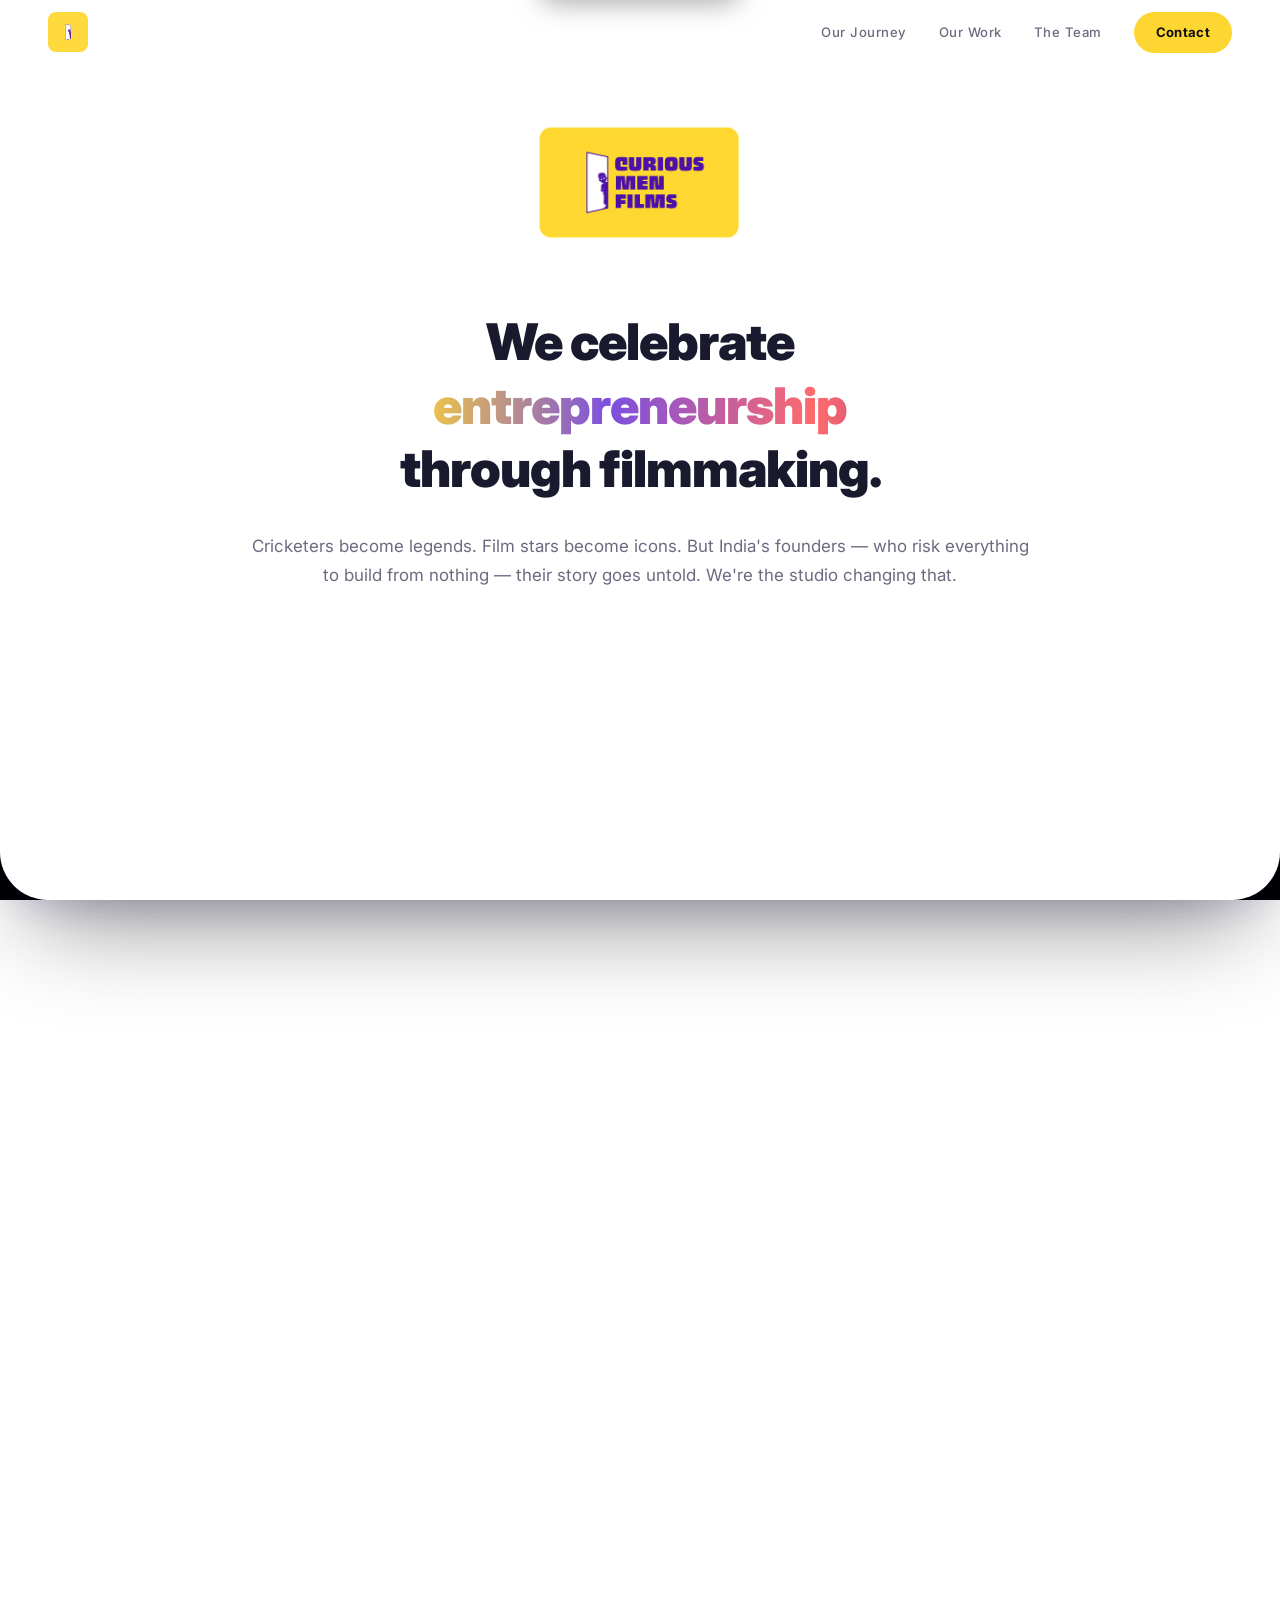
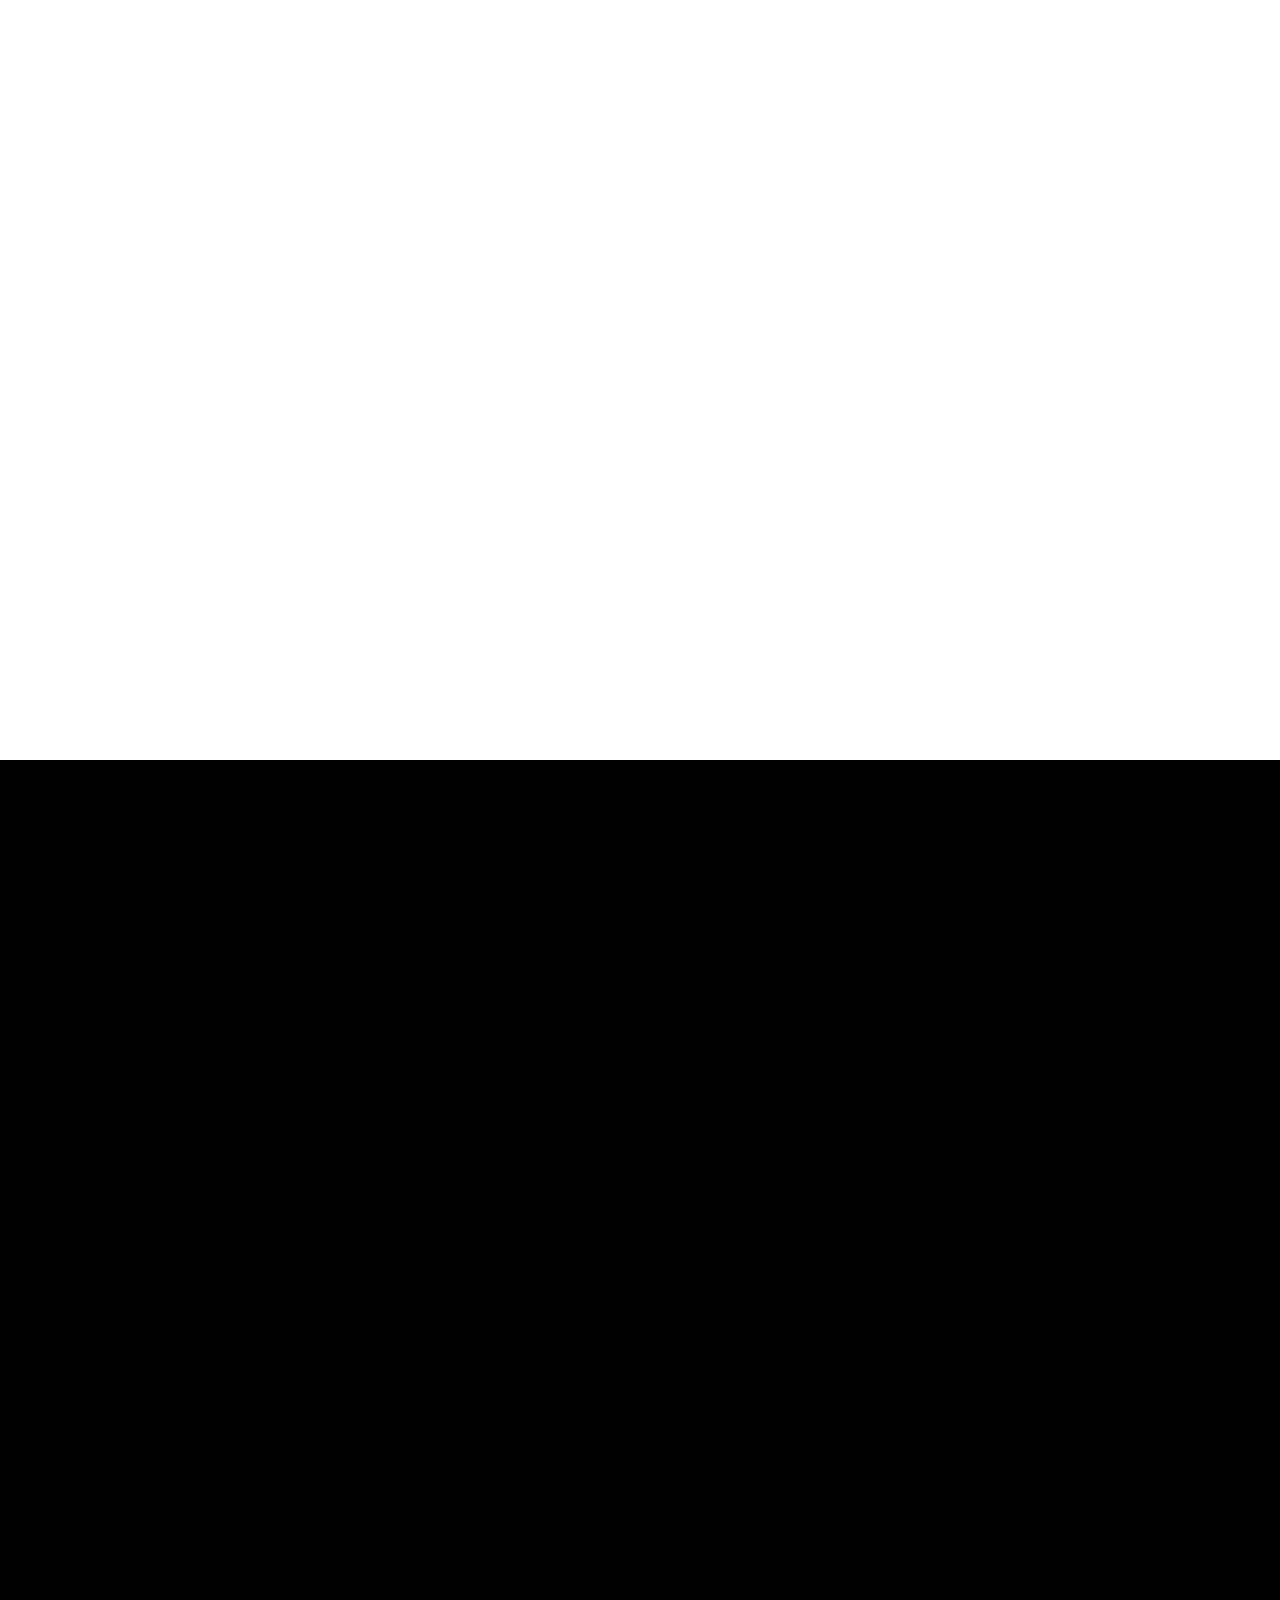
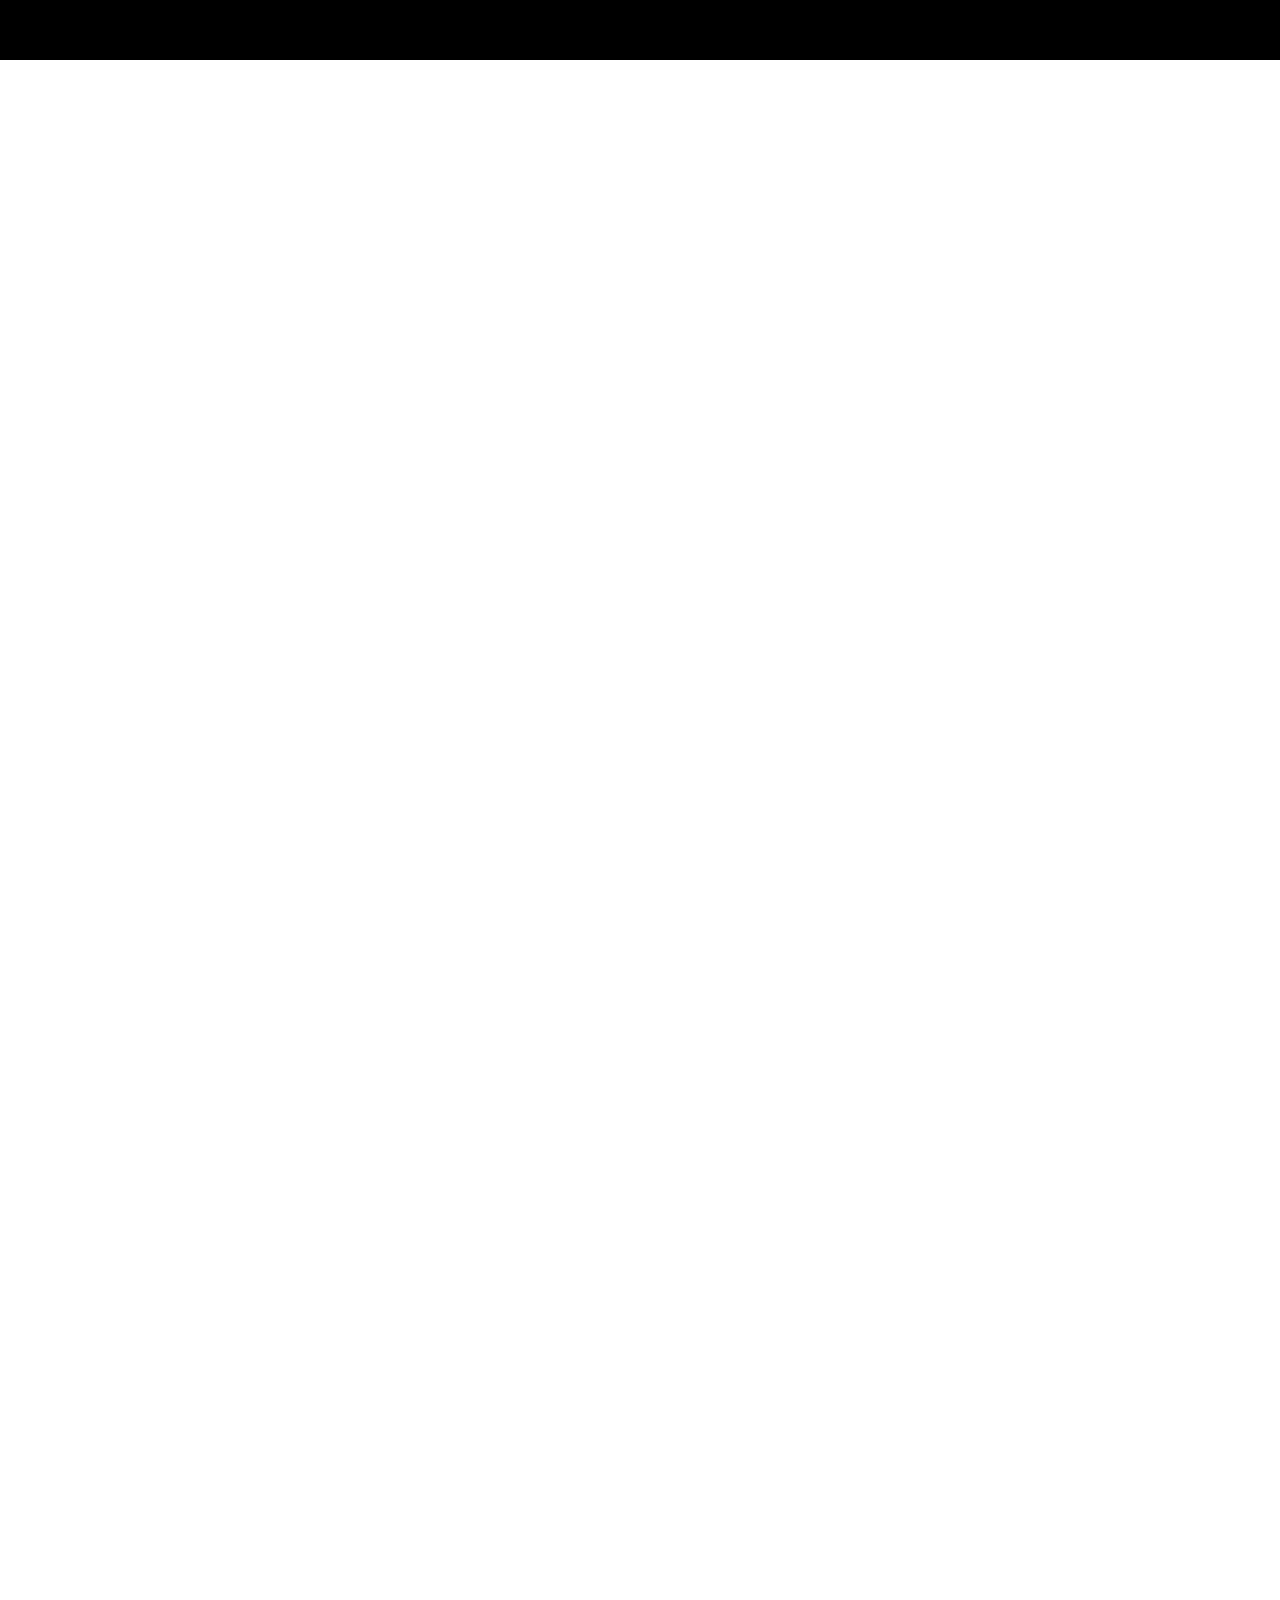
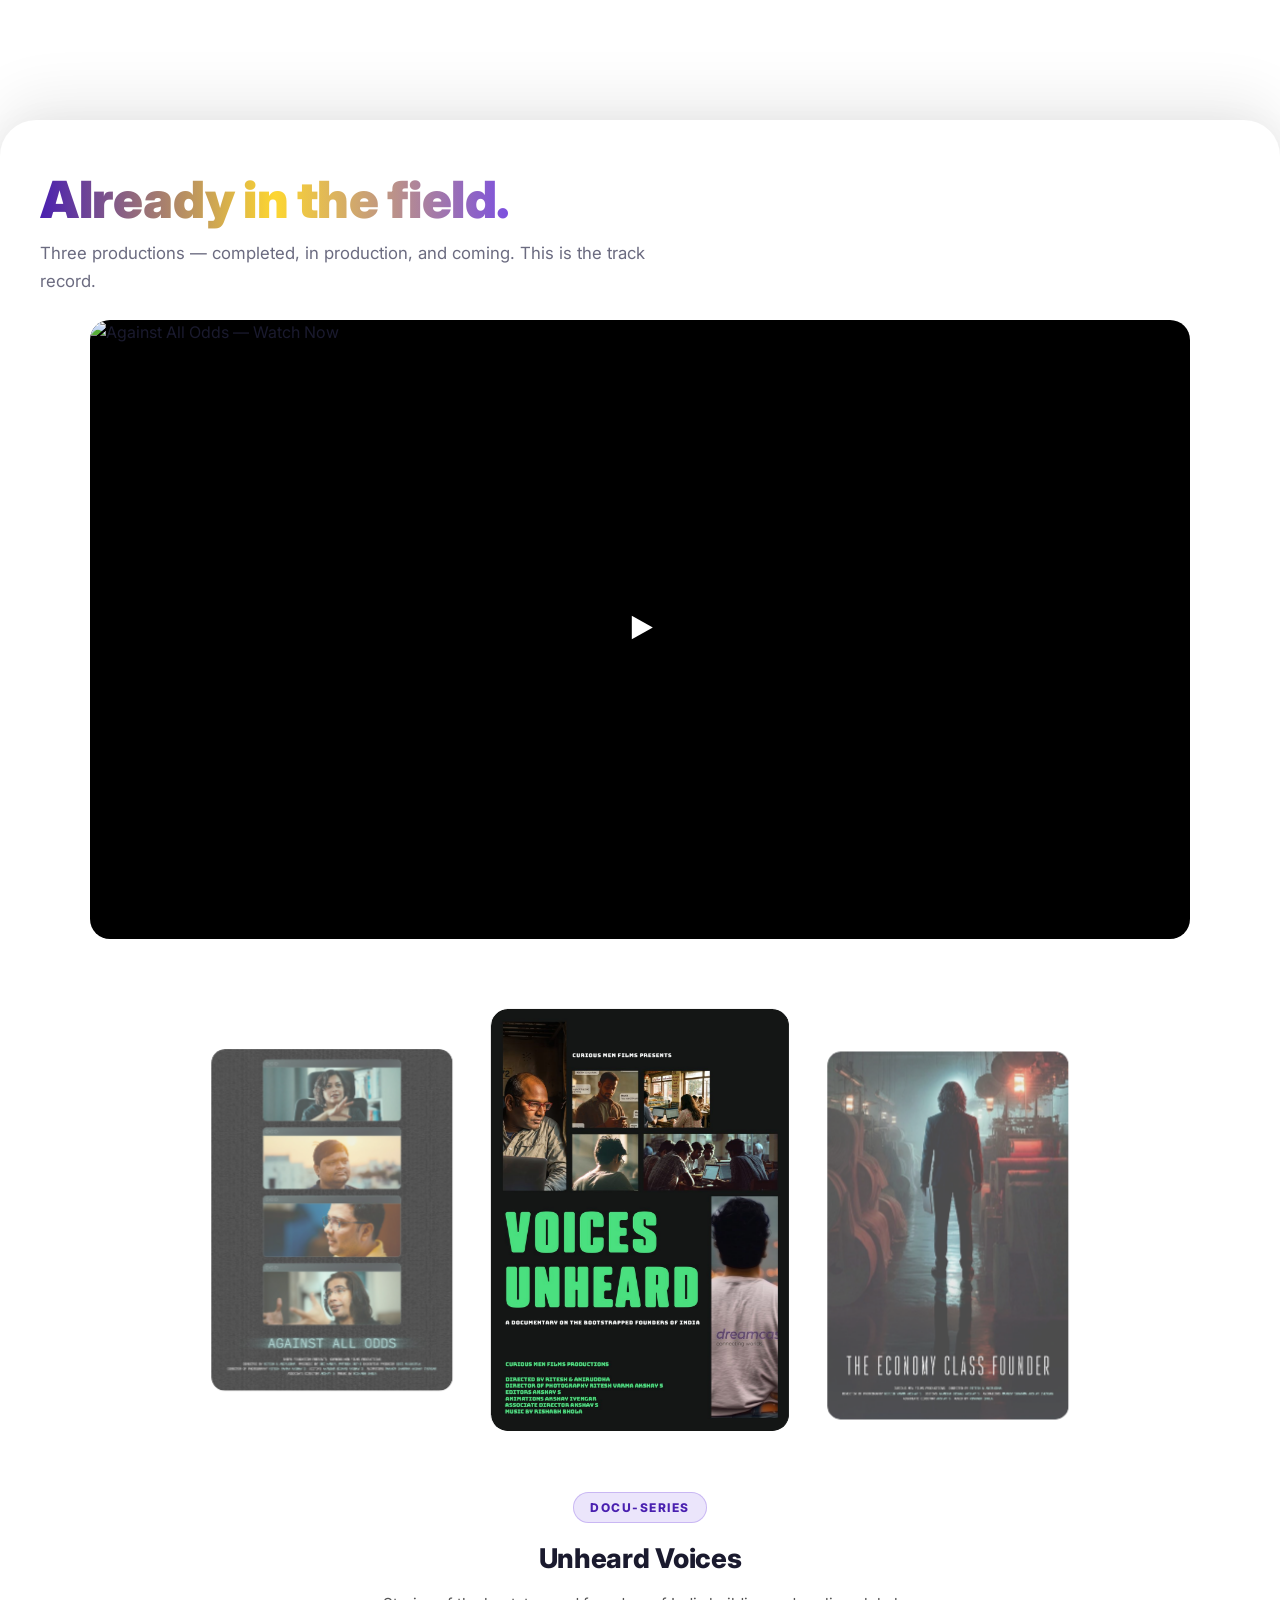
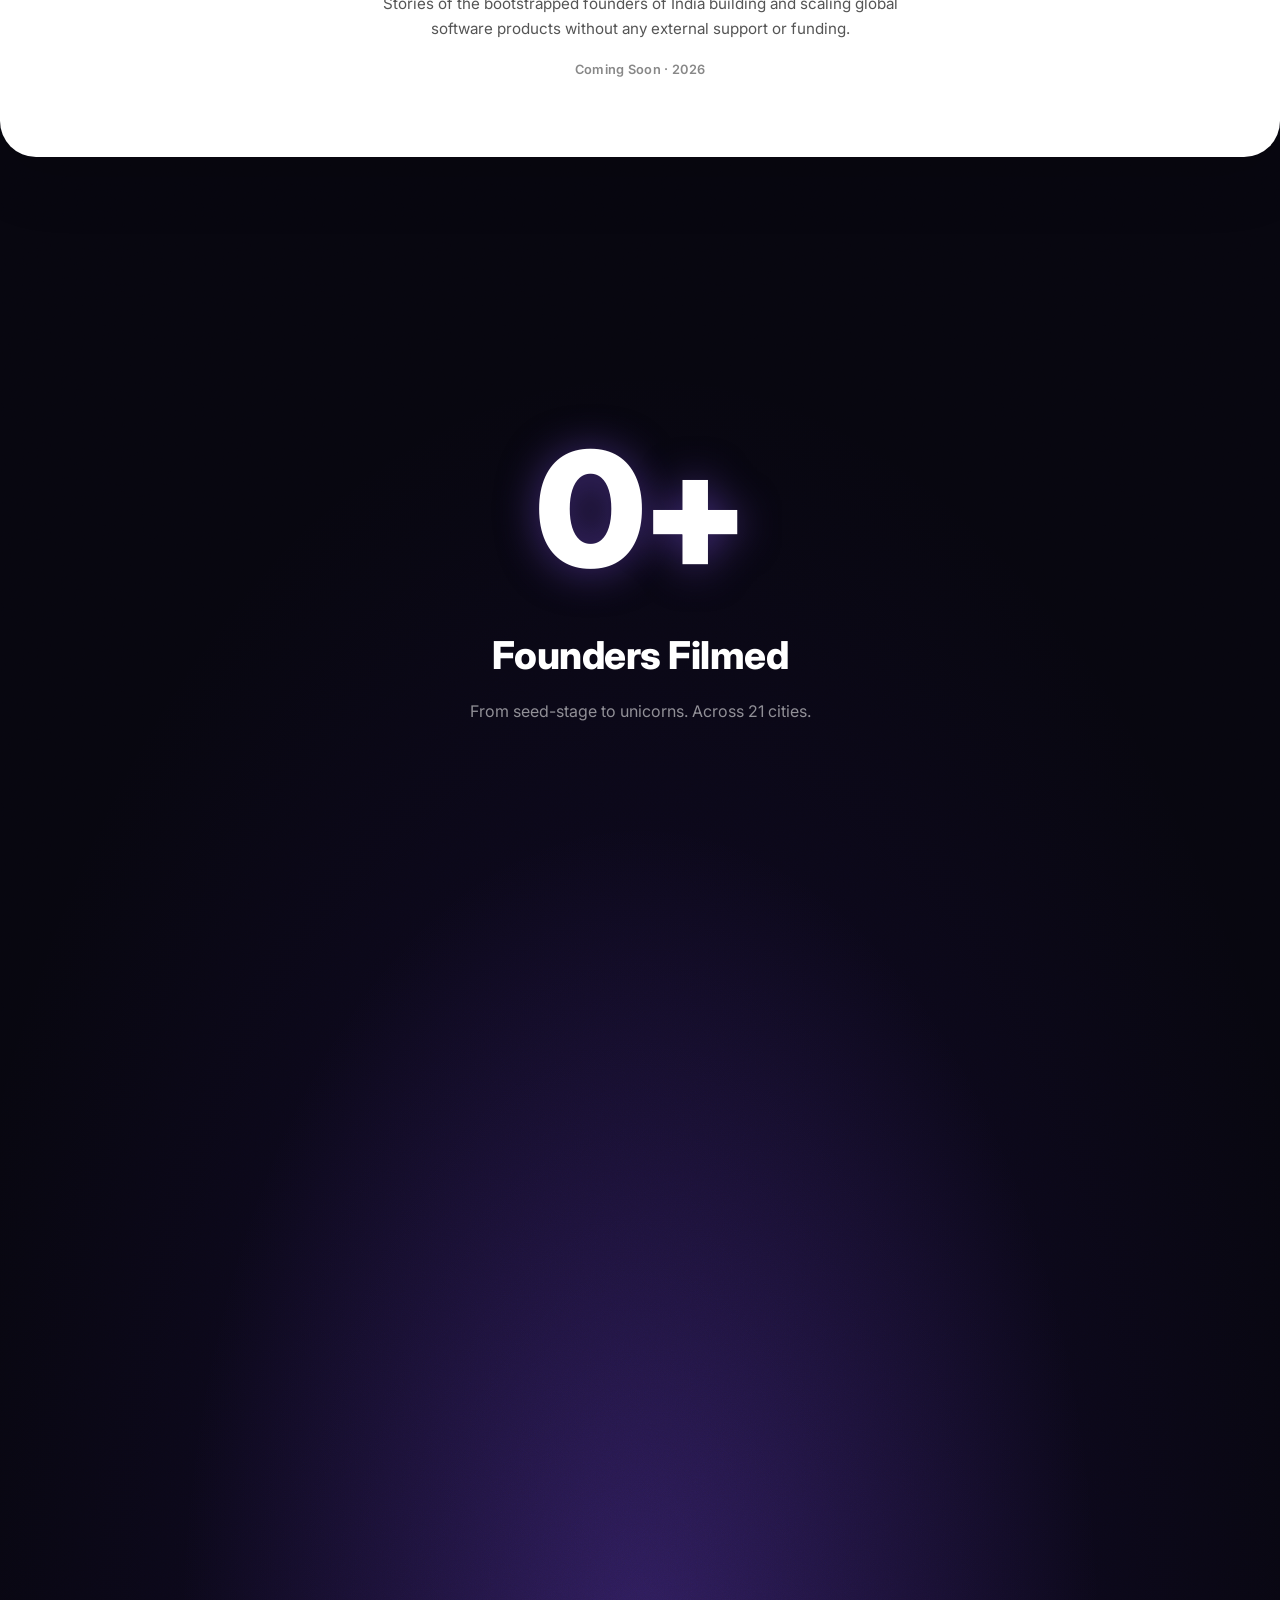
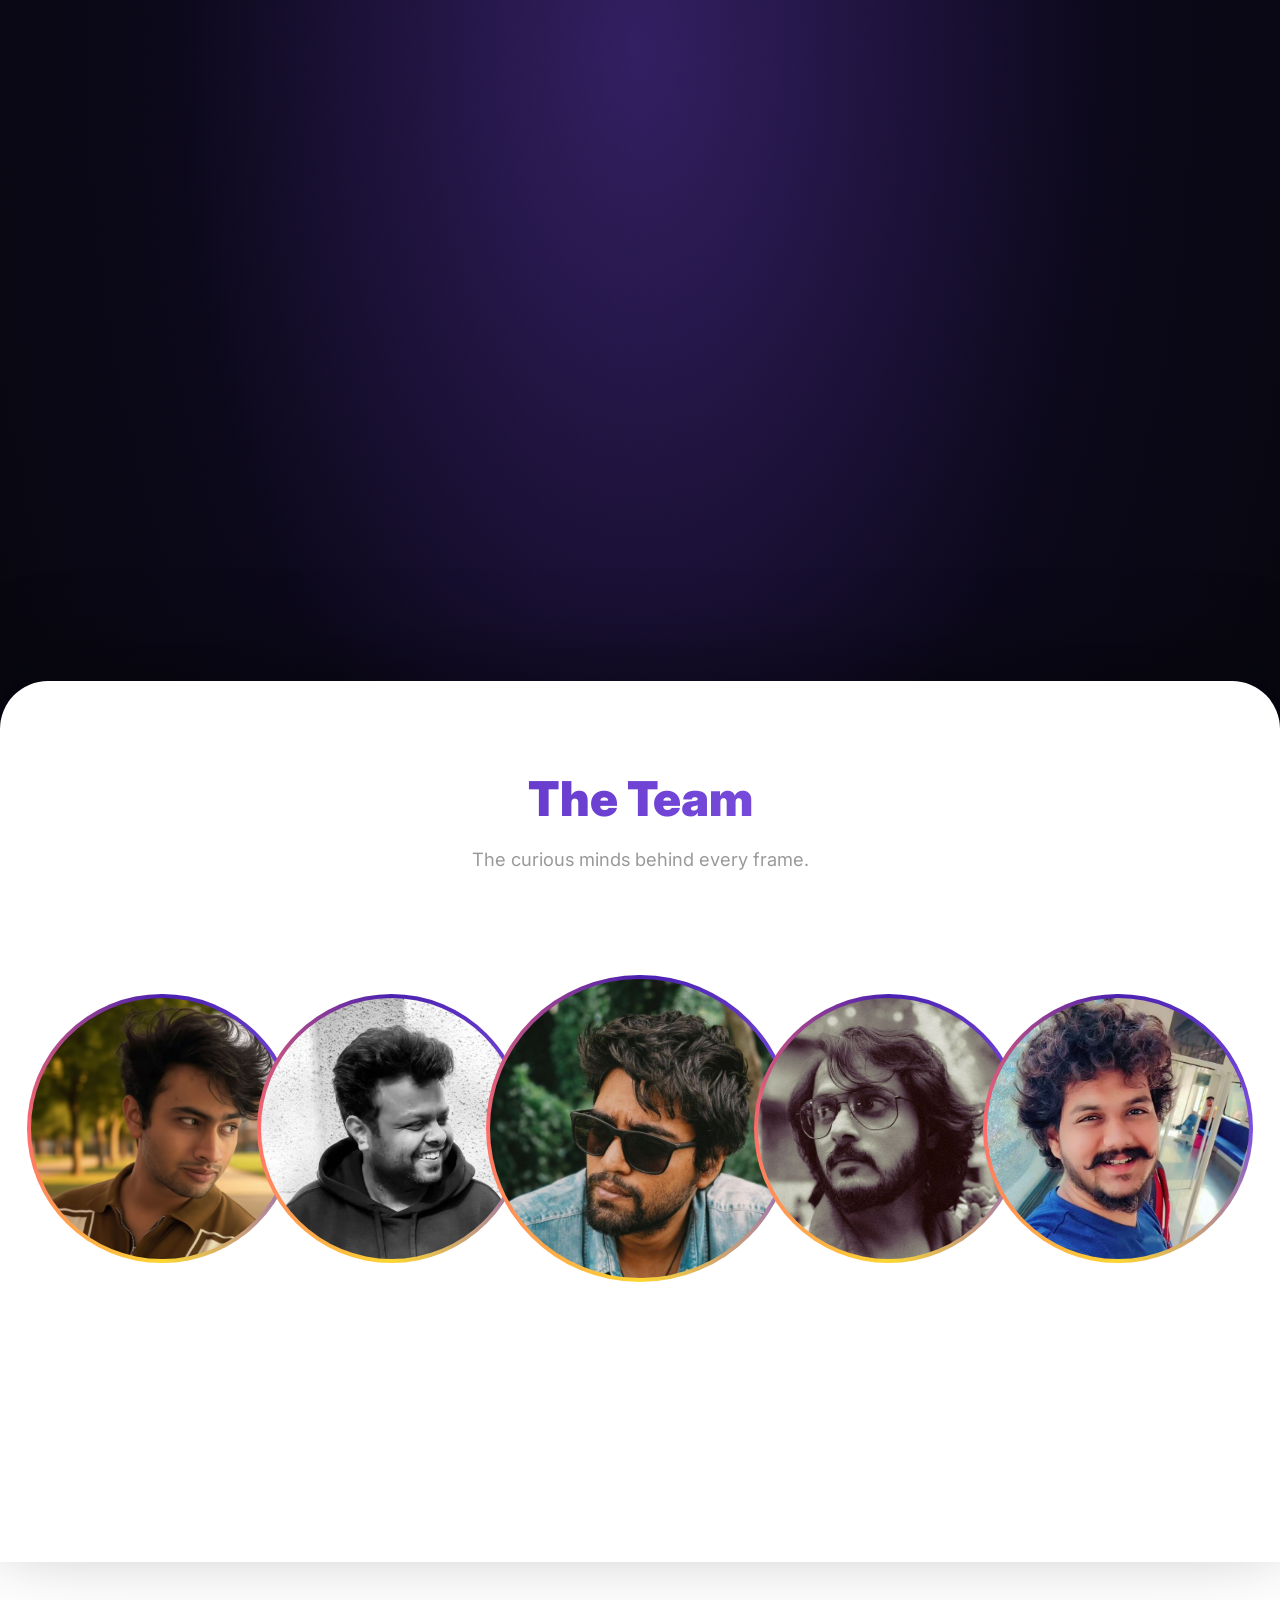
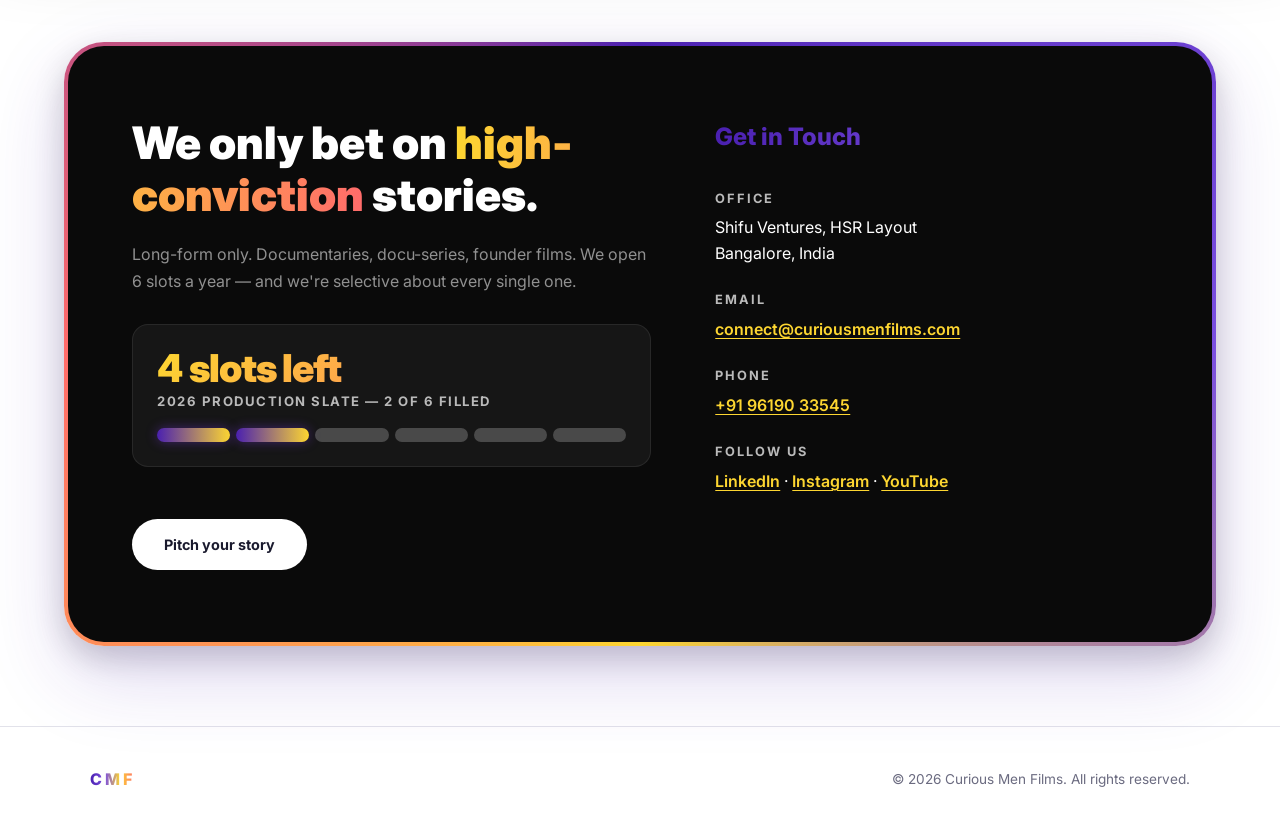
==== index.html @ f9042427 "Initial commit: production-ready CMF marketing site Static site for Curious Men Films — hero, journe" ====
<!DOCTYPE html>
<!--
  spellcheck="false" on <html> cascades to every descendant — without
  this, browsers (and extensions like Grammarly / LanguageTool) mark
  proper nouns and non-English words as misspellings. The site features
  Indian founder names, company brands, Hindi words, etc., which would
  all get red squiggly underlines otherwise.
  translate="no" keeps Google Translate from mangling the brand copy.
-->
<html lang="en" spellcheck="false" translate="no">
<head>
  <meta charset="UTF-8" />
  <meta name="viewport" content="width=device-width, initial-scale=1.0" />
  <meta name="theme-color" content="#0a0a0a" />
  <title>Curious Men Films — Stories of India's Builders</title>
  <meta name="description" content="Curious Men Films is an independent studio telling the untold stories of Indian founders building global software — documentaries, docu-series, and feature films." />
  <meta name="author" content="Curious Men Films" />
  <meta name="robots" content="index, follow" />
  <link rel="canonical" href="https://curiousmenfilms.com/" />

  <!-- Favicons -->
  <link rel="icon" type="image/x-icon" href="/favicon.ico" />
  <link rel="icon" type="image/png" sizes="32x32" href="/favicon-32.png" />
  <link rel="icon" type="image/png" sizes="192x192" href="/favicon-192.png" />
  <link rel="icon" type="image/png" sizes="512x512" href="/favicon-512.png" />
  <link rel="apple-touch-icon" sizes="180x180" href="/apple-touch-icon.png" />

  <!-- Open Graph (LinkedIn, Slack, iMessage, WhatsApp previews) -->
  <meta property="og:type" content="website" />
  <meta property="og:site_name" content="Curious Men Films" />
  <meta property="og:url" content="https://curiousmenfilms.com/" />
  <meta property="og:title" content="Curious Men Films — Stories of India's Builders" />
  <meta property="og:description" content="An independent studio telling the untold stories of Indian founders building global software." />
  <meta property="og:image" content="https://curiousmenfilms.com/assets/og-image.jpg" />
  <meta property="og:image:width" content="1200" />
  <meta property="og:image:height" content="630" />
  <meta property="og:image:alt" content="Curious Men Films — Stories of the builders shaping India's future." />

  <!-- Twitter Card -->
  <meta name="twitter:card" content="summary_large_image" />
  <meta name="twitter:title" content="Curious Men Films — Stories of India's Builders" />
  <meta name="twitter:description" content="An independent studio telling the untold stories of Indian founders building global software." />
  <meta name="twitter:image" content="https://curiousmenfilms.com/assets/og-image.jpg" />

  <!-- Swiper — carousel for Our Work section -->
  <link rel="stylesheet" href="https://cdn.jsdelivr.net/npm/swiper@11/swiper-bundle.min.css" />
  <link rel="stylesheet" href="style.css?v=282" />
  <link rel="preconnect" href="https://fonts.googleapis.com" />
  <link rel="preconnect" href="https://fonts.gstatic.com" crossorigin />
  <link href="https://fonts.googleapis.com/css2?family=Inter:wght@300;400;500;600;700;800;900&display=swap" rel="stylesheet" />

  <!-- JSON-LD structured data for rich search results -->
  <script type="application/ld+json">
  {
    "@context": "https://schema.org",
    "@type": "Organization",
    "name": "Curious Men Films",
    "url": "https://curiousmenfilms.com/",
    "logo": "https://curiousmenfilms.com/favicon-512.png",
    "description": "An independent studio telling the untold stories of Indian founders building global software.",
    "email": "connect@curiousmenfilms.com",
    "sameAs": []
  }
  </script>
</head>
<body>

  <!-- ===== SKIP-TO-CONTENT LINK (WCAG 2.4.1) =====
       Visually hidden until focused; lets keyboard users jump past the
       intro loader + navbar straight to the main content. -->
  <a href="#main" class="skip-to-content">Skip to main content</a>

  <!-- ===== ANIMATED BORDER ===== -->
  <div class="sw-border-top"><div class="sw-border-fill"></div></div>
  <div class="sw-border-right"><div class="sw-border-fill"></div></div>
  <div class="sw-border-bottom"><div class="sw-border-fill"></div></div>
  <div class="sw-border-left"><div class="sw-border-fill"></div></div>

  <!-- ===== INTRO LOADER ===== -->
  <div class="sw-loader" id="swLoader">
    <div class="sw-loader-content">
      <div class="sw-text-block" id="swTextBlock">
        <div class="sw-line-mask"><span class="sw-line">Hello, we are</span></div>
        <div class="sw-line-mask"><span class="sw-line sw-line-gradient" id="swGradientLine">Curious Men Films.</span></div>
      </div>
    </div>
  </div>

  <!-- ===== NAVBAR ===== -->
  <nav class="navbar" id="navbar">
    <div class="nav-inner">
      <a href="#hero" class="nav-logo">
        <img src="assets/cmflogo2.png" alt="CMF" class="nav-logo-img" />
      </a>
      <!-- Hamburger button (mobile only) -->
      <button class="nav-hamburger" id="navHamburger" aria-label="Open menu" aria-expanded="false">
        <span></span><span></span><span></span>
      </button>
      <div class="nav-links" id="navLinks">
        <a href="#about" class="nav-link">Our Journey</a>
        <a href="#our-work" class="nav-link">Our Work</a>
        <a href="#team" class="nav-link">The Team</a>
        <a href="#contact" class="nav-btn">Contact</a>
      </div>
    </div>
  </nav>

  <!-- ===== MAIN CONTENT (WCAG 1.3.1 landmark) ===== -->
  <main id="main">

  <!-- ===== HERO ===== -->
  <section class="hero" id="hero">
    <div class="hero-text-content">
      <div class="hero-logo">
        <img src="assets/cmflogo1.png" alt="Curious Men Films" class="hero-logo-img" />
      </div>
      <h1 class="hero-heading">
        <div class="hero-line-mask"><span class="hero-line">We celebrate</span></div>
        <div class="hero-line-mask"><span class="hero-line"><span class="hero-gradient-word" id="heroGradientWord">entrepreneurship</span></span></div>
        <div class="hero-line-mask"><span class="hero-line">through filmmaking.</span></div>
      </h1>
      <p class="hero-sub" id="heroSub">Cricketers become legends. Film stars become icons. But India's founders — who risk everything to build from nothing — their story goes untold. We're the studio changing that.</p>
    </div>
    <!-- Expanding video preview — merges into journey section -->
    <div class="hero-video-wrap" id="heroVideoWrap">
      <video src="assets/cmf_studio2.mp4" class="hero-video" muted loop autoplay playsinline aria-hidden="true"></video>
      <div class="hero-journey-overlay" id="heroJourneyOverlay">
        <img src="assets/ourjourney.png" alt="Our Journey" class="hero-journey-logo" />
      </div>
    </div>
    <div class="scroll-indicator" aria-hidden="true">
      <div class="scroll-dot"></div>
    </div>
  </section>

  <!-- ===== WE MAKE IT / WE TAKE IT =====
       Architecture:
       - .wmi-pin-wrap: 300vh tall, pulled up -100vh so it sits behind hero
       - .wmi-section: position:sticky inside wrap — pins for 200vh of scroll
       - The whole section (video + caption) stays ROCK-STILL while hero
         card lifts off, then the rounded-corner page scrolls up naturally. -->
  <div class="wmi-pin-wrap">
    <section class="wmi-section" id="what-we-do">
      <div class="wmi-video-card">
        <video
          class="wmi-video"
          src="assets/cmf_bts/bts_movie.mp4"
          autoplay
          muted
          loop
          playsinline
          preload="metadata"
          aria-hidden="true"
        ></video>
      </div>
      <div class="wmi-text-block">
        <h2 class="wmi-heading">
          <div class="wmi-line-mask"><span class="wmi-line wmi-line-1">We Make It</span></div>
          <div class="wmi-line-mask"><span class="wmi-line wmi-line-2 wmi-amp">&amp;</span></div>
          <div class="wmi-line-mask"><span class="wmi-line wmi-line-3">We Take It To The World.</span></div>
        </h2>
        <p class="wmi-sub">Two pillars. One mission. Nothing in between.</p>
      </div>

      <!-- Production + Distribution cards: hidden, stacked at center behind
           the video. Scroll-driven JS fades them in and splits them L/R once
           the video has lifted off and the text has shrunk up.
           NOTE: these contain real <h3> content ("Production", "Distribution")
           so they must NOT be aria-hidden — screen readers need the info. -->
      <div class="wmi-cards">
        <div class="wmi-card wmi-card-prod">
          <div class="wmi-card-header">
            <div class="wmi-card-icon">🎬</div>
            <h3 class="wmi-card-title">Production</h3>
          </div>
          <div class="wmi-card-body">
            <p>From concept to screen — we film documentaries, docu-series, and branded content that captures the entrepreneurial spirit of India.</p>
            <p>We've traveled across 21 cities, sat with 100+ founders, and built a production pipeline that turns raw stories into cinematic experiences.</p>
          </div>
        </div>
        <div class="wmi-card wmi-card-dist">
          <div class="wmi-card-header">
            <div class="wmi-card-icon">📡</div>
            <h3 class="wmi-card-title">Distribution</h3>
          </div>
          <div class="wmi-card-body">
            <p>We take these stories to the world — through streaming platforms, film festivals, and digital channels that reach the audiences who need to hear them.</p>
            <p>Our distribution network spans OTT platforms, YouTube, social media, and on-ground screenings to maximize impact and reach.</p>
          </div>
        </div>
      </div>
    </section>
  </div>

  <!-- ===== WHAT WE DO (legacy — hidden) ===== -->
  <section class="what-we-do-section" id="what-we-do-legacy" style="display:none">
    <div class="wwd-sticky" id="wwdSticky">
      <div class="wwd-top">
        <span class="wwd-label">WHAT WE DO</span>
        <h2 class="wwd-heading">We produce and distribute<br><span class="wwd-accent">stories that matter.</span></h2>
      </div>
      <div class="wwd-pill">
        <div class="wwd-col" id="wwdCardProd" data-side="left">
          <div class="wwd-col-header">
            <div class="wwd-col-icon">🎬</div>
            <h3 class="wwd-col-title">Production</h3>
          </div>
          <div class="wwd-col-body">
            <p>From concept to screen — we film documentaries, docu-series, and branded content that captures the entrepreneurial spirit of India.</p>
            <p>We've traveled across 21 cities, sat with 100+ founders, and built a production pipeline that turns raw stories into cinematic experiences.</p>
          </div>
        </div>
        <div class="wwd-col" id="wwdCardDist" data-side="right">
          <div class="wwd-col-header">
            <div class="wwd-col-icon">📡</div>
            <h3 class="wwd-col-title">Distribution</h3>
          </div>
          <div class="wwd-col-body">
            <p>We take these stories to the world — through streaming platforms, film festivals, and digital channels that reach the audiences who need to hear them.</p>
            <p>Our distribution network spans OTT platforms, YouTube, social media, and on-ground screenings to maximize impact and reach.</p>
          </div>
        </div>
      </div>
    </div>
  </section>

  <!-- ===== ABOUT / HISTORY — single sticky viewport ===== -->
  <div class="history-master" id="about-v1-hidden" style="display:none">
    <div class="history-master-sticky">

      <!-- Layer 1: transparent overlay — hero video shows through, then zooms to timeline -->
      <div class="history-intro-layer" id="historyIntroLayerV1Hidden"></div>

      <!-- Layer 2: Horizontal scroll (fades in, then scrolls) -->
      <div class="history-hscroll-layer" id="historyHscrollLayerV1Hidden">
          <div class="journey-bg-layers">
            <div class="journey-bg-glow"></div>
            <div class="journey-bg-grid"></div>
          </div>
          <!-- Title stays fixed while track scrolls -->
        <h2 class="tl-title heading-hover">Our Journey.</h2>
        <div class="history-hscroll-track" id="historyTrackV1Hidden">

          <!-- Timeline curved thread (generated by JS) -->
          <svg class="tl-thread-svg" id="tlThreadSvgV1Hidden" preserveAspectRatio="none" aria-hidden="true">
            <defs>
              <linearGradient id="tlGradientV1Hidden" x1="0%" y1="0%" x2="100%" y2="0%">
                <stop offset="0%" stop-color="#4A20B0" />
                <stop offset="50%" stop-color="#7B4FE0" />
                <stop offset="100%" stop-color="#F7C948" />
              </linearGradient>
            </defs>
            <path id="tlThreadBgV1Hidden" class="tl-thread-path-bg" fill="none" />
            <path id="tlThreadFillV1Hidden" class="tl-thread-path-fill" fill="none" />
            <circle id="tlThreadDotV1Hidden" r="5" fill="#4A20B0" opacity="0">
              <animate attributeName="opacity" values="0.6;1;0.6" dur="1.5s" repeatCount="indefinite" />
            </circle>
          </svg>

          <!-- Intro text column -->
          <div class="tl-col">
            <div class="tl-intro-block">
              <p class="tl-intro-text">When Curious Men Films set out to tell the stories of India's founders, they didn't know the journey would take them across 21 cities and into the lives of over 100 entrepreneurs.</p>
            </div>
          </div>

          <div class="tl-col">
            <div class="tl-piece" style="padding-top: 100px; --r: -4deg;">
              <div class="tl-img tl-float" style="animation-delay: 0s;"><img src="assets/journey1.jpg" alt="" /></div>
              <span class="tl-year">2016</span>
              <p>Ritesh and Aniruddha crossed paths in Mumbai during their internship at Sikhya Entertainment. A shared love for storytelling brought them together.</p>
            </div>
          </div>

          <div class="tl-col">
            <div class="tl-piece" style="padding-top: 30px; --r: -2deg;">
              <div class="tl-img tl-float" style="animation-delay: 1s;"><img src="assets/journey2.jpg" alt="" /></div>
              <span class="tl-year">2017</span>
              <p>They decided to stop waiting and start making. Curious Men Films was founded with one goal — tell stories that matter.</p>
            </div>
          </div>

          <div class="tl-col">
            <div class="tl-piece" style="padding-top: 70px; --r: 0deg;">
              <div class="tl-img tl-float" style="animation-delay: 2s;"><img src="assets/journey2018.jpg" alt="" /></div>
              <span class="tl-year">2018</span>
              <p>From music videos and short films to ads and corporate films — they worked with brands like Air India, Amul, Kingfisher, Practo & Aditya Birla.</p>
            </div>
          </div>

          <div class="tl-col">
            <div class="tl-piece" style="padding-top: 150px; --r: 4deg;">
              <div class="tl-img tl-float" style="animation-delay: 0.5s;"><img src="assets/journey4.JPG" alt="" /></div>
              <span class="tl-year">2022</span>
              <p>While shooting TechSparks in Bangalore, they met Prateek Sethi — and discovered Shifu Ventures and Shifu Foundation.</p>
            </div>
          </div>

          <div class="tl-col">
            <div class="tl-piece" style="padding-top: 30px; --r: -2deg;">
              <div class="tl-img tl-float" style="animation-delay: 1.5s;"><img src="assets/journey2024.JPG" alt="" /></div>
              <span class="tl-year">2024</span>
              <p>They hit the road and traveled across 21 cities, filming founders from the most unexpected corners of India.</p>
            </div>
          </div>

          <div class="tl-col">
            <div class="tl-piece" style="padding-top: 70px; --r: 4deg;">
              <div class="tl-img tl-float" style="animation-delay: 2.5s;"><img src="assets/journey2026.jpg" alt="" /></div>
              <span class="tl-year">2026</span>
              <p>The journey became a film. Against All Odds was completed in 2026 — and with it, a new niche was born.</p>
            </div>
          </div>

          <div style="flex: 0 0 100px;"></div>

        </div>
      </div>

    </div>
  </div>

  <!-- ===== ABOUT / HISTORY V2 — Experimental with map (hidden by default) ===== -->
  <!-- To enable: change style="display:none" to style="display:block" on the wrapper below, and add display:none to #about above -->
  <div class="history-master history-master-v2" id="about">
    <div class="history-master-sticky">

      <!-- Layer 1: CMF Studio video background — zooms toward the monitor screen. -->
      <div class="history-intro-layer" id="historyIntroLayer">
        <video class="history-intro-video" src="assets/cmf_studio2.mp4" muted loop autoplay playsinline preload="metadata" aria-hidden="true"></video>
        <div class="intro-screen-text" id="introScreenText">
          <img src="assets/our_joruney_image.png" alt="Our Journey" class="intro-screen-img" />
        </div>
      </div>

      <!-- Layer 2: Horizontal scroll (fades in, then scrolls) -->
      <div class="history-hscroll-layer" id="historyHscrollLayer">
          <div class="journey-bg-layers">
            <div class="journey-bg-glow"></div>
            <div class="journey-bg-grid"></div>
          </div>

          <!-- Title stays fixed while track scrolls -->
        <h2 class="tl-title heading-hover">Our Journey.</h2>
        <div class="history-hscroll-track" id="historyTrack">

          <!-- Timeline curved thread (generated by JS) -->
          <svg class="tl-thread-svg" id="tlThreadSvg" preserveAspectRatio="none" aria-hidden="true">
            <defs>
              <linearGradient id="tlGradient" x1="0%" y1="0%" x2="100%" y2="0%">
                <stop offset="0%" stop-color="#4A20B0" />
                <stop offset="50%" stop-color="#7B4FE0" />
                <stop offset="100%" stop-color="#F7C948" />
              </linearGradient>
            </defs>
            <path id="tlThreadBg" class="tl-thread-path-bg" fill="none" />
            <path id="tlThreadFill" class="tl-thread-path-fill" fill="none" />
            <circle id="tlThreadDot" r="5" fill="#4A20B0" opacity="0">
              <animate attributeName="opacity" values="0.6;1;0.6" dur="1.5s" repeatCount="indefinite" />
            </circle>
          </svg>

          <!-- Intro text column -->
          <div class="tl-col">
            <div class="tl-intro-block">
              <p class="tl-intro-text">When Curious Men Films set out to tell the stories of India's founders, they didn't know the journey would take them across 21 cities and into the lives of over 100 entrepreneurs.</p>
            </div>
          </div>

          <div class="tl-col">
            <div class="tl-piece" data-city="mumbai" style="margin-top: 100px; --r: -4deg;">
              <div class="tl-img tl-float" style="animation-delay: 0s;"><img src="assets/journey1.jpg" alt="" /></div>
              <span class="tl-year">2016</span>
              <p>Ritesh and Aniruddha crossed paths in Mumbai during their internship at Sikhya Entertainment. A shared love for storytelling brought them together.</p>
            </div>
          </div>

          <div class="tl-col">
            <div class="tl-piece" data-city="mumbai" style="margin-top: 30px; --r: -2deg;">
              <div class="tl-img tl-float" style="animation-delay: 1s;"><img src="assets/journey2.jpg" alt="" /></div>
              <span class="tl-year">2017</span>
              <p>They decided to stop waiting and start making. Curious Men Films was founded with one goal — tell stories that matter.</p>
            </div>
          </div>

          <div class="tl-col">
            <div class="tl-piece" data-city="mumbai" style="margin-top: 70px; --r: 0deg;">
              <div class="tl-img tl-float" style="animation-delay: 2s;"><img src="assets/journey2018.jpg" alt="" /></div>
              <span class="tl-year">2018</span>
              <p>From music videos and short films to ads and corporate films — they worked with brands like Air India, Amul, Kingfisher, Practo & Aditya Birla.</p>
            </div>
          </div>

          <div class="tl-col">
            <div class="tl-piece" data-city="bangalore" style="margin-top: 150px; --r: 4deg;">
              <div class="tl-img tl-float" style="animation-delay: 0.5s;"><img src="assets/journey4.JPG" alt="" /></div>
              <span class="tl-year">2022</span>
              <p>While shooting TechSparks in Bangalore, they met Prateek Sethi — and discovered Shifu Ventures and Shifu Foundation.</p>
            </div>
          </div>

          <div class="tl-col">
            <div class="tl-piece" data-city="india" style="margin-top: 30px; --r: -2deg;">
              <div class="tl-img tl-float" style="animation-delay: 1.5s;"><img src="assets/journey2024.JPG" alt="" /></div>
              <span class="tl-year">2024</span>
              <p>They hit the road and traveled across 21 cities, filming founders from the most unexpected corners of India.</p>
            </div>
          </div>

          <div class="tl-col">
            <div class="tl-piece" data-city="india" style="margin-top: 70px; --r: 4deg;">
              <div class="tl-img tl-float" style="animation-delay: 2.5s;"><img src="assets/journey2026.jpg" alt="" /></div>
              <span class="tl-year">2026</span>
              <p>The journey became a film. Against All Odds was completed in 2026 — and with it, a new niche was born.</p>
            </div>
          </div>

          <div style="flex: 0 0 calc(50vw - 320px);"></div>

        </div>

        <!-- Skip button (mobile only, floating) -->
        <button class="tl-skip-btn" onclick="document.querySelector('#our-work').scrollIntoView({behavior:'smooth'})" aria-label="Skip to Our Work">&darr;</button>
      </div>

    </div>
  </div>

  <!-- ===== OUR WORK ===== -->
  <section class="section our-work" id="our-work">
    <div class="ow-inner">
      <h2 class="ow-heading fade-in"><span class="ow-heading-accent">Already in the field.</span></h2>
      <p class="ow-sub fade-in">Three productions — completed, in production, and coming. This is the track record.</p>

      <!-- Featured video — Against All Odds -->
      <div class="ow-featured-video fade-in" id="owFeaturedVideo">
        <img src="https://img.youtube.com/vi/IUJFyV2JA6M/maxresdefault.jpg" alt="Against All Odds — Watch Now" class="ow-video-thumb" />
        <button class="ow-video-play" id="owVideoPlay" aria-label="Play Against All Odds">
          <svg viewBox="0 0 68 48" width="68" height="48"><path d="M66.5 7.7c-.8-2.9-3-5.1-5.9-5.9C55.3.1 34 0 34 0S12.7.1 7.4 1.8c-2.9.8-5.1 3-5.9 5.9C0 13 0 24 0 24s0 11 1.5 16.3c.8 2.9 3 5.1 5.9 5.9C12.7 48 34 48 34 48s21.3 0 26.6-1.8c2.9-.8 5.1-3 5.9-5.9C68 35 68 24 68 24s0-11-1.5-16.3z" fill="rgba(0,0,0,0.7)"/><path d="M45 24L27 14v20" fill="#fff"/></svg>
        </button>
      </div>

      <!-- Carousel — three poster cards -->
      <div class="ow-carousel-wrap fade-in">
        <div class="swiper ow-swiper">
          <div class="swiper-wrapper">

            <!-- Slide 1: Against All Odds -->
            <div class="swiper-slide ow-slide"
                 data-tag="Documentary"
                 data-title="Against All Odds"
                 data-desc="A film on people building software from the most unexpected parts of the country."
                 data-status="Releasing &middot; 2026"
                 data-cta-text="Watch on YouTube"
                 data-cta-href="https://www.youtube.com/watch?v=IUJFyV2JA6M">
              <img src="assets/posters/AgainstAllOdds.jpg" alt="Against All Odds" />
            </div>

            <!-- Slide 2: Unheard Voices -->
            <div class="swiper-slide ow-slide"
                 data-tag="Docu-Series"
                 data-title="Unheard Voices"
                 data-desc="Stories of the bootstrapped founders of India building and scaling global software products without any external support or funding."
                 data-status="Coming Soon &middot; 2026"
                 data-cta-text=""
                 data-cta-href="">
              <img src="assets/posters/Bootstrapped.jpg" alt="Unheard Voices" />
            </div>

            <!-- Slide 3: The Economy Class Founder -->
            <div class="swiper-slide ow-slide"
                 data-tag="Feature Film"
                 data-title="The Economy Class Founder"
                 data-desc="The story of Manasij Ganguly, the founder of Zapscale — adapted into a cinematic screenplay for a full length feature film."
                 data-status="In Production &middot; 2026"
                 data-cta-text=""
                 data-cta-href="">
              <img src="assets/posters/tecf.jpg" alt="The Economy Class Founder" />
            </div>

            <!-- Duplicates for seamless loop (Swiper needs 2×slidesPerView) -->
            <div class="swiper-slide ow-slide" data-tag="Documentary" data-title="Against All Odds" data-desc="A film on people building software from the most unexpected parts of the country." data-status="Releasing &middot; 2026" data-cta-text="Watch on YouTube" data-cta-href="https://www.youtube.com/watch?v=IUJFyV2JA6M">
              <img src="assets/posters/AgainstAllOdds.jpg" alt="Against All Odds" />
            </div>
            <div class="swiper-slide ow-slide" data-tag="Docu-Series" data-title="Unheard Voices" data-desc="Stories of the bootstrapped founders of India building and scaling global software products without any external support or funding." data-status="Coming Soon &middot; 2026" data-cta-text="" data-cta-href="">
              <img src="assets/posters/Bootstrapped.jpg" alt="Unheard Voices" />
            </div>
            <div class="swiper-slide ow-slide" data-tag="Feature Film" data-title="The Economy Class Founder" data-desc="The story of Manasij Ganguly, the founder of Zapscale — adapted into a cinematic screenplay for a full length feature film." data-status="In Production &middot; 2026" data-cta-text="" data-cta-href="">
              <img src="assets/posters/tecf.jpg" alt="The Economy Class Founder" />
            </div>

          </div>
          <!-- Pagination dots -->
          <div class="swiper-pagination ow-pagination"></div>
        </div>

        <!-- Info panel — updates to show the active (center) slide's details -->
        <div class="ow-slide-info" id="owSlideInfo">
          <span class="ow-slide-tag" id="owSlideTag">Documentary</span>
          <h3 class="ow-slide-title" id="owSlideTitle">Against All Odds</h3>
          <p class="ow-slide-desc" id="owSlideDesc">A film on people building software from the most unexpected parts of the country.</p>
          <div class="ow-slide-bottom">
            <span class="ow-slide-status" id="owSlideStatus">Releasing &middot; 2026</span>
          </div>
        </div>
      </div>
    </div>
  </section>

  <!-- ===== FOUNDERS — Scroll scatter (dark) ===== -->
  <section class="founders-scatter" id="founders">

    <div class="fs-bg-glow"></div>
    <div class="fs-bg-noise"></div>

    <div class="founders-scatter-sticky">

      <!-- Hero text stays centered -->
      <div class="fs-hero-text">
        <span class="fs-hero-number" id="fsCounter">0+</span>
        <span class="fs-hero-title">Founders Filmed</span>
        <p class="fs-hero-sub">From seed-stage to unicorns. Across 21 cities.</p>
      </div>

      <!-- 21 real founder cards — radial scatter on scroll.
           Indexes must match `scatterData` in script.js exactly:
             0..3   → INNER ring (4 cards: NW, NE, SW, SE — closest to heading)
             4..11  → MIDDLE ring (8 compass points around heading)
             12..20 → OUTER ring (9 cards on the far perimeter)

           High-recognition founders (Dheeraj/Khadim/Yamini/Karan) live in
           the inner ring for visual emphasis.

           Each card is an <a> so the whole card is clickable → opens the
           founder's LinkedIn search in a new tab. The default state shows
           a compact pill (avatar + name + company). On hover the card
           expands vertically to reveal the role and a "View profile →"
           cue, and an animated gradient border spins around the edge. -->

      <div class="fs-cards-scroll-wrap">
      <!-- ---- Inner ring (4) ---- -->
      <a class="fs-card" href="https://www.linkedin.com/search/results/people/?keywords=Dheeraj%20Pandey%20DevRev" target="_blank" rel="noopener" aria-label="Dheeraj Pandey, Co-Founder & CEO of DevRev"><div class="fs-avatar"><img src="assets/Founder Photos/dheeraj-pandey-devrev.jpeg" alt=""/></div><div class="fs-card-text"><span class="fs-card-name">Dheeraj Pandey</span><small class="fs-card-co">DevRev</small><em class="fs-card-role">Co-Founder &amp; CEO</em><span class="fs-card-arrow">View profile →</span></div></a>
      <a class="fs-card" href="https://www.linkedin.com/search/results/people/?keywords=Khadim%20Batti%20Whatfix" target="_blank" rel="noopener" aria-label="Khadim Batti, Co-Founder & CEO of Whatfix"><div class="fs-avatar"><img src="assets/Founder Photos/khadim-batti-whatfix.jpeg" alt=""/></div><div class="fs-card-text"><span class="fs-card-name">Khadim Batti</span><small class="fs-card-co">Whatfix</small><em class="fs-card-role">Co-Founder &amp; CEO</em><span class="fs-card-arrow">View profile →</span></div></a>
      <a class="fs-card" href="https://www.linkedin.com/search/results/people/?keywords=Yamini%20Bhat%20Vymo" target="_blank" rel="noopener" aria-label="Yamini Bhat, Co-Founder & CEO of Vymo"><div class="fs-avatar"><img src="assets/Founder Photos/yamini-bhat-vymo.jpeg" alt=""/></div><div class="fs-card-text"><span class="fs-card-name">Yamini Bhat</span><small class="fs-card-co">Vymo</small><em class="fs-card-role">Co-Founder &amp; CEO</em><span class="fs-card-arrow">View profile →</span></div></a>
      <a class="fs-card" href="https://www.linkedin.com/search/results/people/?keywords=Karan%20Virwani%20WeWork%20India" target="_blank" rel="noopener" aria-label="Karan Virwani, CEO of WeWork India"><div class="fs-avatar"><img src="assets/Founder Photos/karan-virwani-wework.jpeg" alt=""/></div><div class="fs-card-text"><span class="fs-card-name">Karan Virwani</span><small class="fs-card-co">WeWork India</small><em class="fs-card-role">CEO</em><span class="fs-card-arrow">View profile →</span></div></a>

      <!-- ---- Middle ring (8) ---- -->
      <a class="fs-card" href="https://www.linkedin.com/search/results/people/?keywords=Shradha%20Sharma%20YourStory" target="_blank" rel="noopener" aria-label="Shradha Sharma, Founder & CEO of YourStory"><div class="fs-avatar"><img src="assets/Founder Photos/shradha-sharma-yourstory.jpeg" alt=""/></div><div class="fs-card-text"><span class="fs-card-name">Shradha Sharma</span><small class="fs-card-co">YourStory</small><em class="fs-card-role">Founder &amp; CEO</em><span class="fs-card-arrow">View profile →</span></div></a>
      <a class="fs-card" href="https://www.linkedin.com/search/results/people/?keywords=Saravana%20Kumar%20Kovai" target="_blank" rel="noopener" aria-label="Saravana Kumar, Founder & CEO of Kovai.co"><div class="fs-avatar"><img src="assets/Founder Photos/sarvana-kumar-kovai.jpeg" alt=""/></div><div class="fs-card-text"><span class="fs-card-name">Saravana Kumar</span><small class="fs-card-co">Kovai.co</small><em class="fs-card-role">Founder &amp; CEO</em><span class="fs-card-arrow">View profile →</span></div></a>
      <a class="fs-card" href="https://www.linkedin.com/search/results/people/?keywords=Sunil%20Patro%20SignEasy" target="_blank" rel="noopener" aria-label="Sunil Patro, Founder & CEO of SignEasy"><div class="fs-avatar"><img src="assets/Founder Photos/sunil-patro-signeasy.jpeg" alt=""/></div><div class="fs-card-text"><span class="fs-card-name">Sunil Patro</span><small class="fs-card-co">SignEasy</small><em class="fs-card-role">Founder &amp; CEO</em><span class="fs-card-arrow">View profile →</span></div></a>
      <a class="fs-card" href="https://www.linkedin.com/search/results/people/?keywords=Manoj%20Agarwal%20DevRev" target="_blank" rel="noopener" aria-label="Manoj Agarwal, Co-Founder of DevRev"><div class="fs-avatar"><img src="assets/Founder Photos/manoj-agarwal-devrev.jpeg" alt=""/></div><div class="fs-card-text"><span class="fs-card-name">Manoj Agarwal</span><small class="fs-card-co">DevRev</small><em class="fs-card-role">Co-Founder</em><span class="fs-card-arrow">View profile →</span></div></a>
      <a class="fs-card" href="https://www.linkedin.com/search/results/people/?keywords=Manasij%20Ganguli%20ZapScale" target="_blank" rel="noopener" aria-label="Manasij Ganguli, Co-Founder & CEO of ZapScale"><div class="fs-avatar"><img src="assets/Founder Photos/manasij-ganguli-zapscale.jpeg" alt=""/></div><div class="fs-card-text"><span class="fs-card-name">Manasij Ganguli</span><small class="fs-card-co">ZapScale</small><em class="fs-card-role">Co-Founder &amp; CEO</em><span class="fs-card-arrow">View profile →</span></div></a>
      <a class="fs-card" href="https://www.linkedin.com/search/results/people/?keywords=Louis%20Pereira%20AudioPen" target="_blank" rel="noopener" aria-label="Louis Pereira, Founder of AudioPen"><div class="fs-avatar"><img src="assets/Founder Photos/louis-peirera-audio-pen.jpeg" alt=""/></div><div class="fs-card-text"><span class="fs-card-name">Louis Pereira</span><small class="fs-card-co">AudioPen</small><em class="fs-card-role">Founder</em><span class="fs-card-arrow">View profile →</span></div></a>
      <a class="fs-card" href="https://www.linkedin.com/search/results/people/?keywords=Bhanu%20Teja%20SiteGPT" target="_blank" rel="noopener" aria-label="Bhanu Teja, Founder of SiteGPT"><div class="fs-avatar"><img src="assets/Founder Photos/bhanu-teja-sitegpt.jpeg" alt=""/></div><div class="fs-card-text"><span class="fs-card-name">Bhanu Teja</span><small class="fs-card-co">SiteGPT</small><em class="fs-card-role">Founder</em><span class="fs-card-arrow">View profile →</span></div></a>
      <a class="fs-card" href="https://www.linkedin.com/search/results/people/?keywords=Gaurav%20Sharma%20SaaS%20Labs" target="_blank" rel="noopener" aria-label="Gaurav Sharma, Founder & CEO of SaaS Labs"><div class="fs-avatar"><img src="assets/Founder Photos/gaurav-sharma-saaslabs.avif" alt=""/></div><div class="fs-card-text"><span class="fs-card-name">Gaurav Sharma</span><small class="fs-card-co">SaaS Labs</small><em class="fs-card-role">Founder &amp; CEO</em><span class="fs-card-arrow">View profile →</span></div></a>

      <!-- ---- Outer ring (9) ---- -->
      <a class="fs-card" href="https://www.linkedin.com/search/results/people/?keywords=Siddharth%20Shah%20Dreamcast" target="_blank" rel="noopener" aria-label="Siddharth Shah, Founder & CEO of Dreamcast"><div class="fs-avatar"><img src="assets/Founder Photos/siddharth-shah-dreamcast.jpeg" alt=""/></div><div class="fs-card-text"><span class="fs-card-name">Siddharth Shah</span><small class="fs-card-co">Dreamcast</small><em class="fs-card-role">Founder &amp; CEO</em><span class="fs-card-arrow">View profile →</span></div></a>
      <a class="fs-card" href="https://www.linkedin.com/search/results/people/?keywords=Paramdeep%20Singh%20FieldAssist" target="_blank" rel="noopener" aria-label="Paramdeep Singh, Co-Founder & CEO of FieldAssist"><div class="fs-avatar"><img src="assets/Founder Photos/paramdeep-singh-field-assist.jpeg" alt=""/></div><div class="fs-card-text"><span class="fs-card-name">Paramdeep Singh</span><small class="fs-card-co">FieldAssist</small><em class="fs-card-role">Co-Founder &amp; CEO</em><span class="fs-card-arrow">View profile →</span></div></a>
      <a class="fs-card" href="https://www.linkedin.com/search/results/people/?keywords=Atoba%20Longkumer%20Tabernacle" target="_blank" rel="noopener" aria-label="Atoba Longkumer, Founder of Tabernacle"><div class="fs-avatar"><img src="assets/Founder Photos/atoba-longkumer-tabernacle.jpeg" alt=""/></div><div class="fs-card-text"><span class="fs-card-name">Atoba Longkumer</span><small class="fs-card-co">Tabernacle</small><em class="fs-card-role">Founder</em><span class="fs-card-arrow">View profile →</span></div></a>
      <a class="fs-card" href="https://www.linkedin.com/search/results/people/?keywords=Neeraj%20Singal%20TagBox" target="_blank" rel="noopener" aria-label="Neeraj Singal, Co-Founder of TagBox"><div class="fs-avatar"><img src="assets/Founder Photos/neeraj-singal-tagbox.jpeg" alt=""/></div><div class="fs-card-text"><span class="fs-card-name">Neeraj Singal</span><small class="fs-card-co">TagBox</small><em class="fs-card-role">Co-Founder</em><span class="fs-card-arrow">View profile →</span></div></a>
      <a class="fs-card" href="https://www.linkedin.com/search/results/people/?keywords=Nimish%20Singh%20Appointy" target="_blank" rel="noopener" aria-label="Nimish Singh, Founder & CEO of Appointy"><div class="fs-avatar"><img src="assets/Founder Photos/nimish-singh-appointy.jpeg" alt=""/></div><div class="fs-card-text"><span class="fs-card-name">Nimish Singh</span><small class="fs-card-co">Appointy</small><em class="fs-card-role">Founder &amp; CEO</em><span class="fs-card-arrow">View profile →</span></div></a>
      <a class="fs-card" href="https://www.linkedin.com/search/results/people/?keywords=Kalyan%20Varma%20Amantrae" target="_blank" rel="noopener" aria-label="Kalyan Varma, Founder of Amantrae"><div class="fs-avatar"><img src="assets/Founder Photos/kalyan-varma-amantrae.jpeg" alt=""/></div><div class="fs-card-text"><span class="fs-card-name">Kalyan Varma</span><small class="fs-card-co">Amantrae</small><em class="fs-card-role">Founder</em><span class="fs-card-arrow">View profile →</span></div></a>
      <a class="fs-card" href="https://www.linkedin.com/search/results/people/?keywords=Ayush%20Soni%20Recheck" target="_blank" rel="noopener" aria-label="Ayush Soni, Founder of Recheck"><div class="fs-avatar"><img src="assets/Founder Photos/ayush-soni-recheck.jpeg" alt=""/></div><div class="fs-card-text"><span class="fs-card-name">Ayush Soni</span><small class="fs-card-co">Recheck</small><em class="fs-card-role">Founder &amp; CEO</em><span class="fs-card-arrow">View profile →</span></div></a>
      <a class="fs-card" href="https://www.linkedin.com/search/results/people/?keywords=Pravat%20Panda%20Retrod" target="_blank" rel="noopener" aria-label="Pravat Panda, Founder of Retrod"><div class="fs-avatar"><img src="assets/Founder Photos/pravat-panda-retrod.png" alt=""/></div><div class="fs-card-text"><span class="fs-card-name">Pravat Panda</span><small class="fs-card-co">Retrod</small><em class="fs-card-role">Founder</em><span class="fs-card-arrow">View profile →</span></div></a>
      <a class="fs-card" href="https://www.linkedin.com/search/results/people/?keywords=Vikash%20Kumar%20Prajapati%20BulkMockup" target="_blank" rel="noopener" aria-label="Vikash Kumar Prajapati, Founder of BulkMockup"><div class="fs-avatar"><img src="assets/Founder Photos/vikash-kumar-prajapati-bulkmockup.jpeg" alt=""/></div><div class="fs-card-text"><span class="fs-card-name">Vikash Prajapati</span><small class="fs-card-co">BulkMockup</small><em class="fs-card-role">Founder</em><span class="fs-card-arrow">View profile →</span></div></a>
      </div><!-- /.fs-cards-scroll-wrap -->

    </div>
  </section>

  <!-- ===== TEAM ===== -->
  <section class="section team-section" id="team">
    <h2 class="team-heading fade-in">The Team</h2>
    <p class="team-sub fade-in">The curious minds behind every frame.</p>

    <div class="team-avatars" role="list">
      <div class="ta-item" tabindex="0" role="listitem" aria-label="Akshay Iyengar, Creative Generalist. Social media-first strategy and trend fluency. Sharp, current, and relevant storytelling for today's audiences.">
        <div class="ta-ring"><div class="ta-photo"><img src="assets/teamPhoto/Akki.jpg" alt="" /></div></div>
        <div class="ta-info"><span class="ta-name">Akshay Iyengar</span><span class="ta-role">Creative Generalist</span><span class="ta-bio">Social media-first strategy and trend fluency. Sharp, current, and relevant storytelling for today's audiences.</span></div>
      </div>
      <div class="ta-item" tabindex="0" role="listitem" aria-label="Ritesh Varma, Co-Founder and COO. 17 years of animation, an Empire Award, and a constant obsession with new tools. We stay technically razor-sharp without losing heart.">
        <div class="ta-ring"><div class="ta-photo"><img src="assets/teamPhoto/Ritesh.jpeg" alt="" /></div></div>
        <div class="ta-info"><span class="ta-name">Ritesh Varma</span><span class="ta-role">Co-Founder | COO</span><span class="ta-bio">17 years of animation, an Empire Award, and a constant obsession with new tools. We stay technically razor-sharp without losing heart.</span></div>
      </div>
      <div class="ta-item ta-center" tabindex="0" role="listitem" aria-label="Aniruddha Khanwilkar, Co-Founder and CEO. 10 years of screenwriting, 2 Bollywood films, and a sharp network. Every CMF film starts with a strong story spine, not just a brief.">
        <div class="ta-ring"><div class="ta-photo"><img src="assets/teamPhoto/Ani.jpeg" alt="" /></div></div>
        <div class="ta-info"><span class="ta-name">Aniruddha Khanwilkar</span><span class="ta-role">Co-Founder | CEO</span><span class="ta-bio">10 years of screenwriting, 2 Bollywood films, and a sharp network. Every CMF film starts with a strong story spine, not just a brief.</span></div>
      </div>
      <div class="ta-item" tabindex="0" role="listitem" aria-label="Akshay S, Creative Director. On-set production and direction experience plus OTT exposure (Amazon Prime). Fast, clean, production-ready execution under real deadlines.">
        <div class="ta-ring"><div class="ta-photo"><img src="assets/teamPhoto/Akshay.JPG" alt="" /></div></div>
        <div class="ta-info"><span class="ta-name">Akshay S</span><span class="ta-role">Creative Director</span><span class="ta-bio">On-set production and direction experience plus OTT exposure (Amazon Prime). Fast, clean, production-ready execution under real deadlines.</span></div>
      </div>
      <div class="ta-item" tabindex="0" role="listitem" aria-label="Neel Wannere, Lead Video Editor. Years of editing instinct and motion craft. Raw footage and rough ideas become cuts that feel inevitable, not assembled.">
        <div class="ta-ring"><div class="ta-photo"><img src="assets/teamPhoto/Neel.jpg" alt="" /></div></div>
        <div class="ta-info"><span class="ta-name">Neel Wannere</span><span class="ta-role">Lead Video Editor</span><span class="ta-bio">Years of editing instinct and motion craft. Raw footage and rough ideas become cuts that feel inevitable, not assembled.</span></div>
      </div>
    </div>
  </section>

  <!-- ===== CTA + CONTACT ===== -->
  <section class="cta-contact-section" id="contact">
    <div class="cta-contact-card">
      <div class="cta-contact-inner">
        <div class="cta-contact-grid">
          <div class="cta-left">
            <h2 class="cta-heading">We only bet on <span class="cta-accent">high-conviction</span> stories.</h2>
            <p class="cta-desc">Long-form only. Documentaries, docu-series, founder films. We open 6 slots a year — and we're selective about every single one.</p>
            <div class="wtu-slots" role="group" aria-labelledby="wtuSlotsLabel">
              <div class="wtu-slots-number">4 slots left</div>
              <span class="wtu-slots-label" id="wtuSlotsLabel">2026 Production Slate — 2 of 6 filled</span>
              <div class="wtu-slots-row" role="img" aria-label="Slate progress: 2 filled, 4 remaining">
                <span class="wtu-slot filled" aria-hidden="true"></span>
                <span class="wtu-slot filled" aria-hidden="true"></span>
                <span class="wtu-slot" aria-hidden="true"></span>
                <span class="wtu-slot" aria-hidden="true"></span>
                <span class="wtu-slot" aria-hidden="true"></span>
                <span class="wtu-slot" aria-hidden="true"></span>
              </div>
            </div>
            <a href="https://mail.google.com/mail/?view=cm&amp;fs=1&amp;to=connect@curiousmenfilms.com&amp;su=Story%20Pitch%20%E2%80%94%20Curious%20Men%20Films&amp;body=Hi%20CMF%20team%2C%0A%0AI%27d%20like%20to%20pitch%20a%20story.%0A%0AName%3A%20%0ACompany%2FRole%3A%20%0AThe%20story%20in%20one%20line%3A%20%0AWhy%20this%20story%2C%20why%20now%3A%20%0ATimeline%3A%20%0A%0AThanks%2C%0A" target="_blank" rel="noopener noreferrer" class="cta-btn" id="pitchBtn">Pitch your story</a>
          </div>
          <div class="cta-right">
            <h3 class="cta-right-heading">Get in Touch</h3>
            <div class="cta-contact-details">
              <div class="contact-block">
                <h4>Office</h4>
                <p>Shifu Ventures, HSR Layout<br/>Bangalore, India</p>
              </div>
              <div class="contact-block">
                <h4>Email</h4>
                <p><a href="mailto:connect@curiousmenfilms.com">connect@curiousmenfilms.com</a></p>
              </div>
              <div class="contact-block">
                <h4>Phone</h4>
                <p><a href="tel:+919619033545">+91 96190 33545</a></p>
              </div>
              <div class="contact-block">
                <h4>Follow Us</h4>
                <p><a href="https://www.linkedin.com/company/curious-men-films-private-limited/?originalSubdomain=in" target="_blank" rel="noopener">LinkedIn</a> &middot; <a href="https://www.instagram.com/curiousmenfilms/" target="_blank" rel="noopener">Instagram</a> &middot; <a href="https://www.youtube.com/@CuriousMenFilms" target="_blank" rel="noopener">YouTube</a></p>
              </div>
            </div>
          </div>
        </div>
      </div>
    </div>
  </section>

  </main>

  <!-- ===== FOOTER ===== -->
  <footer class="footer">
    <div class="footer-inner">
      <div class="footer-logo">CMF</div>
      <p>&copy; 2026 Curious Men Films. All rights reserved.</p>
    </div>
  </footer>

  <script src="https://cdn.jsdelivr.net/npm/swiper@11/swiper-bundle.min.js"></script>
  <script src="script.js?v=281"></script>
</body>
</html>
---- style.css ----
/* ===== CARD-STYLE SECTIONS ===== */
.stack-card {
  border-radius: 36px;
  position: relative;
  margin: 0 10px;
}

/* "What we do" — dark theme */
.what-we-do.stack-card {
  background: #111111;
}

/* "Founders" — slightly different shade */
.founders-section.stack-card {
  background: #f5f5f5;
}

/* ===== RESET & BASE ===== */
*, *::before, *::after {
  margin: 0;
  padding: 0;
  box-sizing: border-box;
}

:root {
  --bg: #ffffff;
  --bg-light: #f8f8fa;
  --bg-card: #f0f0f4;
  --text: #1a1a2e;
  --text-muted: #6b6b80;
  --accent: #1a1a2e;
  --accent-yellow: #fdd631;
  --accent-purple: #4A20B0;
  --accent-violet: #7B4FE0;
  --accent-coral: #FF6B6B;
  --dark-navy: #1a1a2e;
  --border: #e2e2ea;
  --font: 'Inter', -apple-system, BlinkMacSystemFont, sans-serif;

  /* ============================================================
     RESPONSIVE DESIGN TOKENS
     ============================================================
     Design baseline = 1440 × 900 (MacBook 14"). At that size every
     token evaluates to the original hard-coded value. On larger
     screens (up to 2560) the tokens scale up proportionally so the
     composition reads the same on a 27"/TV. On smaller laptops
     (down to 1200) they scale down gracefully. Mobile overrides
     live in @media (max-width: 768px) blocks.

     The formula is: clamp(min, preferred, max) where `preferred`
     is expressed as a viewport-width-relative value so it tracks
     the canvas. */

  /* ----- Fluid type scale (baseline = 1440px) -----
     Tuned so each token evaluates to the current desktop value at
     a 1440px-wide viewport, then scales smoothly on either side. */
  --step-0: clamp(0.85rem, 0.72rem + 0.28vw, 1.1rem);    /* body text */
  --step-1: clamp(0.95rem, 0.78rem + 0.35vw, 1.25rem);   /* lead text */
  --step-2: clamp(1.1rem, 0.85rem + 0.55vw, 1.6rem);     /* subheading */
  --step-3: clamp(1.5rem, 1rem + 1.25vw, 2.6rem);        /* H3 */
  --step-4: clamp(2rem, 1.25rem + 2vw, 3.6rem);          /* H2 */
  --step-5: clamp(1.8rem, 0.6rem + 3.2vw, 4.8rem);       /* H1 / hero — scales gently */
  --step-6: clamp(2.2rem, 0.8rem + 3.6vw, 6rem);         /* display */

  /* ----- Fluid spacing scale ----- */
  --space-2xs: clamp(0.25rem, 0.2rem + 0.15vw, 0.4rem);
  --space-xs:  clamp(0.5rem, 0.4rem + 0.3vw, 0.75rem);
  --space-sm:  clamp(0.75rem, 0.6rem + 0.5vw, 1.15rem);
  --space-md:  clamp(1rem, 0.8rem + 0.7vw, 1.6rem);
  --space-lg:  clamp(1.5rem, 1.1rem + 1.1vw, 2.4rem);
  --space-xl:  clamp(2rem, 1.4rem + 1.8vw, 3.6rem);
  --space-2xl: clamp(3rem, 2rem + 2.8vw, 5.6rem);
  --space-3xl: clamp(4rem, 2.6rem + 4vw, 7.5rem);
  --space-4xl: clamp(5rem, 3rem + 5.5vw, 10rem);

  /* ----- Container max-width ----- */
  /* Caps the content column so a 4K TV doesn't stretch paragraphs to
     unreadable widths — the backgrounds still fill edge-to-edge. */
  --container-xl: min(94vw, 1680px);
  --container-lg: min(92vw, 1320px);
  --container-md: min(90vw, 1080px);

  /* ----- Fluid card/image primitive sizes -----
     These drive the journey timeline, team ring, founders scatter,
     etc. Design baseline values are the current hard-coded pixels
     at 1440px width, scaled up proportionally on bigger canvases.
     Each clamp is tuned so the "preferred" term equals the baseline
     value at exactly 14.4vw (= 1vw of 1440px). */
  --size-tl-img:  clamp(240px, 8vw + 184px, 420px);    /* 300 @ 1440 */
  --size-tl-col:  clamp(270px, 9vw + 210px, 480px);    /* 340 @ 1440 */
  --size-tl-gap:  clamp(48px, 3.5vw + 30px, 120px);    /*  80 @ 1440 */
  --size-ta-ring: clamp(240px, 7vw + 180px, 400px);    /* 281 @ 1440 */
  --size-wmi-card-min-h: clamp(280px, 10vw + 196px, 480px); /* 340 @ 1440 */
  --size-fs-card-w: clamp(168px, 6vw + 114px, 280px);  /* 200 @ 1440 */
  --size-fs-card-h: clamp(52px, 2vw + 32px, 84px);     /*  60 @ 1440 */
  --size-fs-avatar: clamp(40px, 1.7vw + 24px, 64px);   /*  48 @ 1440 */

  /* ----- Radii ----- */
  --radius-card: clamp(16px, 0.8vw + 8px, 28px);
  --radius-shelf: clamp(28px, 2vw + 8px, 56px);

  /* ----- Viewport shortcuts -----
     svh/dvh keep mobile Safari from jumping when the URL bar shows.
     We use dvh where content must fit the *current* visible area. */
  --vh-full: 100dvh;
  --svh-full: 100svh;
}

html {
  font-size: 16px;
  overflow-x: clip;
}

@supports not (height: 100dvh) {
  :root {
    --vh-full: 100vh;
    --svh-full: 100vh;
  }
}

/* ============================================================
   LARGE-SCREEN SCALING — 1600 / 1920 / 2560+
   ============================================================
   The fluid clamp() tokens above already respond smoothly to
   viewport width. These min-width breakpoints add an extra
   push at specific thresholds so 27"/4K monitors read as
   "designed for that size", not "scaled-up laptop". They also
   raise the container max-width and base spacing so the page
   doesn't feel lost on big canvases. */

@media (min-width: 1600px) {
  :root {
    --container-xl: min(92vw, 1760px);
  }
}

@media (min-width: 1920px) {
  :root {
    /* Bump the type scale by ~12% so the hero heading truly fills
       the canvas on a 27" monitor instead of looking like a thumbnail. */
    --step-5: clamp(3.2rem, 2rem + 3.6vw, 6.6rem);
    --step-6: clamp(4rem, 2.6rem + 4.5vw, 8.6rem);
    --size-tl-img: clamp(280px, 16vw + 60px, 440px);
    --size-tl-col: clamp(320px, 18vw + 80px, 500px);
    --size-ta-ring: clamp(280px, 18vw + 40px, 440px);
    --size-wmi-card-min-h: clamp(320px, 22vw + 60px, 500px);
    --container-xl: min(90vw, 1840px);
  }
}

@media (min-width: 2560px) {
  :root {
    /* On a 4K TV, scale up more aggressively so the composition
       keeps its intended density instead of sparse content in
       oceans of empty space. */
    --step-5: clamp(4rem, 2.2rem + 4vw, 9rem);
    --step-6: clamp(5rem, 2.8rem + 5vw, 11rem);
    --size-tl-img: clamp(340px, 18vw + 60px, 560px);
    --size-tl-col: clamp(380px, 20vw + 80px, 620px);
    --size-tl-gap: clamp(60px, 4vw + 20px, 140px);
    --size-ta-ring: clamp(340px, 20vw + 40px, 560px);
    --size-wmi-card-min-h: clamp(380px, 24vw + 60px, 620px);
    --size-fs-card-w: clamp(220px, 13vw + 40px, 340px);
    --size-fs-card-h: clamp(68px, 3.4vw + 20px, 96px);
    --size-fs-avatar: clamp(56px, 3vw + 20px, 84px);
    --container-xl: min(86vw, 2200px);
  }
}

body {
  background: #ffffff;
  color: var(--text);
  font-family: var(--font);
  line-height: 1.6;
  -webkit-font-smoothing: antialiased;
}

a {
  color: var(--text);
  text-decoration: none;
}

/* ============================================================
   ACCESSIBILITY PRIMITIVES (WCAG 2.1 AA)
   ============================================================ */

/* ----- Skip-to-content link (WCAG 2.4.1) -----
   Hidden off-screen by default, pops into view on keyboard focus. */
.skip-to-content {
  position: fixed;
  top: 0;
  left: 50%;
  transform: translate(-50%, -110%);
  z-index: 100000;
  padding: 12px 22px;
  background: var(--accent-purple);
  color: #ffffff;
  font-family: var(--font);
  font-size: 0.95rem;
  font-weight: 700;
  border-radius: 0 0 10px 10px;
  box-shadow: 0 8px 28px rgba(0, 0, 0, 0.35);
  transition: transform 0.2s ease;
  text-decoration: none;
}
.skip-to-content:focus,
.skip-to-content:focus-visible {
  transform: translate(-50%, 0);
  outline: 3px solid var(--accent-yellow);
  outline-offset: 2px;
}

/* ----- Global :focus-visible outlines (WCAG 2.4.7) -----
   Keyboard users get a clearly visible focus ring on every
   interactive element. Mouse users don't see it thanks to
   :focus-visible (modern browsers only show the ring for
   keyboard-triggered focus). */
a:focus-visible,
button:focus-visible,
input:focus-visible,
textarea:focus-visible,
select:focus-visible,
[tabindex]:focus-visible,
.fs-card:focus-visible,
.ta-item:focus-visible {
  outline: 3px solid var(--accent-purple);
  outline-offset: 3px;
  border-radius: 6px;
  box-shadow: 0 0 0 6px rgba(74, 32, 176, 0.22);
}
/* Dark-surface focus override — on dark cards the purple ring
   loses contrast, so switch to a bright yellow ring. */
.wmi-card:focus-visible,
.hw-card:focus-visible,
.cta-btn:focus-visible,
.nav-btn:focus-visible {
  outline: 3px solid var(--accent-yellow);
  outline-offset: 3px;
  box-shadow: 0 0 0 6px rgba(253, 214, 49, 0.28);
}

/* ----- Reduced motion (WCAG 2.3.3) -----
   Users with vestibular disorders / migraine triggers can opt out.
   Kills all infinite-loop spinners, continuous gradients, hero
   shimmers, and heavy scroll-driven transitions. */
@media (prefers-reduced-motion: reduce) {
  *,
  *::before,
  *::after {
    animation-duration: 0.001ms !important;
    animation-iteration-count: 1 !important;
    transition-duration: 0.001ms !important;
    scroll-behavior: auto !important;
  }
  /* Explicitly kill the spinning conic-gradient rings across the site */
  .fs-card::before,
  .wmi-card::before,
  .tl-piece::before,
  .hw-card::before,
  .cta-contact-card,
  .history-intro-our-journey {
    animation: none !important;
  }
}

/* ===== INTRO LOADER ===== */
.sw-loader {
  position: fixed;
  inset: 0;
  z-index: 9999;
  background: #ffffff;
  display: flex;
  align-items: center;
  justify-content: center;
  overflow: hidden;
  opacity: 1;
  transition: opacity 0.8s ease;
}

.sw-loader.fade-out {
  opacity: 0;
  pointer-events: none;
}

body.loader-active {
  overflow: hidden;
}

/* Animated color border — 4 edges */
.sw-border-top,
.sw-border-right,
.sw-border-bottom,
.sw-border-left {
  position: fixed;
  z-index: 10000;
  overflow: hidden;
  opacity: 0;
  transition: opacity 0.6s ease;
}

.sw-borders-active .sw-border-top,
.sw-borders-active .sw-border-right,
.sw-borders-active .sw-border-bottom,
.sw-borders-active .sw-border-left {
  opacity: 1;
}

.sw-border-top {
  top: 0; left: 0; right: 0;
  height: 16px;
  border-radius: 0 0 12px 12px;
}

.sw-border-bottom {
  bottom: 0; left: 0; right: 0;
  height: 16px;
  border-radius: 12px 12px 0 0;
}

.sw-border-left {
  top: 0; left: 0; bottom: 0;
  width: 16px;
  border-radius: 0 12px 12px 0;
}

.sw-border-right {
  top: 0; right: 0; bottom: 0;
  width: 16px;
  border-radius: 12px 0 0 12px;
}

/* Color cycling gradient inside borders */
.sw-border-fill {
  position: absolute;
  inset: 0;
  background: linear-gradient(90deg, var(--accent-yellow), var(--accent-purple), var(--accent-violet), var(--accent-coral), var(--accent-yellow));
  background-size: 300% 100%;
  animation: borderColorCycle 2s linear infinite;
}

.sw-border-left .sw-border-fill,
.sw-border-right .sw-border-fill {
  background: linear-gradient(180deg, var(--accent-yellow), var(--accent-purple), var(--accent-violet), var(--accent-coral), var(--accent-yellow));
  background-size: 100% 300%;
  animation: borderColorCycleV 2s linear infinite;
}

@keyframes borderColorCycle {
  0% { background-position: 0% 50%; }
  100% { background-position: 300% 50%; }
}

@keyframes borderColorCycleV {
  0% { background-position: 50% 0%; }
  100% { background-position: 50% 300%; }
}

/* Loader center content */
.sw-loader-content {
  display: flex;
  align-items: center;
  justify-content: center;
  width: 100%;
  padding: 0 48px;
}

/* Text block container */
.sw-text-block {
  text-align: center;
  max-width: 800px;
}

/* Line mask — overflow hidden clips the slide-up.
   padding-bottom + negative margin-bottom gives descenders (y, g, p) room
   to render inside the mask without affecting outer layout. */
.sw-line-mask {
  overflow: hidden;
  line-height: 1.25;
  padding-bottom: 0.2em;
  margin-bottom: -0.2em;
}

/* Each line of text — starts pushed below mask */
.sw-line {
  display: block;
  font-family: var(--font);
  font-size: clamp(2.6rem, 6vw, 5rem);
  font-weight: 900;
  color: #1a1a2e;
  letter-spacing: -2px;
  transform: translateY(110%);
  transition: transform 0.7s cubic-bezier(0.16, 1, 0.3, 1);
}

.sw-line.show {
  transform: translateY(0);
}

.sw-line.hide {
  transform: translateY(-110%);
  transition: transform 0.6s cubic-bezier(0.7, 0, 0.84, 0);
}

/* Gradient lines — "Curious Man" and "Films." */
.sw-line-gradient {
  background: linear-gradient(90deg, #1a1a2e, var(--accent-purple), var(--accent-yellow), var(--accent-violet), var(--accent-coral), #1a1a2e);
  background-size: 200% 200%;
  -webkit-background-clip: text;
  background-clip: text;
  -webkit-text-fill-color: transparent;
}

/* ===== NAVBAR ===== */
.navbar {
  position: absolute;
  top: 0;
  left: 0;
  right: 0;
  z-index: 100;
  padding: 0 48px;
  background: transparent;
  transition: background 0.4s ease, backdrop-filter 0.4s ease, box-shadow 0.4s ease, opacity 0.4s ease, transform 0.4s ease;
}

.navbar.scrolled {
  background: rgba(255, 255, 255, 0.92);
  backdrop-filter: blur(20px);
  -webkit-backdrop-filter: blur(20px);
  box-shadow: 0 1px 20px rgba(0, 0, 0, 0.06);
}

.navbar.nav-hidden {
  opacity: 0;
  pointer-events: none;
  transform: translateY(-100%);
}

.nav-inner {
  display: flex;
  justify-content: space-between;
  align-items: center;
  height: 64px;
  max-width: 1400px;
  margin: 0 auto;
}

.nav-logo {
  display: flex;
  align-items: center;
}

.nav-logo-img {
  height: 40px;
  width: auto;
  border-radius: 8px;
}

.nav-hamburger { display: none; }

.nav-links {
  display: flex;
  align-items: center;
  gap: 32px;
}

.nav-link {
  font-size: 0.82rem;
  font-weight: 500;
  letter-spacing: 0.5px;
  color: var(--text-muted);
  transition: color 0.3s ease;
  text-decoration: none;
}

.nav-link:hover {
  color: var(--accent-coral);
}

.nav-btn {
  font-size: 0.82rem;
  font-weight: 700;
  letter-spacing: 0.3px;
  color: #111;
  background: var(--accent-yellow);
  padding: 10px 22px;
  border-radius: 50px;
  text-decoration: none;
  transition: transform 0.3s ease, box-shadow 0.3s ease, background 0.3s ease;
}

.nav-btn:hover {
  transform: translateY(-1px);
  box-shadow: 0 4px 16px rgba(247, 201, 72, 0.4);
  background: #f5c230;
}

@media (max-width: 768px) {
  .navbar { padding: 0 20px; }
  .nav-inner { height: 56px; }
  .nav-links { gap: 16px; }
  .nav-link { font-size: 0.82rem; }
  .nav-btn { font-size: 0.82rem; padding: 10px 18px; }
}

/* ===== HERO ===== */
/* ===== Hero BG Layers (glow + grid + noise) ===== */
.hero-bg-layers {
  position: absolute;
  inset: 0;
  z-index: 0;
  pointer-events: none;
  overflow: hidden;
}

.hero-bg-glow {
  position: absolute;
  inset: 0;
  background: radial-gradient(circle 640px at 50% 45%, rgba(74, 32, 176, 0.06), transparent 70%),
              radial-gradient(circle 400px at 30% 60%, rgba(255, 107, 107, 0.05), transparent 60%),
              radial-gradient(circle 500px at 70% 30%, rgba(253, 214, 49, 0.06), transparent 60%);
}

.hero-bg-grid {
  position: absolute;
  inset: 0;
  background-image:
    linear-gradient(to right, rgba(0, 0, 0, 0.07) 1px, transparent 1px),
    linear-gradient(to bottom, rgba(0, 0, 0, 0.07) 1px, transparent 1px);
  background-size: 24px 28px;
  -webkit-mask-image: radial-gradient(ellipse 85% 70% at 50% 45%, black 50%, transparent 100%);
  mask-image: radial-gradient(ellipse 85% 70% at 50% 45%, black 50%, transparent 100%);
  -webkit-mask-repeat: no-repeat;
  mask-repeat: no-repeat;
}

.hero-bg-noise {
  position: absolute;
  inset: 0;
  width: 100%;
  height: 100%;
  pointer-events: none;
  image-rendering: pixelated;
}

/* ===== BG Pattern ===== */
.bg-pattern {
  position: absolute;
  inset: 0;
  z-index: 0;
  width: 100%;
  height: 100%;
  pointer-events: none;
}

.bg-grid {
  background-image:
    linear-gradient(to right, rgba(0,0,0,0.06) 1px, transparent 1px),
    linear-gradient(to bottom, rgba(0,0,0,0.06) 1px, transparent 1px);
  background-size: 32px 32px;
}

.bg-dots {
  background-image: radial-gradient(rgba(0,0,0,0.1) 1px, transparent 1px);
  background-size: 24px 24px;
}

.bg-diagonal {
  background-image: repeating-linear-gradient(45deg, rgba(0,0,0,0.06), rgba(0,0,0,0.06) 1px, transparent 1px, transparent 24px);
}

/* Mask variants */
.bg-fade-edges {
  -webkit-mask-image: radial-gradient(ellipse at center, transparent 0%, black 70%);
  mask-image: radial-gradient(ellipse at center, transparent 0%, black 70%);
}

.bg-fade-center {
  -webkit-mask-image: radial-gradient(ellipse at center, black 0%, transparent 70%);
  mask-image: radial-gradient(ellipse at center, black 0%, transparent 70%);
}

.bg-fade-bottom {
  -webkit-mask-image: linear-gradient(to bottom, black, transparent);
  mask-image: linear-gradient(to bottom, black, transparent);
}

.bg-fade-y {
  -webkit-mask-image: linear-gradient(to bottom, transparent, black, transparent);
  mask-image: linear-gradient(to bottom, transparent, black, transparent);
}

.hero {
  height: var(--vh-full);
  min-height: 640px;
  position: sticky;
  top: 0;
  z-index: 5; /* sits ABOVE the wmi-section so it can "lift up" off it */
  background: #ffffff;
  /* Rounded bottom + soft drop-shadow makes hero feel like a card floating
     over the dark wmi-section underneath. Scroll-driven JS then lifts it up. */
  border-radius: 0 0 48px 48px;
  box-shadow:
    0 50px 100px -30px rgba(0, 0, 0, 0.45),
    0 20px 40px -20px rgba(74, 32, 176, 0.25);
  will-change: transform;
}

.hero-text-content {
  display: flex;
  flex-direction: column;
  justify-content: center;
  align-items: center;
  text-align: center;
  padding: 100px 5% 40px;
  min-height: 70vh;
  position: relative;
  z-index: 3;
  overflow: hidden;
}

/* Hero video wrap — hidden (replaced by studio image in journey section) */
.hero-video-wrap {
  display: none;
}

.hero-video {
  width: 100%;
  height: 100%;
  object-fit: cover;
  display: block;
}

/* "Our Journey" overlay that appears on top of the hero video when fully expanded */
.hero-journey-overlay {
  position: absolute;
  inset: 0;
  display: flex;
  align-items: center;
  justify-content: center;
  z-index: 3;
  pointer-events: none;
  opacity: 0;
}

.hero-journey-logo {
  max-width: 320px;
  width: 40%;
  height: auto;
}

/* What We Do stacks on top of hero */
.what-we-do.stack-card {
  position: relative;
  z-index: 1;
  box-shadow: 0 -10px 40px rgba(0,0,0,0.2);
}

/* Mouse spark canvas */
.hero-spark-canvas {
  position: absolute;
  inset: 0;
  width: 100%;
  height: 100%;
  z-index: 0;
  pointer-events: none;
}

.hero-logo {
  margin-bottom: 48px;
  position: relative;
  z-index: 1;
}

.hero-heading, .hero-sub, .scroll-indicator {
  position: relative;
  z-index: 1;
}

.hero-logo-img {
  /* Scales smoothly across laptop → 4K TV. Baseline ~320px at 1440w,
     up to ~560px on a 3840 display so the mark doesn't look lost. */
  width: clamp(220px, 20vw + 32px, 560px);
  height: auto;
  display: block;
}

.hero-heading {
  font-size: var(--step-5);
  font-weight: 900;
  line-height: 1.1;
  max-width: min(85vw, 1100px);
  letter-spacing: -1px;
  color: var(--accent);
  margin-bottom: var(--space-lg);
  overflow-wrap: break-word;
  word-wrap: break-word;
  box-sizing: border-box;
}

/* Slide-up masked text animation (same as loader) */
.hero-line-mask {
  overflow: hidden;
  line-height: 1.25;
  padding-bottom: 0.2em;
  margin-bottom: -0.2em;
}

.hero-line {
  display: block;
  transform: translateY(110%);
  transition: transform 0.7s cubic-bezier(0.16, 1, 0.3, 1);
}

.hero-line.show {
  transform: translateY(0);
}

.text-yellow {
  color: var(--accent-yellow);
}

.text-purple {
  color: var(--accent-purple);
}

/* Animated gradient on hero keyword */
.hero-gradient-word {
  background: linear-gradient(90deg, var(--accent-purple), var(--accent-yellow), var(--accent-violet), var(--accent-coral), var(--accent-purple));
  background-size: 200% 200%;
  -webkit-background-clip: text;
  background-clip: text;
  -webkit-text-fill-color: transparent;
}

.text-highlight {
  background: linear-gradient(to top, rgba(247, 201, 72, 0.28) 0%, rgba(247, 201, 72, 0.28) 34%, transparent 34%);
  padding: 0 4px;
}

/* Accent flourish removed */
.hero-heading::after {
  display: none;
}

.hero-sub {
  font-size: var(--step-1);
  color: var(--text-muted);
  max-width: min(78vw, 780px);
  line-height: 1.7;
  position: relative;
  z-index: 1;
  transform: translateY(30px);
  opacity: 0;
  transition: transform 0.7s cubic-bezier(0.16, 1, 0.3, 1) 0.1s, opacity 0.7s ease 0.1s;
}

.hero-sub.show {
  transform: translateY(0);
  opacity: 1;
}

/* Scroll Indicator */
.scroll-indicator {
  display: none;
}

.scroll-dot {
  width: 3px;
  height: 60px;
  background: repeating-linear-gradient(
    to bottom,
    var(--accent-yellow) 0px,
    var(--accent-yellow) 3px,
    transparent 3px,
    transparent 8px
  );
  animation: scrollPulse 2s ease-in-out infinite;
}

@keyframes scrollPulse {
  0%, 100% { opacity: 0.4; }
  50% { opacity: 1; }
}

/* ===== HEADING HOVER LINE REVEAL ===== */
.heading-hover {
  position: relative;
  display: inline-block;
  cursor: default;
}

.heading-hover::before,
.heading-hover::after {
  display: none;
}

/* ===== SECTIONS COMMON ===== */
.section {
  padding: 120px 24px;
}

.section-inner {
  max-width: 1100px;
  margin: 0 auto;
}

.section-heading {
  font-size: clamp(2rem, 4vw, 3.5rem);
  font-weight: 900;
  letter-spacing: -0.5px;
  text-align: center;
  margin-bottom: 20px;
  color: var(--accent);
}

.section-paragraph {
  font-size: 1.1rem;
  color: var(--text-muted);
  text-align: center;
  max-width: 700px;
  margin: 0 auto 60px;
  line-height: 1.8;
}

/* Left-aligned headings */
.section-heading-left {
  font-size: clamp(2rem, 4vw, 3.5rem);
  font-weight: 900;
  letter-spacing: -0.5px;
  text-align: left;
  margin-bottom: 12px;
  color: var(--accent-purple);
}

.section-paragraph-left {
  font-size: 1rem;
  color: var(--text-muted);
  text-align: left;
  max-width: 600px;
  margin: 0 0 50px;
  line-height: 1.8;
}

/* ===== FADE-IN (disabled) ===== */
.fade-in {
  opacity: 1;
  transform: none;
}

/* ===== WHAT WE DO — CARDS (Dark Theme) ===== */
.what-we-do {
  background: #111111;
  color: #ffffff;
}

.what-we-do .section-heading-left {
  color: var(--accent-yellow);
}

.what-we-do .section-paragraph-left {
  color: #999999;
}

.what-we-do .card {
  background: #1a1a1a;
  border-color: #2a2a2a;
  box-shadow: 0 2px 12px rgba(0,0,0,0.3);
}

.what-we-do .card:hover {
  border-color: #444;
}

.what-we-do .card h3 {
  color: #ffffff;
}

.what-we-do .card p {
  color: #999999;
}

.what-we-do .card-icon {
  color: #999999;
}

.cards-row {
  display: grid;
  grid-template-columns: repeat(3, 1fr);
  gap: 32px;
  margin-top: 20px;
}

.card {
  background: #ffffff;
  border: 1px solid var(--border);
  border-radius: 16px;
  padding: 40px 32px;
  text-align: center;
  transition: transform 0.3s ease, border-color 0.3s ease;
  box-shadow: 0 2px 12px rgba(0,0,0,0.06);
}

.card:hover {
  transform: translateY(-6px);
  border-color: #ccc;
}

.card-icon {
  width: 56px;
  height: 56px;
  margin: 0 auto 24px;
  color: var(--text-muted);
}

.card-icon svg {
  width: 100%;
  height: 100%;
}

.card h3 {
  font-size: 1.25rem;
  font-weight: 700;
  margin-bottom: 12px;
  color: var(--accent);
}

.card p {
  font-size: 0.95rem;
  color: var(--text-muted);
  line-height: 1.7;
}

/* ===== WE MAKE IT / WE TAKE IT =====
   Architecture:
   .wmi-pin-wrap (400vh tall, margin-top: -100vh → sits under hero)
     .wmi-section (position:sticky top:0 height:100vh → pinned for 300vh of scroll)
       .wmi-video-card     — BTS video (edge-to-edge)
       .wmi-text-block     — headline + subtext below the video
       .wmi-cards          — Production + Distribution cards (hidden initially)

   Scroll phases (measured from hero top as scroll 0):
     0    → 100vh  : Hero card lifts up via JS translate. wmi pinned behind
                      it — stationary, being progressively revealed.
     100vh→ 160vh  : Hero gone. Text reveal animation plays once.
     160vh→ 280vh  : Video scrolls up / fades. Text shrinks and rises to the
                      video's old position. Two cards fade in and split L/R,
                      revealing Production (left) and Distribution (right).
     280vh→ 400vh  : wmi unpins and scrolls up, handing off to the next
                      section. */
.wmi-pin-wrap {
  position: relative;
  z-index: 1;                 /* behind hero (z:5) */
  margin-top: -100vh;  /* align wmi's top with hero's top */
  /* 440vh tall = 340vh of sticky pin range. Tuned so that the exit
     animation ends exactly at the pin release — no wasted scroll. */
  height: 440vh;
}

.wmi-section {
  position: sticky;
  top: 0;
  height: var(--vh-full);
  min-height: 640px;
  width: 100%;
  background: #000000;          /* full black — no brand tint, no gradients */
  color: #ffffff;
  /* Flat, full-bleed section — NO rounded corners, NO shadows, NO frames */
  border-radius: 0;
  overflow: hidden;
  display: flex;
  flex-direction: column;
  align-items: center;
  /* Anchor the video near the TOP of the viewport with a small breathing
     gap, then let the caption center itself in the remaining space below. */
  justify-content: flex-start;
  gap: 0;
  padding: 8vh 0 8vh;
  box-sizing: border-box;
}

.wmi-section > * {
  position: relative;
  z-index: 1;
}

/* Video frame — edge-to-edge full width, exactly 1/3 of the viewport height.
   No decorative frame, no padding, no border-radius. Just the video.
   Driven by --wmi-video-y / --wmi-video-opacity CSS vars during the
   exit phase (video lifts up and fades away). */
.wmi-video-card {
  position: relative;
  width: 100vw;
  height: 33.333vh;             /* exactly one third of the screen */
  padding: 0;
  border-radius: 0;
  background: #000;
  box-shadow: none;
  flex-shrink: 0;
  box-sizing: border-box;
  overflow: hidden;
  transform: translateY(var(--wmi-video-y, 0));
  opacity: var(--wmi-video-opacity, 1);
  will-change: transform, opacity;
}

.wmi-video {
  position: absolute;
  inset: 0;
  width: 100%;
  height: 100%;
  object-fit: cover;            /* autoplays and fills the 1/3 frame completely */
  /* Show the LOWER portion of the source frame — this reveals the person
     on the sofa + the setup instead of the ceiling/lights. */
  object-position: center 70%;
  display: block;
  border-radius: 0;
  background: #000;
}

/* Caption block — centered in the space BELOW the video.
   margin-top/bottom: auto pushes it to the middle of the remaining flex room.
   Driven by --wmi-text-y / --wmi-text-scale during the exit phase: the
   text shrinks slightly and rises to sit where the video used to be. */
.wmi-text-block {
  max-width: 1100px;
  padding: 0 5%;
  text-align: center;
  margin-top: auto;
  margin-bottom: auto;
  transform: translateY(var(--wmi-text-y, 0)) scale(var(--wmi-text-scale, 1));
  transform-origin: center center;
  will-change: transform;
}

.wmi-heading {
  font-size: clamp(1.8rem, 4vw, 3.4rem);
  font-weight: 900;
  letter-spacing: -1px;
  line-height: 1.15;
  margin: 0 0 18px;
}

/* Mask wrapper — overflow hidden clips the slide-up animation.
   Matches the hero loader (.sw-line-mask) pattern for brand consistency. */
.wmi-line-mask {
  overflow: hidden;
  line-height: 1.2;
  padding-bottom: 0.2em;
  margin-bottom: -0.05em;
}

/* Each heading line — starts pushed below the mask, slides up when
   .wmi-show is added. Text is painted directly in the brand gradient
   (no white → gradient cross-fade). */
.wmi-line {
  display: block;
  transform: translateY(110%);
  /* Faster reveal — was 0.9s which felt sluggish; 0.6s is snappier
     while still reading as a deliberate slide-up, not a snap. */
  transition: transform 0.6s cubic-bezier(0.16, 1, 0.3, 1);
  background: linear-gradient(
    90deg,
    var(--accent-purple),
    var(--accent-violet),
    var(--accent-yellow),
    var(--accent-coral),
    var(--accent-purple)
  );
  background-size: 200% 200%;
  -webkit-background-clip: text;
  background-clip: text;
  -webkit-text-fill-color: transparent;
  color: transparent;
  padding-bottom: 0.15em;
  will-change: transform;
  animation: ow-gradient-shift 5s ease infinite;
}

.wmi-line.wmi-show {
  transform: translateY(0);
}

/* Ampersand line — same family/weight as the rest of the heading.
   (NOT italic — explicit ask: "the and is italic, which shouldn't be".) */
.wmi-line.wmi-amp {
  font-family: inherit;
  font-style: normal;
  font-weight: 900;
  font-size: 1em;
  letter-spacing: -1px;
  padding: 0 0 0.08em;
}

.wmi-sub {
  font-size: clamp(0.88rem, 1.3vw, 1.1rem);
  color: rgba(255, 255, 255, 0.55);
  font-weight: 500;
  letter-spacing: 0.3px;
  margin: 18px 0 0;
  opacity: 0;
  transform: translateY(12px);
  transition:
    opacity 0.55s ease,
    transform 0.55s cubic-bezier(0.16, 1, 0.3, 1);
}

.wmi-sub.wmi-sub-show {
  opacity: 1;
  transform: translateY(0);
}

/* ===== Production + Distribution cards (exit phase) =====
   Both cards start stacked at the horizontal center of the section,
   hidden behind the video area. Scroll-driven JS fades them in and
   translates them horizontally outward: prod → left, dist → right. */
.wmi-cards {
  position: absolute;
  inset: 0;
  pointer-events: none;
  z-index: 2;
}

/* Card = solid black card with an animated spinning conic-gradient
   border ring (matching the .tl-piece.tl-active pattern used elsewhere
   in the site for brand consistency). */
@property --wmi-card-angle {
  syntax: "<angle>";
  initial-value: 0deg;
  inherits: false;
}

@keyframes wmiCardBorderSpin {
  to { --wmi-card-angle: 360deg; }
}

.wmi-card {
  position: absolute;
  /* Sit lower in the viewport so the heading (lifted upward during the
     exit phase) has clean breathing room above. */
  top: 62%;
  left: 50%;
  /* Full transform is composed from CSS variables so JS can drive the
     split translateX while CSS layers the hover scale on top without
     fighting inline styles. Default is 60vw outward so cards start
     completely off-screen — no visual stack against the heading. */
  --wmi-card-x: 0vw;
  --wmi-card-scale: 1;
  transform:
    translate(-50%, -50%)
    translateX(var(--wmi-card-x))
    scale(var(--wmi-card-scale));
  /* Fluid equal dimensions — both cards are the same size regardless
     of how long their body copy is. Scale with viewport so the cards
     stay visually balanced against the big heading on every display.
     Width grows slightly faster than height on big displays so the
     cards don't look "too tall" at 2560+/4K. */
  width: clamp(320px, 22vw + 90px, 680px);
  height: var(--size-wmi-card-min-h);
  padding: clamp(22px, 1.8vw + 4px, 36px) clamp(24px, 2vw + 4px, 40px) clamp(24px, 2vw + 4px, 40px);
  background: #0a0a0a;
  border-radius: 22px;
  opacity: 0;
  will-change: transform, opacity;
  box-sizing: border-box;
  isolation: isolate;
  /* Color hooks for hover (also animated via transition). Default inner
     fill is dark, text is light. Hover flips both. */
  --wmi-card-bg: #0a0a0a;
  --wmi-card-title: #ffffff;
  --wmi-card-text: rgba(255, 255, 255, 0.72);
  transition:
    transform 0.15s cubic-bezier(0.16, 1, 0.3, 1),
    --wmi-card-bg 0.1s ease,
    --wmi-card-title 0.1s ease,
    --wmi-card-text 0.1s ease;
  pointer-events: auto;
  cursor: pointer;
}

/* On hover: card grows (scale 1.08), inner fill flips to white, text
   flips to black. The spinning conic-gradient border ring stays on
   (still looks great around the white surface). */
.wmi-card:hover {
  --wmi-card-scale: 1.08;
  --wmi-card-bg: #ffffff;
  --wmi-card-title: #0a0a0a;
  --wmi-card-text: rgba(10, 10, 10, 0.72);
  z-index: 5;
}

@property --wmi-card-x {
  syntax: "<length-percentage>";
  initial-value: 0vw;
  inherits: false;
}

@property --wmi-card-scale {
  syntax: "<number>";
  initial-value: 1;
  inherits: false;
}

/* Spinning conic-gradient ring */
.wmi-card::before {
  content: '';
  position: absolute;
  inset: -2px;
  border-radius: 24px;
  background: conic-gradient(
    from var(--wmi-card-angle, 0deg),
    var(--accent-purple),
    var(--accent-violet),
    var(--accent-yellow),
    var(--accent-coral),
    var(--accent-purple)
  );
  animation: wmiCardBorderSpin 4s linear infinite;
  z-index: -2;
  box-shadow:
    0 24px 60px rgba(0, 0, 0, 0.55),
    0 0 40px rgba(123, 79, 224, 0.22);
}

/* Inner fill — sits just inside the spinning ring. Color is a custom
   property so the hover state flicks it between #0a0a0a and #ffffff. */
.wmi-card::after {
  content: '';
  position: absolute;
  inset: 0;
  border-radius: 22px;
  background: var(--wmi-card-bg);
  transition: background 0.1s ease;
  z-index: -1;
}

@property --wmi-card-bg {
  syntax: "<color>";
  initial-value: #0a0a0a;
  inherits: true;
}

@property --wmi-card-title {
  syntax: "<color>";
  initial-value: #ffffff;
  inherits: true;
}

@property --wmi-card-text {
  syntax: "<color>";
  initial-value: rgba(255, 255, 255, 0.72);
  inherits: true;
}

.wmi-card-header {
  display: flex;
  align-items: center;
  gap: 14px;
  margin-bottom: 16px;
}

.wmi-card-icon {
  width: 48px;
  height: 48px;
  display: flex;
  align-items: center;
  justify-content: center;
  font-size: 22px;
  border-radius: 14px;
  background: linear-gradient(135deg, var(--accent-purple), var(--accent-violet));
  box-shadow: 0 8px 22px rgba(124, 58, 237, 0.45);
  flex-shrink: 0;
}

.wmi-card-title {
  font-size: clamp(1.25rem, 1.8vw, 1.6rem);
  font-weight: 900;
  letter-spacing: -0.3px;
  margin: 0;
  color: var(--wmi-card-title);
  transition: color 0.1s ease;
}

.wmi-card-body p {
  font-size: clamp(0.88rem, 1vw, 0.98rem);
  line-height: 1.65;
  color: var(--wmi-card-text);
  margin: 0 0 12px;
  transition: color 0.1s ease;
}

.wmi-card-body p:last-child {
  margin-bottom: 0;
}

@media (max-width: 768px) {
  .wmi-pin-wrap { height: 420vh; }
  .wmi-section {
    gap: 32px;
  }
  .wmi-video-card {
    width: 100vw;
    height: 33.333vh;
  }
  .wmi-heading {
    letter-spacing: -0.5px;
    margin-bottom: 8px;
  }
  .wmi-card {
    width: min(86vw, 360px);
    padding: 22px 22px 24px;
  }
}

/* ===== HISTORY SECTION — single sticky viewport ===== */
/* ===== WHAT WE DO ===== */
.what-we-do-section {
  position: relative;
  z-index: 2;
  height: 350vh; /* scroll space for: prod focus + dist focus + scroll away */
  background: #000000;
  color: #ffffff;
  border-radius: 36px 36px 0 0;
  overflow: hidden;
  box-shadow: 0 -10px 60px rgba(0,0,0,0.5);
  display: none;
}

.wwd-sticky {
  position: sticky;
  top: 0;
  height: var(--vh-full);
  min-height: 640px;
  display: flex;
  flex-direction: column;
  align-items: center;
  justify-content: center;
  padding: 0 48px;
  overflow: hidden;
}

.wwd-top {
  text-align: center;
  margin-bottom: 48px;
}

.wwd-label {
  display: inline-block;
  font-size: 0.75rem;
  font-weight: 700;
  letter-spacing: 3px;
  text-transform: uppercase;
  color: var(--accent-yellow);
  margin-bottom: 16px;
}

.wwd-heading {
  font-size: clamp(1.8rem, 3.5vw, 2.8rem);
  font-weight: 900;
  line-height: 1.15;
  color: #ffffff;
  letter-spacing: -1px;
}

.wwd-accent {
  background: linear-gradient(90deg, var(--accent-purple), var(--accent-yellow), var(--accent-violet), var(--accent-coral), var(--accent-purple));
  background-size: 200% 200%;
  -webkit-background-clip: text;
  background-clip: text;
  -webkit-text-fill-color: transparent;
  animation: ow-gradient-shift 4s ease infinite;
}

/* Pill container */
.wwd-pill {
  display: flex;
  gap: 6px;
  width: 100%;
  max-width: 1100px;
  height: 340px;
}

/* Each column */
.wwd-col {
  position: relative;
  flex: 1;
  background: rgba(255, 255, 255, 0.05);
  border: 1px solid rgba(255, 255, 255, 0.1);
  padding: 40px 36px;
  cursor: pointer;
  overflow: hidden;
  display: flex;
  flex-direction: column;
  justify-content: center;
  transition: flex 0.7s cubic-bezier(0.16, 1, 0.3, 1),
              background 0.5s ease,
              border-color 0.4s ease;
  will-change: flex;
}

/* Pill shape: rounded on outer edges */
.wwd-col[data-side="left"] {
  border-radius: 200px 24px 24px 200px;
}
.wwd-col[data-side="right"] {
  border-radius: 24px 200px 200px 24px;
}

/* Hover effect */
.wwd-col:hover {
  background: rgba(255, 255, 255, 0.08);
}

/* Column header (icon + title) */
.wwd-col-header {
  display: flex;
  align-items: center;
  gap: 16px;
  white-space: nowrap;
}

.wwd-col-icon {
  font-size: 2.2rem;
  flex-shrink: 0;
}

.wwd-col-title {
  font-size: 1.5rem;
  font-weight: 800;
  color: #ffffff;
  letter-spacing: -0.3px;
}

/* Body text — hidden by default */
.wwd-col-body {
  max-height: 0;
  opacity: 0;
  overflow: hidden;
  margin-top: 0;
  transition: max-height 0.7s cubic-bezier(0.16, 1, 0.3, 1),
              opacity 0.5s ease 0.1s,
              margin-top 0.5s ease;
}

.wwd-col-body p {
  font-size: 0.92rem;
  color: rgba(255, 255, 255, 0.6);
  line-height: 1.7;
  margin-bottom: 10px;
}

.wwd-col-body p:last-child {
  margin-bottom: 0;
}

/* ---- Active column: expanded ---- */
.wwd-col.is-active {
  flex: 2.5;
  background: rgba(255, 255, 255, 0.07);
  border-color: rgba(255, 255, 255, 0.2);
}

.wwd-col.is-active .wwd-col-body {
  max-height: 300px;
  opacity: 1;
  margin-top: 20px;
}

.wwd-col.is-active .wwd-col-title {
  background: linear-gradient(90deg, var(--accent-yellow), var(--accent-purple));
  -webkit-background-clip: text;
  background-clip: text;
  -webkit-text-fill-color: transparent;
}

/* Glowing border on active */
.wwd-col.is-active::after {
  content: '';
  position: absolute;
  inset: -2px;
  border-radius: inherit;
  background: conic-gradient(
    from 0deg,
    #4A20B0, #7B4FE0, #fdd631, #FF6B6B, #7B4FE0, #4A20B0
  );
  z-index: -1;
  opacity: 1;
  transition: opacity 0.5s ease;
  -webkit-mask: linear-gradient(#fff 0 0) padding-box, linear-gradient(#fff 0 0);
  mask: linear-gradient(#fff 0 0) padding-box, linear-gradient(#fff 0 0);
  -webkit-mask-composite: xor;
  mask-composite: exclude;
  padding: 2px;
}

/* Soft glow */
.wwd-col.is-active::before {
  content: '';
  position: absolute;
  inset: -6px;
  border-radius: inherit;
  background: conic-gradient(
    from 0deg,
    #4A20B0, #7B4FE0, #fdd631, #FF6B6B, #7B4FE0, #4A20B0
  );
  z-index: -2;
  opacity: 0.4;
  filter: blur(20px);
  transition: opacity 0.5s ease;
}

/* ---- Inactive column: compressed ---- */
.wwd-col.is-inactive {
  flex: 0.6;
  opacity: 0.5;
}

.wwd-col.is-inactive .wwd-col-body {
  max-height: 0;
  opacity: 0;
  margin-top: 0;
}

/* Mobile */
@media (max-width: 700px) {
  .wwd-pill {
    flex-direction: column;
    height: auto;
  }
  .wwd-col[data-side="left"] {
    border-radius: 80px 80px 24px 24px;
  }
  .wwd-col[data-side="right"] {
    border-radius: 24px 24px 80px 80px;
  }
  .wwd-col {
    min-height: 80px;
  }
  .wwd-heading {
    font-size: 1.8rem;
  }
}

/* ===== HISTORY / OUR JOURNEY ===== */
.history-master {
  position: relative;
  background: #ffffff;
  /* height set by JS: horizontal scroll */
  z-index: 2;
}

.history-master-sticky {
  position: sticky;
  top: 0;
  height: var(--vh-full);
  min-height: 640px;
  overflow: hidden;
  background: #ffffff;
  display: flex;
  align-items: center;
  justify-content: center;
}

/* Soft yellow glow + dot noise texture on Our Journey */
.history-master-sticky::before {
  content: '';
  position: absolute;
  inset: 0;
  z-index: 0;
  background:
    radial-gradient(circle at center, #FFF991 0%, transparent 70%);
  opacity: 0.6;
  mix-blend-mode: multiply;
  pointer-events: none;
}

.history-master-sticky::after {
  content: '';
  position: absolute;
  inset: 0;
  z-index: 0;
  background-color: transparent;
  background-image: radial-gradient(circle at 1px 1px, rgba(0, 0, 0, 0.35) 1px, transparent 0);
  background-size: 20px 20px;
  opacity: 0.3;
  pointer-events: none;
}


/* -- Layer 1: Studio video (zooms into white monitor screen) -- */
.history-intro-layer {
  position: absolute;
  inset: 0;
  z-index: 2;
  will-change: transform, opacity;
  transform-origin: 50% 42%; /* zoom toward the monitor white screen center */
  overflow: hidden;
  background: #000;
}

.history-intro-video {
  position: absolute;
  inset: 0;
  width: 100%;
  height: 100%;
  object-fit: cover;
  display: block;
  pointer-events: none;
}

.history-intro-img {
  width: 100%;
  height: 100%;
  object-fit: cover;
  display: block;
}

/* "Our Journey" SVG overlay sitting on the monitor's white screen.
   The SVG file has a square viewBox (375×375) but the actual artwork
   only occupies the TOP ~54% of that viewBox — the bottom half is
   transparent padding baked into the file. To make it read as
   centered, we give the wrapper an aspect-ratio matching the artwork
   region (360 × 203) and let the <img> use object-fit: cover with
   object-position: top so the empty padding gets cropped out cleanly.
   The wrapper sits at the visual center of the white monitor screen
   in the studio video. It scales WITH the parent .history-intro-layer
   (no inverse scale) and JS fades it out as the zoom progresses. */
.history-intro-screen-text {
  position: absolute;
  top: 38%;
  left: 50%;
  /* Inverse-scale via --intro-zoom (set by JS) so the artwork stays at
     a constant visual size regardless of how far the parent layer
     scales. This is the only way to prevent the SVG from growing huge
     and cropping against the monitor screen edges during the zoom. */
  transform: translate(-50%, -50%) scale(calc(1 / var(--intro-zoom, 1)));
  transform-origin: center center;
  z-index: 3;
  pointer-events: none;
  width: min(22vw, 240px);
  aspect-ratio: 360 / 203;
  display: flex;
  align-items: center;
  justify-content: center;
  will-change: transform, opacity;
  /* JS sets --intro-svg-opacity (1 → 0) as the parent layer zooms in. */
  opacity: var(--intro-svg-opacity, 1);
}

.history-intro-svg {
  display: block;
  width: 100%;
  height: 100%;
  /* The SVG's artwork sits in the top region of its square viewBox.
     `cover` + `object-position: center top` makes the visible artwork
     fill the wrapper, with the empty bottom padding cropped off. */
  object-fit: cover;
  object-position: center top;
  filter: drop-shadow(0 2px 18px rgba(123, 79, 224, 0.25));
}

/* Image overlaid on the white monitor screen — zooms WITH the video */
.intro-screen-text {
  position: absolute;
  top: 46%;
  left: 50%;
  transform: translate(-50%, -50%);
  z-index: 3;
  text-align: center;
  pointer-events: none;
}

.intro-screen-img {
  display: block;
  width: clamp(220px, 30vw, 480px);
  height: auto;
}

.intro-screen-logo {
  max-width: clamp(160px, 22vw, 320px);
  height: auto;
  display: block;
  margin: 0 auto;
  filter: drop-shadow(0 0 20px rgba(255,255,255,0.6));
}

/* -- India map background -- */
.india-map-layer {
  position: absolute;
  right: -5%;
  top: 5%;
  width: 45%;
  height: 90%;
  z-index: 0;
  pointer-events: none;
  display: flex;
  align-items: center;
  justify-content: center;
}

.india-map-svg {
  width: 100%;
  height: 100%;
}

/* -- Layer 2: Horizontal scroll (overlaid, fades in then scrolls) -- */
.history-hscroll-layer {
  position: absolute;
  inset: 0;
  display: flex;
  align-items: center;
  z-index: 1;
  opacity: 0;
  will-change: opacity;
  background: transparent;
}

/* Journey background layers — paper texture */
.journey-bg-layers {
  position: absolute;
  inset: 0;
  z-index: 0;
  pointer-events: none;
  overflow: hidden;
}

/* Removed warm gradient overlay — clean white background */
.journey-bg-glow {
  display: none;
}

.journey-bg-grid {
  display: none;
}


/* Paper noise grain overlay */
.journey-noise {
  display: block;
  position: absolute;
  inset: 0;
  background-image: url("data:image/svg+xml,%3Csvg viewBox='0 0 256 256' xmlns='http://www.w3.org/2000/svg'%3E%3Cfilter id='n'%3E%3CfeTurbulence type='fractalNoise' baseFrequency='0.9' numOctaves='4' stitchTiles='stitch'/%3E%3C/filter%3E%3Crect width='100%25' height='100%25' filter='url(%23n)'/%3E%3C/svg%3E");
  background-size: 200px 200px;
  mix-blend-mode: multiply;
  opacity: 0.12;
  pointer-events: none;
}

.history-hscroll-track {
  position: relative;
  padding: 180px 80px 0; /* top padding for title + breathing room */
  height: 100%;
  display: flex;
  align-items: flex-start;
  gap: 0;
  will-change: transform;
  width: max-content;
}

/* ---- Timeline curved thread (SVG) ---- */
.tl-thread-svg {
  position: absolute;
  top: 0;
  left: 0;
  width: 100%;
  height: 100%;
  z-index: -1;
  pointer-events: none;
  overflow: visible;
}

.tl-thread-path-bg {
  stroke: rgba(74, 32, 176, 0.1);
  stroke-width: 2;
  stroke-dasharray: 8 10;
  stroke-linecap: round;
}

.tl-thread-path-fill {
  stroke: url(#tlGradient);
  stroke-width: 2.5;
  stroke-linecap: round;
  filter: drop-shadow(0 0 4px rgba(74, 32, 176, 0.2));
}

/* Big title — stays fixed on screen while track scrolls, aligned with paragraph */
.tl-title {
  position: absolute;
  top: 50px;
  left: 80px;
  font-size: clamp(3rem, 6vw, 5rem);
  font-weight: 900;
  background: linear-gradient(90deg, var(--accent-purple), var(--accent-yellow), var(--accent-violet), var(--accent-coral), var(--accent-purple));
  background-size: 200% 200%;
  -webkit-background-clip: text;
  background-clip: text;
  -webkit-text-fill-color: transparent;
  animation: ow-gradient-shift 4s ease infinite;
  line-height: 1.25;
  padding-bottom: 0.15em;
  letter-spacing: -2px;
  white-space: nowrap;
  z-index: 3;
}

/* Skip button — hidden on desktop */
.tl-skip-btn { display: none; }

/* Column wrapper */
.tl-col {
  flex: 0 0 var(--size-tl-col);
  position: relative;
  z-index: 1;
  margin-right: var(--size-tl-gap);
}


/* ---- Intro text block ---- */
.tl-intro-block {
  padding-top: 40px;
  max-width: 300px;
}

.tl-intro-text {
  font-size: 0.82rem;
  color: var(--text-muted);
  line-height: 1.75;
}

/* ---- Each timeline piece (image + year + text, all rotated together) ---- */
.tl-piece {
  max-width: var(--size-tl-img);
  transform: scale(0.95) rotate(var(--r, 0deg)) translateZ(0);
  transition:
    transform 0.7s cubic-bezier(0.22, 1, 0.36, 1),
    filter 0.7s ease;
  cursor: pointer;
  position: relative;
  z-index: 1;
  opacity: 1;
  filter: saturate(0) brightness(1.1);
  isolation: isolate;
  will-change: transform, filter;
  backface-visibility: hidden;
  display: flex;
  flex-direction: column;
  align-items: center;
}

.tl-piece.tl-active {
  transform: scale(1) rotate(var(--r, 0deg)) translateZ(0);
  filter: saturate(1) brightness(1);
}

/* ===== Active state: black card with spinning gradient border ===== */
@property --tl-card-angle {
  syntax: "<angle>";
  initial-value: 0deg;
  inherits: false;
}

@keyframes tlCardBorderSpin {
  to { --tl-card-angle: 360deg; }
}

/* The outer spinning conic-gradient ring — always rendered, fades in via opacity
   so the active/inactive swap crossfades smoothly instead of popping. The
   animation is paused on inactive cards so we aren't repainting 7 spinning
   conic gradients continuously — big win on scroll smoothness. */
.tl-piece::before {
  content: '';
  position: absolute;
  inset: -22px;
  border-radius: 28px;
  background: conic-gradient(
    from var(--tl-card-angle, 0deg),
    var(--accent-purple),
    var(--accent-violet),
    var(--accent-yellow),
    var(--accent-coral),
    var(--accent-purple)
  );
  animation: tlCardBorderSpin 4s linear infinite;
  animation-play-state: paused;
  z-index: -2;
  box-shadow: 0 20px 60px rgba(74, 32, 176, 0.25), 0 0 40px rgba(123, 79, 224, 0.18);
  opacity: 0;
  transition: opacity 0.7s ease;
  pointer-events: none;
}

.tl-piece.tl-active::before {
  animation-play-state: running;
}

/* The inner black fill — also always rendered, crossfades with the ring */
.tl-piece::after {
  content: '';
  position: absolute;
  inset: -18px;
  border-radius: 24px;
  background: #0a0a0a;
  z-index: -1;
  opacity: 0;
  transition: opacity 0.7s ease;
  pointer-events: none;
}

.tl-piece.tl-active::before,
.tl-piece.tl-active::after {
  opacity: 1;
}

/* Ensure children render above the pseudo-element backgrounds */
.tl-piece.tl-active > * {
  position: relative;
  z-index: 1;
}

/* Image sits flat inside the black card */
.tl-piece.tl-active .tl-img {
  background: #0a0a0a;
  box-shadow: none;
}

/* Kill the old hover radial-glow::before + inner glow on active cards */
.tl-piece.tl-active .tl-img::before,
.tl-piece.tl-active .tl-img::after {
  opacity: 0 !important;
}

/* Year badge keeps its brand colors (yellow + purple) on the black card */
.tl-piece.tl-active .tl-year {
  color: var(--accent-purple);
  background: #fdd631;
}

/* White paragraph text on the black active card */
.tl-piece.tl-active p {
  color: rgba(255, 255, 255, 0.78);
}

.tl-piece.tl-active:hover p {
  color: #ffffff;
}

.tl-piece:hover,
.tl-piece.tl-active:hover {
  transform: scale(1.04) rotate(var(--r, 0deg));
  z-index: 2;
}

.tl-piece:hover .tl-year {
  font-size: 1.5rem;
}

.tl-piece:hover p {
  color: #333;
}

/* ---- Image: fluid square card ~ 300px at 1440px baseline ---- */
.tl-img {
  width: var(--size-tl-img);
  height: var(--size-tl-img);
  background: #f0f0f0;
  display: flex;
  align-items: center;
  justify-content: center;
  border-radius: 10px;
  overflow: visible;
  margin-bottom: 14px;
  position: relative;
  transition: box-shadow 0.4s ease, transform 0.4s ease;
  box-shadow: 0 2px 16px rgba(0, 0, 0, 0.06), 0 1px 4px rgba(0, 0, 0, 0.04);
}

/* Glow behind card on hover — mouse-tracking */
.tl-img::before {
  content: '';
  position: absolute;
  inset: -2px;
  border-radius: 14px;
  background: radial-gradient(
    circle 180px at var(--glow-x, 50%) var(--glow-y, 50%),
    var(--accent-coral) 0%,
    rgba(255, 107, 107, 0.4) 25%,
    rgba(74, 32, 176, 0.3) 50%,
    transparent 70%
  );
  opacity: 0;
  z-index: -1;
  transition: opacity 0.35s ease;
}

.tl-piece:hover .tl-img::before {
  opacity: 1;
}

/* Inner glow border effect */
.tl-img::after {
  content: '';
  position: absolute;
  inset: 0;
  border-radius: 10px;
  border: 1.5px solid transparent;
  background: radial-gradient(
    circle 150px at var(--glow-x, 50%) var(--glow-y, 50%),
    rgba(255, 107, 107, 0.5),
    rgba(74, 32, 176, 0.2) 40%,
    transparent 70%
  ) border-box;
  -webkit-mask: linear-gradient(#fff 0 0) padding-box, linear-gradient(#fff 0 0);
  -webkit-mask-composite: xor;
  mask-composite: exclude;
  opacity: 0;
  z-index: 2;
  pointer-events: none;
  transition: opacity 0.35s ease;
}

.tl-piece:hover .tl-img::after {
  opacity: 1;
}

.tl-img img {
  width: 100%;
  height: 100%;
  object-fit: cover;
  display: block;
  border-radius: 10px;
  position: relative;
  z-index: 1;
}

.tl-img span {
  color: #333;
  font-size: 0.8rem;
  letter-spacing: 2px;
  text-transform: uppercase;
}

/* Subtle floating/pulsing animation */
.tl-float {
  animation: tlFloat 4s ease-in-out infinite;
}

.tl-piece:hover .tl-float {
  animation-play-state: paused;
}

@keyframes tlFloat {
  0%, 100% { transform: translateY(0); }
  50% { transform: translateY(-8px); }
}

/* ---- Year ---- */
.tl-year {
  display: inline-block;
  font-size: 1.3rem;
  font-weight: 900;
  color: var(--accent-purple);
  background: #fdd631;
  padding: 4px 14px;
  border-radius: 8px;
  margin-bottom: 8px;
  font-family: var(--font);
  font-style: normal;
  letter-spacing: -0.5px;
  transition: color 0.7s ease, background 0.7s ease, font-size 0.35s ease;
  align-self: flex-start;
}

/* ---- Caption ---- */
.tl-piece p {
  font-size: 0.82rem;
  color: var(--text-muted);
  line-height: 1.7;
  max-width: 300px;
  transition: color 0.7s ease, font-size 0.35s ease;
  align-self: flex-start;
  text-align: left;
}

/* Responsive */
@media (max-width: 768px) {
  .history-big-title {
    font-size: clamp(2.5rem, 10vw, 5rem);
  }

  .tl-col { flex: 0 0 260px; margin-right: 50px; }
  .tl-img { width: 230px; height: 230px; }
  .tl-title { font-size: 1.6rem; }
  .history-hscroll-track { padding: 0 24px; }
}

/* ===== OUR WORK / TRAILER (Dark, stacks on journey) ===== */
.our-work {
  background: #ffffff;
  color: var(--text);
  position: relative;
  /* Sits ABOVE .founders-scatter so the rounded bottom corners cut into
     the dark section below — the white Our Work tile "lifts up" off the
     navy background instead of the navy curving into the white. */
  z-index: 5;
  border-radius: 36px 36px 36px 36px;
  box-shadow:
    0 -20px 60px rgba(0, 0, 0, 0.08),
    0 24px 60px rgba(0, 0, 0, 0.12);
  margin-top: -100vh;
  padding-top: 50px;
  padding-bottom: 60px;
}

/* Our Work — inner layout */
.ow-inner {
  max-width: 1200px;
  margin: 0 auto;
}

.ow-label {
  display: inline-block;
  font-size: 0.75rem;
  font-weight: 700;
  letter-spacing: 3px;
  text-transform: uppercase;
  color: var(--accent-coral);
  margin-bottom: 16px;
}

.ow-heading {
  font-size: clamp(2rem, 4vw, 3.2rem);
  font-weight: 900;
  line-height: 1.15;
  color: var(--text);
  margin-bottom: 10px;
  letter-spacing: -0.5px;
}

.ow-heading-accent {
  background: linear-gradient(90deg, var(--accent-purple), var(--accent-yellow), var(--accent-violet), var(--accent-coral), var(--accent-purple));
  background-size: 200% 200%;
  -webkit-background-clip: text;
  background-clip: text;
  -webkit-text-fill-color: transparent;
  animation: ow-gradient-shift 4s ease infinite;
}

@keyframes ow-gradient-shift {
  0%, 100% { background-position: 0% 50%; }
  50% { background-position: 100% 50%; }
}

.ow-sub {
  font-size: 1.05rem;
  color: var(--text-muted);
  max-width: 620px;
  line-height: 1.7;
  margin-bottom: 24px;
}

/* Featured video player */
.ow-featured-video {
  position: relative;
  width: 100%;
  max-width: 1100px;
  margin: 0 auto 40px;
  border-radius: 20px;
  overflow: hidden;
  cursor: pointer;
  aspect-ratio: 16 / 9;
  background: #000;
}

.ow-video-thumb {
  width: 100%;
  height: 100%;
  object-fit: cover;
  display: block;
  transition: transform 0.4s ease, filter 0.4s ease;
}

.ow-featured-video:hover .ow-video-thumb {
  transform: scale(1.02);
  filter: brightness(0.85);
}

.ow-video-play {
  position: absolute;
  top: 50%;
  left: 50%;
  transform: translate(-50%, -50%);
  background: none;
  border: none;
  cursor: pointer;
  transition: transform 0.3s ease, opacity 0.3s ease;
  z-index: 2;
  padding: 0;
}

.ow-video-play svg {
  width: 80px;
  height: 56px;
  filter: drop-shadow(0 4px 20px rgba(0,0,0,0.4));
  transition: transform 0.3s ease;
}

.ow-featured-video:hover .ow-video-play svg {
  transform: scale(1.1);
}

/* When video is playing (iframe loaded) */
.ow-featured-video.ow-video-playing .ow-video-play,
.ow-featured-video.ow-video-playing .ow-video-thumb {
  display: none;
}

.ow-featured-video iframe {
  position: absolute;
  top: 0;
  left: 0;
  width: 100%;
  height: 100%;
  border: none;
  border-radius: 20px;
}

/* Bento grid: large left + two stacked right */
/* === Hover Product Cards === */
.ow-cards {
  display: grid;
  grid-template-columns: repeat(3, 1fr);
  gap: 28px;
}

@property --hw-card-angle {
  syntax: "<angle>";
  initial-value: 0deg;
  inherits: false;
}

@keyframes hwCardBorderSpin {
  to { --hw-card-angle: 360deg; }
}

.hw-card {
  position: relative;
  border-radius: 24px;
  overflow: hidden;
  cursor: pointer;
  aspect-ratio: 3 / 4;
  background: #2a2a3e;
  transition: transform 0.4s cubic-bezier(0.16, 1, 0.3, 1);
}

.hw-card:hover {
  transform: translateY(-6px);
}

/* Always-on spinning gradient border */
.hw-card::after {
  content: '';
  position: absolute;
  inset: 0;
  border-radius: 24px;
  padding: 3px;
  background: conic-gradient(
    from var(--hw-card-angle, 0deg),
    var(--accent-purple),
    var(--accent-violet),
    var(--accent-yellow),
    var(--accent-coral),
    var(--accent-purple)
  );
  -webkit-mask: linear-gradient(#fff 0 0) content-box, linear-gradient(#fff 0 0);
  mask: linear-gradient(#fff 0 0) content-box, linear-gradient(#fff 0 0);
  -webkit-mask-composite: xor;
  mask-composite: exclude;
  animation: hwCardBorderSpin 4s linear infinite;
  z-index: 4;
  pointer-events: none;
}

.hw-card-img {
  position: absolute;
  inset: 0;
  width: 100%;
  height: 100%;
  object-fit: cover;
  display: block;
  transition: transform 0.6s cubic-bezier(0.16, 1, 0.3, 1);
}

.hw-card:hover .hw-card-img {
  transform: scale(1.05);
}

/* Blur overlay — fades in on hover */
.hw-card-overlay {
  position: absolute;
  inset: 0;
  display: flex;
  flex-direction: column;
  justify-content: space-between;
  padding: 32px 28px;
  background: rgba(0, 0, 0, 0.0);
  backdrop-filter: blur(0px);
  -webkit-backdrop-filter: blur(0px);
  transition: background 0.5s ease, backdrop-filter 0.5s ease, -webkit-backdrop-filter 0.5s ease;
  z-index: 2;
}

.hw-card:hover .hw-card-overlay {
  background: rgba(0, 0, 0, 0.45);
  backdrop-filter: blur(12px);
  -webkit-backdrop-filter: blur(12px);
}

/* Top content — slides in from top */
.hw-card-top {
  transform: translateY(-20px);
  opacity: 0;
  transition: transform 0.5s cubic-bezier(0.16, 1, 0.3, 1) 0.05s, opacity 0.4s ease 0.05s;
}

.hw-card:hover .hw-card-top {
  transform: translateY(0);
  opacity: 1;
}

.hw-tag {
  display: inline-block;
  font-size: 0.78rem;
  font-weight: 800;
  letter-spacing: 1.5px;
  text-transform: uppercase;
  padding: 5px 14px;
  border-radius: 50px;
  margin-bottom: 12px;
  background: rgba(255, 255, 255, 0.15);
  color: #fff;
  border: 1px solid rgba(255, 255, 255, 0.2);
  backdrop-filter: blur(6px);
  -webkit-backdrop-filter: blur(6px);
}

.hw-title {
  font-size: 1.6rem;
  font-weight: 800;
  color: #ffffff;
  letter-spacing: -0.3px;
  line-height: 1.2;
  margin-bottom: 10px;
}

.hw-desc {
  font-size: 0.88rem;
  color: rgba(255, 255, 255, 0.7);
  line-height: 1.6;
  max-width: 300px;
}

/* Bottom content — rises from bottom */
.hw-card-bottom {
  display: flex;
  align-items: center;
  justify-content: space-between;
  gap: 12px;
  transform: translateY(20px);
  opacity: 0;
  transition: transform 0.5s cubic-bezier(0.16, 1, 0.3, 1) 0.1s, opacity 0.4s ease 0.1s;
}

.hw-card:hover .hw-card-bottom {
  transform: translateY(0);
  opacity: 1;
}

.hw-status {
  font-size: 0.78rem;
  font-weight: 600;
  color: rgba(255, 255, 255, 0.5);
  letter-spacing: 0.3px;
}

.hw-cta {
  display: inline-flex;
  align-items: center;
  gap: 8px;
  padding: 10px 22px;
  background: #ffffff;
  color: #1a1a2e;
  font-size: 0.8rem;
  font-weight: 700;
  letter-spacing: 0.3px;
  border-radius: 50px;
  text-decoration: none;
  transition: transform 0.3s cubic-bezier(0.16, 1, 0.3, 1), box-shadow 0.3s ease;
  white-space: nowrap;
}

.hw-cta:hover {
  transform: translateY(-2px);
  box-shadow: 0 8px 24px rgba(255, 255, 255, 0.2);
}

.hw-cta-arrow {
  display: inline-block;
  transition: transform 0.3s cubic-bezier(0.16, 1, 0.3, 1);
}

.hw-cta:hover .hw-cta-arrow {
  transform: rotate(-15deg) translate(2px, -2px);
}

/* Responsive */
@media (max-width: 900px) {
  .ow-cards {
    grid-template-columns: 1fr;
    max-width: 420px;
    margin: 0 auto;
  }
  .hw-card {
    aspect-ratio: 4 / 5;
  }
}

@media (max-width: 600px) {
  .ow-heading {
    font-size: 1.8rem;
  }
  .hw-card {
    aspect-ratio: 3 / 4;
  }
}

/* ===== OUR WORK — Swiper coverflow carousel ===== */
.ow-carousel-wrap {
  max-width: 900px;
  margin: 0 auto;
  padding: 20px 0 0;
}

.ow-swiper {
  padding: 20px 0 16px;
  overflow: hidden;
}

.ow-swiper .swiper-slide {
  border-radius: 16px;
  overflow: hidden;
  transition: transform 0.6s cubic-bezier(0.16, 1, 0.3, 1),
              opacity 0.6s ease;
  background: transparent;
  transform: scale(0.85);
  opacity: 0.6;
}

.ow-swiper .swiper-slide-active {
  transform: scale(1.05) !important;
  z-index: 2;
  opacity: 1;
}

.ow-swiper .swiper-slide-prev,
.ow-swiper .swiper-slide-next {
  transform: scale(0.85);
  opacity: 0.7;
}

.ow-slide img {
  width: 100%;
  height: auto;
  display: block;
  border-radius: 16px;
}

/* Active center slide — handled above */

/* Pagination dots */
.ow-pagination {
  margin-top: 16px;
}
.ow-pagination .swiper-pagination-bullet {
  width: 10px;
  height: 10px;
  background: rgba(0, 0, 0, 0.15);
  opacity: 1;
  transition: background 0.3s, transform 0.3s;
}
.ow-pagination .swiper-pagination-bullet-active {
  background: var(--accent-purple);
  transform: scale(1.3);
}

/* Info panel below carousel */
.ow-slide-info {
  text-align: center;
  padding: 24px 20px 16px;
  max-width: 560px;
  margin: 0 auto;
  min-height: 140px;
}

.ow-slide-tag {
  display: inline-block;
  font-size: 0.75rem;
  font-weight: 800;
  letter-spacing: 1.5px;
  text-transform: uppercase;
  padding: 5px 16px;
  border-radius: 50px;
  background: rgba(123, 79, 224, 0.15);
  color: var(--accent-purple);
  border: 1px solid rgba(123, 79, 224, 0.3);
  margin-bottom: 14px;
}

.ow-slide-title {
  font-size: 1.7rem;
  font-weight: 800;
  color: #1a1a2e;
  letter-spacing: -0.3px;
  margin-bottom: 10px;
}

.ow-slide-desc {
  font-size: 0.95rem;
  color: #555;
  line-height: 1.7;
  margin-bottom: 18px;
}

.ow-slide-bottom {
  display: flex;
  align-items: center;
  justify-content: center;
  gap: 20px;
  flex-wrap: wrap;
}

.ow-slide-status {
  font-size: 0.8rem;
  font-weight: 600;
  color: #888;
  letter-spacing: 0.3px;
}

.ow-slide-cta {
  display: inline-flex;
  align-items: center;
  gap: 6px;
  padding: 10px 22px;
  background: var(--accent-purple);
  color: #fff;
  font-size: 0.8rem;
  font-weight: 700;
  letter-spacing: 0.3px;
  border-radius: 50px;
  text-decoration: none;
  transition: transform 0.3s cubic-bezier(0.16, 1, 0.3, 1), box-shadow 0.3s ease;
  white-space: nowrap;
}

.ow-slide-cta:hover {
  transform: translateY(-2px);
  box-shadow: 0 8px 24px rgba(123, 79, 224, 0.35);
}

/* Hide CTA when empty */
.ow-slide-cta[href=""],
.ow-slide-cta:not([href]) {
  display: none;
}

/* ===== FOUNDERS — Scroll scatter (dark brand background) ===== */
.founders-scatter {
  position: relative;
  /* Extra height so that: (1) scatter finishes early in the scroll range,
     (2) cards idle for a beat, (3) the team section has a comfortable
     runway to slide up over the bottom without clipping any cards. */
  height: 340vh;
  background: #07060f; /* deep brand-dark (almost black with purple undertone) */
  /* Sits BELOW .our-work (z-index 5) so the white tile's rounded bottom
     corners can cut into this dark surface and visually "lift up" off it. */
  z-index: 2;
  overflow: hidden;
  /* Flat top — the visual curve comes from the white Our Work tile
     above, not from this section. Pulled up by the tile's corner
     radius so the dark fills in behind the tile's rounded bottom
     corners (otherwise the page background would show through). */
  border-radius: 0;
  margin-top: -36px;
}

/* Radial brand glow behind everything — gives the dark surface a soft purple halo */
.fs-bg-glow {
  position: absolute;
  inset: 0;
  z-index: 0;
  pointer-events: none;
  background:
    radial-gradient(ellipse 60% 45% at 50% 50%, rgba(123, 79, 224, 0.28), transparent 60%),
    radial-gradient(ellipse 80% 60% at 50% 50%, rgba(74, 32, 176, 0.18), transparent 70%);
}

/* Subtle noise grain on top of the dark background */
.fs-bg-noise {
  position: absolute;
  inset: 0;
  z-index: 0;
  pointer-events: none;
  background-image: url("data:image/svg+xml,%3Csvg viewBox='0 0 256 256' xmlns='http://www.w3.org/2000/svg'%3E%3Cfilter id='n'%3E%3CfeTurbulence type='fractalNoise' baseFrequency='0.9' numOctaves='4' stitchTiles='stitch'/%3E%3C/filter%3E%3Crect width='100%25' height='100%25' filter='url(%23n)'/%3E%3C/svg%3E");
  background-size: 200px 200px;
  mix-blend-mode: overlay;
  opacity: 0.18;
}

.founders-scatter-sticky {
  position: relative;
  height: var(--vh-full);
  min-height: 640px;
  overflow: hidden;
  display: flex;
  align-items: center;
  justify-content: center;
  z-index: 2;
}

/* Desktop: scroll wrapper is invisible — cards scatter via position: absolute */
.fs-cards-scroll-wrap {
  position: static;
  display: contents;
}

/* Hero text — always centered, fades/scales in on scroll */
.fs-hero-text {
  position: relative;
  z-index: 10;
  text-align: center;
  pointer-events: none;
  opacity: 0;
  transform: scale(0.7) translateY(40px);
  transition: opacity 0.8s ease, transform 0.8s cubic-bezier(0, 1, 0.5, 1);
}

.fs-hero-text.visible {
  opacity: 1;
  transform: scale(1) translateY(0);
}

.fs-hero-number {
  font-size: clamp(5rem, 13vw, 10rem);
  font-weight: 900;
  color: #ffffff;
  letter-spacing: -4px;
  line-height: 1.15;
  padding-bottom: 0.1em;
  display: block;
  text-shadow: 0 2px 40px rgba(123, 79, 224, 0.5);
  transition: color 0.3s ease;
}

/* Gradient state when counter reaches 100 — always stays */
.fs-hero-number.fs-gradient {
  background: linear-gradient(90deg, var(--accent-purple), var(--accent-yellow), var(--accent-violet), var(--accent-coral), var(--accent-purple));
  background-size: 200% 200%;
  -webkit-background-clip: text;
  background-clip: text;
  -webkit-text-fill-color: transparent;
  color: transparent;
  text-shadow: none;
  animation: ow-gradient-shift 3s ease infinite;
}

.fs-hero-title {
  font-size: clamp(1.5rem, 3vw, 2.4rem);
  font-weight: 800;
  color: #ffffff;
  display: block;
  margin-top: 8px;
  letter-spacing: -0.5px;
}

.fs-hero-sub {
  font-size: 1rem;
  color: rgba(255, 255, 255, 0.55);
  line-height: 1.6;
  margin: 12px auto 0;
}

/* Animated gradient border for card hover */
@property --fs-card-angle {
  syntax: "<angle>";
  initial-value: 0deg;
  inherits: false;
}

@keyframes fsCardBorderSpin {
  to { --fs-card-angle: 360deg; }
}

/* Founder cards — small white capsule. On hover the capsule grows
   (still capsule-shaped, NEVER morphs to a rounded rectangle) and the
   role + LinkedIn cue slide in below the company. The whole card is an
   <a> tag → clicking anywhere opens that founder's LinkedIn search.
   Animated conic-gradient ring lights up around the edge on hover. */
.fs-card {
  position: absolute;
  top: 50%;
  left: 50%;
  transform-origin: center center;
  display: flex;
  flex-direction: row;
  align-items: center;
  gap: 10px;
  padding: 6px clamp(14px, 1vw + 4px, 22px) 6px 6px;
  /* SMALL default capsule — fluid width/height keeps the scatter balanced
     against the hero number on every screen size. */
  width: var(--size-fs-card-w);
  height: var(--size-fs-card-h);
  box-sizing: border-box;
  border-radius: 999px;          /* stays 999 on hover too — capsule, not card */
  z-index: 5;
  isolation: isolate;
  will-change: transform, opacity;
  text-decoration: none;
  color: inherit;
  box-shadow:
    0 14px 38px rgba(0, 0, 0, 0.42),
    0 5px 14px rgba(74, 32, 176, 0.22);
  cursor: pointer;
  transition:
    width 0.45s cubic-bezier(0.2, 0.8, 0.2, 1),
    height 0.45s cubic-bezier(0.2, 0.8, 0.2, 1),
    gap 0.4s ease,
    padding 0.4s ease,
    box-shadow 0.35s ease;
  opacity: 0;
  /* IMPORTANT: NO overflow:hidden — that would clip the gradient ring
     drawn by ::before with inset:-2px. Text overflow is clipped at the
     .fs-card-text level instead. */
  /* The JS sets --scatter-transform (translate + rotate). */
  transform: translate(-50%, -50%) var(--scatter-transform, none);
}

/* ---- Spinning conic-gradient ring (visible only on hover) ----
   Sits 2px outside the card edge. Because the parent has NO overflow:hidden,
   this ring shows through cleanly. The white inner fill is on ::after. */
.fs-card::before {
  content: '';
  position: absolute;
  inset: -2px;
  border-radius: inherit;
  background: conic-gradient(
    from var(--fs-card-angle, 0deg),
    var(--accent-purple),
    var(--accent-violet),
    var(--accent-yellow),
    var(--accent-coral),
    var(--accent-purple)
  );
  z-index: -2;
  opacity: 0;
  transition: opacity 0.35s ease;
}

.fs-card::after {
  content: '';
  position: absolute;
  inset: 0;
  border-radius: inherit;
  background: #ffffff;
  z-index: -1;
}

/* Hover state — capsule GROWS but border-radius stays 999px so the shape
   never morphs from oval into a rectangle. */
.fs-card:hover {
  width: 232px;
  height: 132px;
  gap: 14px;
  padding: 14px 22px 14px 14px;
  box-shadow:
    0 30px 70px rgba(0, 0, 0, 0.6),
    0 0 50px rgba(123, 79, 224, 0.6);
  z-index: 50;
}

.fs-card:hover::before {
  opacity: 1;
  animation: fsCardBorderSpin 4.5s linear infinite;
}

.fs-card > * {
  position: relative;
  z-index: 1;
}

/* Avatar — small in default capsule, slightly bigger on hover */
.fs-avatar {
  width: var(--size-fs-avatar);
  height: var(--size-fs-avatar);
  border-radius: 50%;
  flex-shrink: 0;
  overflow: hidden;
  background: #f0eefb;
  border: 2px solid rgba(123, 79, 224, 0.35);
  box-shadow: 0 4px 12px rgba(74, 32, 176, 0.28);
  transition:
    width 0.4s cubic-bezier(0.2, 0.8, 0.2, 1),
    height 0.4s cubic-bezier(0.2, 0.8, 0.2, 1),
    border-color 0.35s ease,
    align-self 0.4s ease;
}

.fs-card:hover .fs-avatar {
  width: 60px;
  height: 60px;
  border-color: rgba(123, 79, 224, 0.6);
  align-self: flex-start;
  margin-top: 4px;
}

.fs-avatar img {
  width: 100%;
  height: 100%;
  object-fit: cover;
  display: block;
}

/* Text column — handles its own overflow clipping (since .fs-card itself
   does NOT have overflow:hidden, to keep the gradient ring visible). */
.fs-card-text {
  display: flex;
  flex-direction: column;
  justify-content: center;
  flex: 1;
  min-width: 0;
  overflow: hidden;
}

.fs-card-name {
  font-size: 0.82rem;
  font-weight: 800;
  color: #0f0f23;
  letter-spacing: 0.1px;
  line-height: 1.15;
  display: block;
  overflow: hidden;
  text-overflow: ellipsis;
  white-space: nowrap;
  transition: font-size 0.4s ease;
}

.fs-card-co {
  font-size: 0.78rem;
  font-weight: 600;
  /* Bumped from rgba(26,26,46,0.55) ~3.85:1 to 0.78 ~6.5:1 on white.
     Passes WCAG AA comfortably. */
  color: rgba(26, 26, 46, 0.78);
  margin-top: 2px;
  line-height: 1.1;
  display: block;
  overflow: hidden;
  text-overflow: ellipsis;
  white-space: nowrap;
}

/* Role + arrow — hidden in compact capsule, slide in on hover/focus */
.fs-card-role {
  display: block;
  font-style: normal;
  font-size: 0.72rem;
  font-weight: 700;
  letter-spacing: 0.5px;
  text-transform: uppercase;
  color: var(--accent-purple);
  margin: 0;
  max-height: 0;
  opacity: 0;
  transform: translateY(6px);
  white-space: nowrap;
  overflow: hidden;
  text-overflow: ellipsis;
  transition:
    max-height 0.4s ease,
    opacity 0.3s ease 0.05s,
    transform 0.4s cubic-bezier(0.2, 0.8, 0.2, 1) 0.05s,
    margin 0.4s ease;
}

.fs-card-arrow {
  display: block;
  font-size: 0.72rem;
  font-weight: 700;
  /* Bumped from 0.5 (~3.3:1) → 0.72 (~6:1) on white. */
  color: rgba(26, 26, 46, 0.72);
  margin: 0;
  max-height: 0;
  opacity: 0;
  transform: translateY(8px);
  white-space: nowrap;
  transition:
    max-height 0.4s ease,
    opacity 0.3s ease 0.1s,
    transform 0.4s cubic-bezier(0.2, 0.8, 0.2, 1) 0.1s,
    margin 0.4s ease,
    color 0.3s ease;
}

.fs-card:hover .fs-card-name,
.fs-card:focus-visible .fs-card-name {
  font-size: 0.92rem;
}

/* Keyboard-accessible reveal (WCAG 1.3.1, 2.1.1):
   role + arrow fade in on :focus-visible the same way they do on hover,
   so a user tabbing through the founder grid can actually read the
   designation and company on every card. */
.fs-card:hover .fs-card-role,
.fs-card:focus-visible .fs-card-role {
  max-height: 18px;
  margin-top: 6px;
  opacity: 1;
  transform: translateY(0);
}

.fs-card:hover .fs-card-arrow,
.fs-card:focus-visible .fs-card-arrow {
  max-height: 18px;
  margin-top: 8px;
  opacity: 1;
  transform: translateY(0);
  color: var(--accent-purple);
}

.fs-card:hover::before,
.fs-card:focus-visible::before {
  opacity: 1;
  animation: fsCardBorderSpin 4.5s linear infinite;
}

.fs-card:hover,
.fs-card:focus-visible {
  width: 232px;
  height: 132px;
  gap: 14px;
  padding: 14px 22px 14px 14px;
  box-shadow:
    0 30px 70px rgba(0, 0, 0, 0.6),
    0 0 50px rgba(123, 79, 224, 0.6);
  z-index: 50;
}

.fs-card:hover .fs-avatar,
.fs-card:focus-visible .fs-avatar {
  width: 60px;
  height: 60px;
  border-color: rgba(123, 79, 224, 0.6);
  align-self: flex-start;
  margin-top: 4px;
}

@media (max-width: 768px) {
  .founders-scatter { height: 260vh; }
  .fs-hero-number { font-size: 4.5rem; letter-spacing: -2px; }
  .fs-hero-title { font-size: 1.3rem; }
  .fs-card {
    width: 180px;
    /* 48px min touch target (WCAG 2.5.5 AAA). */
    height: 56px;
    min-height: 48px;
    padding: 6px 14px 6px 6px;
    gap: 8px;
  }
  .fs-card-name { font-size: 0.82rem; }
  .fs-card-co { font-size: 0.74rem; margin-top: 1px; }
  .fs-avatar { width: 44px; height: 44px; }
  .fs-card:hover,
  .fs-card:focus-visible {
    width: 204px;
    height: 120px;
  }
  .fs-card:hover .fs-avatar,
  .fs-card:focus-visible .fs-avatar { width: 52px; height: 52px; }
}

/* ===== TEAM SECTION ===== */
/* ===== TEAM — Fanned Carousel ===== */
/* Team slides UP OVER the bottom of the founders-scatter section
   (instead of the previous abrupt hand-off). Higher z-index than
   founders-scatter (z:2), pulled up 100vh via negative margin, and
   rounded top corners so it reads as a card lifting into place. */
.team-section {
  background: #ffffff;
  position: relative;
  z-index: 10;
  padding: 80px 24px 100px;
  text-align: center;
  overflow: visible;
  border-radius: 48px 48px 0 0;
  margin-top: -100vh;
  box-shadow: 0 -24px 80px rgba(0, 0, 0, 0.35);
}

.team-heading {
  font-size: clamp(2rem, 4vw, 3rem);
  font-weight: 900;
  background: linear-gradient(90deg, var(--accent-purple), var(--accent-violet), var(--accent-yellow), var(--accent-coral));
  background-size: 200% 200%;
  -webkit-background-clip: text;
  background-clip: text;
  -webkit-text-fill-color: transparent;
  animation: ow-gradient-shift 3s ease infinite;
  margin-bottom: 8px;
}

.team-sub {
  font-size: clamp(0.95rem, 1.8vw, 1.15rem);
  color: rgba(0, 0, 0, 0.4);
  margin-bottom: 60px;
}

/* ===== Avatar Pop Team Layout ===== */
@property --ta-angle {
  syntax: "<angle>";
  initial-value: 0deg;
  inherits: false;
}

@keyframes taRingSpin {
  to { --ta-angle: 360deg; }
}

.team-avatars {
  display: flex;
  align-items: center;
  justify-content: center;
  gap: 0;
  max-width: 1200px;
  margin: 0 auto;
  padding: 40px 0 180px;
}

.ta-item {
  display: flex;
  flex-direction: column;
  align-items: center;
  gap: 20px;
  cursor: pointer;
  margin-left: -40px;
  transition: transform 0.4s cubic-bezier(0.16, 1, 0.3, 1), margin 0.4s cubic-bezier(0.16, 1, 0.3, 1);
  position: relative;
  z-index: 1;
}

.ta-item:first-child {
  margin-left: 0;
}

.ta-item:hover,
.ta-item:focus-visible {
  z-index: 10;
  margin-left: 10px;
  margin-right: 40px;
}

.ta-item:first-child:hover,
.ta-item:first-child:focus-visible {
  margin-left: 0;
}

.ta-ring {
  width: var(--size-ta-ring);
  height: var(--size-ta-ring);
  border-radius: 50%;
  padding: 4px;
  background: conic-gradient(from var(--ta-angle, 0deg), var(--accent-purple), var(--accent-violet), var(--accent-yellow), var(--accent-coral), var(--accent-purple));
  animation: taRingSpin 3s linear infinite;
  transition: transform 0.4s cubic-bezier(0.16, 1, 0.3, 1), box-shadow 0.4s ease;
}

.ta-center .ta-ring {
  width: calc(var(--size-ta-ring) * 1.14);
  height: calc(var(--size-ta-ring) * 1.14);
}

.ta-item:hover .ta-ring,
.ta-item:focus-visible .ta-ring {
  transform: scale(1.25);
  box-shadow:
    0 10px 40px rgba(74, 32, 176, 0.3),
    0 6px 20px rgba(253, 214, 49, 0.15),
    0 0 60px rgba(123, 79, 224, 0.2);
}

.ta-photo {
  width: 100%;
  height: 100%;
  border-radius: 50%;
  overflow: hidden;
  background: #f0f0f4;
}

.ta-photo img {
  width: 100%;
  height: 100%;
  object-fit: cover;
  display: block;
  transition: filter 0.4s ease;
}

.ta-item:hover .ta-photo img,
.ta-item:focus-visible .ta-photo img {
  filter: brightness(0.85);
}

.ta-info {
  position: absolute;
  /* On hover the ring scales 1.25× from its center, so its bottom edge
     extends ≈ 12.5% × ring-height BELOW the unscaled bottom (≈ 35px for
     the 280px rings, ≈ 40px for the 320px center ring). The info block
     was previously sitting at +14px and getting eaten by the scaled
     photo. Pushing it to +56px gives clean breathing room past the
     scaled bottom + a small visual gap. .ta-center bumps a touch more. */
  top: calc(100% + 56px);
  left: 50%;
  width: 260px;
  text-align: center;
  opacity: 0;
  transform: translate(-50%, 8px);
  transition: opacity 0.3s ease, transform 0.3s ease;
  pointer-events: none;
  z-index: 20;
}

.ta-center .ta-info {
  top: calc(100% + 64px);
}

.ta-item:hover .ta-info,
.ta-item:focus-visible .ta-info {
  opacity: 1;
  transform: translate(-50%, 0);
  pointer-events: auto;
}

.ta-name {
  display: block;
  font-size: 1rem;
  font-weight: 800;
  color: #1a1a2e;
  margin-bottom: 4px;
}

.ta-role {
  display: block;
  font-size: 0.8rem;
  font-weight: 600;
  text-transform: uppercase;
  letter-spacing: 1.5px;
  color: var(--accent-purple);
  margin-bottom: 6px;
}

.ta-bio {
  display: block;
  font-size: 0.8rem;
  color: var(--text-muted);
  line-height: 1.5;
  max-width: 200px;
  margin: 0 auto;
}

/* ===== Responsive ===== */
@media (max-width: 1024px) {
  .team-avatars { gap: 0; }
  .ta-item { margin-left: -20px; }
  .ta-item:first-child { margin-left: 0; }
  .ta-ring { width: 160px; height: 160px; }
  .ta-center .ta-ring { width: 200px; height: 200px; }
}

@media (max-width: 768px) {
  .team-avatars {
    flex-wrap: wrap;
    gap: 0;
    padding-bottom: 80px;
  }
  .ta-item { margin-left: -15px; }
  .ta-item:first-child { margin-left: 0; }
  .ta-ring { width: 120px; height: 120px; }
  .ta-center .ta-ring { width: 150px; height: 150px; }
  .ta-info { opacity: 1; transform: translate(-50%, 0); position: static; width: auto; }
  .team-cta-grid { grid-template-columns: 1fr; gap: 40px; }
}

/* ===== WORK WITH US ===== */
.wtu-section {
  display: none;
  background: #ffffff;
  padding: 100px 24px;
  justify-content: center;
  position: relative;
  z-index: 3;
  align-items: center;
}

.wtu-card {
  position: relative;
  width: 100%;
  max-width: 900px;
  border-radius: 28px;
  padding: 3px;
  background: conic-gradient(
    from var(--wtu-angle, 0deg),
    var(--accent-purple),
    var(--accent-violet),
    var(--accent-yellow),
    var(--accent-coral),
    var(--accent-purple)
  );
  animation: wtuGradientSpin 4s linear infinite;
}

@property --wtu-angle {
  syntax: "<angle>";
  initial-value: 0deg;
  inherits: false;
}

@keyframes wtuGradientSpin {
  to { --wtu-angle: 360deg; }
}

.wtu-card-inner {
  background: var(--dark-navy);
  border-radius: 26px;
  padding: 64px 56px;
}

.wtu-heading {
  font-size: clamp(2rem, 4vw, 3rem);
  font-weight: 900;
  color: #ffffff;
  line-height: 1.15;
  margin-bottom: 20px;
  letter-spacing: -0.5px;
}

.wtu-accent {
  background: linear-gradient(90deg, var(--accent-yellow), var(--accent-coral));
  -webkit-background-clip: text;
  background-clip: text;
  -webkit-text-fill-color: transparent;
}

.wtu-desc {
  font-size: 1.05rem;
  color: rgba(255, 255, 255, 0.6);
  line-height: 1.7;
  max-width: 600px;
  margin-bottom: 32px;
}

.wtu-slots {
  margin: 28px 0 36px;
  padding: 24px;
  border-radius: 16px;
  background: rgba(255, 255, 255, 0.05);
  border: 1px solid rgba(255, 255, 255, 0.08);
}

.wtu-slots-number {
  font-size: 2.4rem;
  font-weight: 900;
  letter-spacing: -1px;
  line-height: 1;
  margin-bottom: 4px;
  background: linear-gradient(135deg, var(--accent-yellow), var(--accent-coral));
  -webkit-background-clip: text;
  -webkit-text-fill-color: transparent;
  background-clip: text;
}

.wtu-slots-label {
  font-size: 0.82rem;
  font-weight: 700;
  letter-spacing: 1.5px;
  text-transform: uppercase;
  color: rgba(255, 255, 255, 0.7);
  display: block;
  margin-bottom: 16px;
}

.wtu-slots-row {
  display: flex;
  gap: 6px;
}

.wtu-slot {
  flex: 1;
  height: 14px;
  border-radius: 7px;
  background: rgba(255, 255, 255, 0.22);
  position: relative;
  overflow: hidden;
}

.wtu-slot.filled {
  background: linear-gradient(90deg, var(--accent-purple), var(--accent-yellow));
  box-shadow: 0 0 12px rgba(124, 58, 237, 0.4);
}

.wtu-cta {
  display: inline-block;
  padding: 14px 32px;
  background: #ffffff;
  color: var(--dark-navy);
  font-size: 0.9rem;
  font-weight: 700;
  border-radius: 50px;
  text-decoration: none;
  transition: transform 0.3s ease, box-shadow 0.3s ease;
  margin-bottom: 16px;
}

.wtu-cta:hover {
  transform: translateY(-2px);
  box-shadow: 0 8px 24px rgba(255, 255, 255, 0.15);
}

.wtu-email {
  font-size: 0.85rem;
  color: rgba(255, 255, 255, 0.4);
}

.wtu-email strong {
  color: rgba(255, 255, 255, 0.7);
}

@media (max-width: 768px) {
  .wtu-card-inner {
    padding: 40px 28px;
  }
  .wtu-heading {
    font-size: 1.8rem;
  }
}

/* ===== CONTACT ===== */
/* ===== CTA + Contact Section ===== */
@property --cta-border-angle {
  syntax: "<angle>";
  initial-value: 0deg;
  inherits: false;
}

@keyframes ctaBorderSpin {
  to { --cta-border-angle: 360deg; }
}

.cta-contact-section {
  position: relative;
  z-index: 3;
  padding: 80px 5%;
  background: #ffffff;
}

.cta-contact-card {
  border-radius: 40px;
  padding: 4px;
  background: conic-gradient(
    from var(--cta-border-angle, 0deg),
    var(--accent-purple),
    var(--accent-violet),
    var(--accent-yellow),
    var(--accent-coral),
    var(--accent-purple)
  );
  animation: ctaBorderSpin 4s linear infinite;
  overflow: hidden;
  max-width: 1180px;
  margin: 0 auto;
  box-shadow: 0 30px 80px rgba(74, 32, 176, 0.18), 0 12px 30px rgba(0, 0, 0, 0.18);
}

.cta-contact-inner {
  background: #0a0a0a;
  border-radius: 36px;
  padding: 72px 64px;
}

.cta-contact-grid {
  display: grid;
  grid-template-columns: 1.2fr 1fr;
  gap: 64px;
  max-width: 1100px;
  margin: 0 auto;
  align-items: start;
}

.cta-heading {
  font-size: clamp(1.8rem, 3.5vw, 2.8rem);
  font-weight: 900;
  color: #ffffff;
  line-height: 1.15;
  margin-bottom: 20px;
}

.cta-accent {
  background: linear-gradient(90deg, var(--accent-yellow), var(--accent-coral));
  -webkit-background-clip: text;
  background-clip: text;
  -webkit-text-fill-color: transparent;
}

.cta-desc {
  font-size: 1rem;
  color: rgba(255,255,255,0.55);
  line-height: 1.7;
  margin-bottom: 28px;
}

.cta-btn {
  display: inline-block;
  padding: 14px 32px;
  background: #ffffff;
  color: var(--dark-navy);
  font-size: 0.9rem;
  font-weight: 700;
  border-radius: 50px;
  text-decoration: none;
  margin-top: 16px;
  transition: transform 0.3s ease, box-shadow 0.3s ease;
}

.cta-btn:hover {
  transform: translateY(-2px);
  box-shadow: 0 8px 24px rgba(255,255,255,0.15);
}

.cta-right-heading {
  font-size: 1.5rem;
  font-weight: 800;
  margin-bottom: 32px;
  background: linear-gradient(90deg, var(--accent-purple), var(--accent-violet), var(--accent-yellow), var(--accent-coral));
  background-size: 200% 200%;
  -webkit-background-clip: text;
  background-clip: text;
  -webkit-text-fill-color: transparent;
  animation: ow-gradient-shift 3s ease infinite;
}

.cta-contact-details {
  display: flex;
  flex-direction: column;
  gap: 24px;
}

.contact-block h4 {
  font-size: 0.8rem;
  font-weight: 700;
  text-transform: uppercase;
  letter-spacing: 2px;
  /* Bumped from rgba(255,255,255,0.35) (~3.8:1 on #0a0a0a — borderline)
     to 0.72 which gives ~11:1 and stays crisp on the dark card. */
  color: rgba(255, 255, 255, 0.72);
  margin-bottom: 6px;
}

.contact-block p {
  font-size: 1rem;
  color: #ffffff;
  line-height: 1.6;
}

.contact-block a {
  color: var(--accent-yellow);
  /* Underline as a non-color-dependent link affordance (WCAG 1.4.1) —
     users with color blindness and screen magnifiers still get a
     clear "this is a link" signal beyond the yellow tint. */
  text-decoration: underline;
  text-decoration-thickness: 1px;
  text-underline-offset: 3px;
  font-weight: 600;
  transition: color 0.2s ease, text-decoration-color 0.2s ease;
}

.contact-block a:hover {
  color: #ffffff;
}

/* ===== FOOTER ===== */
.footer {
  padding: 40px 48px;
  border-top: 1px solid var(--border);
  background: #ffffff;
  color: var(--text-muted);
  position: relative;
  z-index: 2;
}

.footer-inner {
  max-width: 1100px;
  margin: 0 auto;
  display: flex;
  justify-content: space-between;
  align-items: center;
}

.footer-logo {
  font-size: 1rem;
  font-weight: 800;
  letter-spacing: 3px;
  background: linear-gradient(90deg, var(--accent-purple), var(--accent-violet), var(--accent-yellow), var(--accent-coral));
  -webkit-background-clip: text;
  background-clip: text;
  -webkit-text-fill-color: transparent;
}

.footer p {
  font-size: 0.85rem;
  color: var(--text-muted);
}

/* ===== RESPONSIVE ===== */
@media (max-width: 768px) {
  .nav {
    padding: 16px 24px;
  }

  .nav-links {
    gap: 20px;
  }

  .nav-links a {
    font-size: 0.82rem;
  }

  .section {
    padding: 80px 20px;
  }

  .cards-row {
    grid-template-columns: 1fr;
    gap: 20px;
  }

  .founders-grid {
    grid-template-columns: 1fr;
  }

  .cta-contact-grid {
    grid-template-columns: 1fr;
    gap: 40px;
  }
  .cta-contact-card {
    border-radius: 32px;
  }
  .cta-contact-inner {
    padding: 48px 28px;
    border-radius: 28px;
  }
  .cta-contact-section {
    padding: 60px 4%;
  }


  .footer-inner {
    flex-direction: column;
    gap: 12px;
    text-align: center;
  }
}

/* ============================================================
   RESPONSIVE — NARROW WIDTHS
   ============================================================
   Breakpoint ladder:
     1024  tablet (laptop landscape)   — scale tokens, keep pins
     768   large phone / tablet portrait — UNPIN everything, stack
     480   phone                         — single column, compact
     360   small phone                   — safety minimums
   Below 768 is where the architectural switch happens:
     - sticky/pinned sections go static
     - horizontal timeline → vertical timeline
     - founders scatter → grid
     - WMI split cards → vertical stack
   JS scroll handlers also check innerWidth and no-op below 768.
   ============================================================ */

/* ============================================================
   SHORT-VIEWPORT COMPRESSION — max-height breakpoints
   ============================================================
   Design baseline assumes ~900px viewport HEIGHT (Chrome fullscreen
   on a 14" MacBook). Safari fullscreen has a taller browser chrome
   (~870px viewport), and both browsers windowed drop to 780–820px.
   Sections with `height: 100vh` sticky pinning (hero, WMI, Journey,
   Our Work, Team) clip content when the viewport is shorter than
   the content was designed for.

   These rules use `max-height` media queries (orthogonal to the
   `max-width` breakpoints below) to shrink heights / fonts / padding
   proportionally when the viewport is SHORT, leaving wide-and-tall
   1440×900+ displays completely untouched.

   Thresholds:
     max-height: 880px → moderate (Safari fullscreen ~870, Chrome windowed)
     max-height: 760px → tight    (Safari windowed, small laptops) */

/* ---- 880px — moderate compression ---- */
/* IMPORTANT: Only touch sections that are pinned to 100vh (Hero, WMI,
   Our Journey, Team) — sections that flow naturally (Our Work, Founders
   below min-height) can simply scroll if content is taller than viewport.
   The journey's hand-tuned .tl-piece margin-top offsets are preserved
   because they define the curved thread path — killing them flattens
   the thread into a horizontal line that cuts through the intro text. */
@media (max-height: 880px) {
  /* ----- Journey / timeline: shrink image & title, keep offsets ----- */
  :root {
    --size-tl-img: clamp(200px, 5vw + 148px, 260px);
    --size-tl-col: clamp(230px, 6vw + 166px, 300px);
    --size-tl-gap: clamp(40px, 3vw + 20px, 80px);
  }
  .tl-title {
    font-size: clamp(2.4rem, 5vw, 3.6rem);
    top: 36px;
    left: 64px;
  }
  .tl-intro-block { padding-top: 32px; max-width: 260px; }
  .tl-intro-text { font-size: 0.78rem; }
  .tl-year { font-size: 1.1rem; padding: 5px 14px; }
  .tl-piece p { font-size: 0.78rem; max-width: 260px; }

  /* ----- Team: tighten padding AND ensure section fills viewport -----
     min-height keeps the white background consistent with no next-section
     bleed-through when content is shorter than the viewport. */
  .team-section {
    padding: 56px 24px 60px;
    min-height: var(--vh-full);
  }
  .team-heading { font-size: clamp(1.7rem, 3.6vw, 2.4rem); }
  .team-sub { margin-bottom: 20px; }
  .team-avatars { padding: 16px 0 120px; }

  /* ----- Hero / WMI heading only (no layout changes) ----- */
  .wmi-heading { font-size: clamp(1.8rem, 4vw, 2.8rem); }
}

/* ---- 760px — tight compression (small laptops, Safari windowed) ---- */
@media (max-height: 760px) {
  :root {
    --size-tl-img: clamp(170px, 4vw + 120px, 210px);
    --size-tl-col: clamp(200px, 5vw + 132px, 240px);
    --size-tl-gap: clamp(32px, 2vw + 16px, 56px);
  }
  .tl-title {
    font-size: clamp(2rem, 4.4vw, 3rem);
    top: 28px;
    left: 48px;
  }
  .tl-intro-block { padding-top: 24px; }
  .tl-intro-text { font-size: 0.74rem; }
  .tl-year { font-size: 1rem; padding: 4px 12px; }
  .tl-piece p { font-size: 0.74rem; line-height: 1.6; }

  .team-section {
    padding: 40px 24px 48px;
    min-height: var(--vh-full);
  }
  .team-heading { font-size: clamp(1.5rem, 3.2vw, 2rem); }
  .team-sub { margin-bottom: 14px; }
  .team-avatars { padding: 10px 0 90px; }

  .wmi-heading { font-size: clamp(1.6rem, 3.6vw, 2.4rem); }
}

/* ---- 1024px tablet ---- */
/* Between 901–1439px we rely on the fluid clamp() tokens in :root to
   scale fonts and sizes smoothly — no individual overrides needed in
   this range. Structural/layout changes (pin/unpin) live below. */

/* ---- 900px mid-range (non-fullscreen Mac window) ---- */
/* Below 900px the parallax stacking (negative margins + z-index layering)
   breaks down. Zoom is removed, so we switch to normal document flow. */
@media (max-width: 900px) {
  /* Font sizes for non-zoomed narrow viewport */
  .hero-heading { font-size: clamp(1.8rem, 4vw, 2.6rem); max-width: 88vw; }
  .hero-sub { font-size: clamp(0.9rem, 1.8vw, 1.05rem); }
  .hero-logo-img { width: clamp(160px, 18vw + 40px, 240px); }
  .wmi-heading { font-size: clamp(1.6rem, 3.5vw, 2.4rem); }
  .tl-title { font-size: clamp(1.8rem, 4vw, 2.6rem); }
  .ow-heading { font-size: clamp(1.8rem, 4vw, 3rem); }
  .cta-heading { font-size: clamp(1.6rem, 4vw, 2.4rem); }

  /* Unpin everything — normal flow */
  .hero {
    position: relative;
    border-radius: 0;
  }
  .wmi-pin-wrap {
    height: auto !important;
    margin-top: 0 !important;
  }
  .wmi-section {
    position: static !important;
    top: auto !important;
    height: auto !important;
    min-height: auto !important;
    padding: 70px 5% 80px;
  }
  .wmi-video-card {
    position: static !important;
    width: 100%;
    height: 40vh;
    min-height: 260px;
    border-radius: 20px;
    overflow: hidden;
  }
  .wmi-text-block {
    position: static !important;
    transform: none !important;
    opacity: 1 !important;
    text-align: center;
  }
  .wmi-card {
    position: static !important;
    opacity: 1 !important;
    transform: none !important;
    margin: 16px auto;
    width: min(90vw, 500px);
  }

  /* Remove all negative margin overlaps */
  .our-work {
    margin-top: 0 !important;
    border-radius: 0;
    box-shadow: none;
  }
  .team-section {
    margin-top: 0 !important;
    padding: 60px 20px 60px;
    border-radius: 0;
    box-shadow: none;
  }
  .team-avatars { padding: 30px 0 60px; }

  /* History/journey — unpin */
  .history-master { height: auto !important; }
  .history-master-sticky {
    position: static !important;
    height: auto !important;
  }

  /* CTA */
  .cta-contact-grid {
    grid-template-columns: 1fr;
    gap: 40px;
  }
  .cta-contact-inner { padding: 52px 36px; }
  .cta-heading { font-size: clamp(1.6rem, 4vw, 2.4rem); }
}

/* ---- 768px and below: the big architectural switch ---- */
@media (max-width: 768px) {
  /* ===== NAVBAR — tap targets + compact ===== */
  .navbar {
    padding: 0;
    position: fixed !important;
    top: 0;
    left: 0;
    right: 0;
    background: rgba(255, 255, 255, 0.95);
    backdrop-filter: blur(16px);
    -webkit-backdrop-filter: blur(16px);
    box-shadow: 0 1px 12px rgba(0, 0, 0, 0.08);
    opacity: 1 !important;
    transform: none !important;
    pointer-events: auto !important;
  }
  .nav-inner {
    height: 56px;
    padding: 0 16px;
    gap: 8px;
    position: relative;
  }
  .nav-logo-img { height: 28px; }

  /* Hamburger button */
  .nav-hamburger {
    display: flex;
    flex-direction: column;
    justify-content: center;
    gap: 5px;
    width: 44px;
    height: 44px;
    padding: 10px;
    background: none;
    border: none;
    cursor: pointer;
    z-index: 1001;
  }
  .nav-hamburger span {
    display: block;
    width: 24px;
    height: 2px;
    background: var(--text);
    border-radius: 2px;
    transition: transform 0.3s ease, opacity 0.3s ease;
  }
  .nav-hamburger.active span:nth-child(1) {
    transform: translateY(7px) rotate(45deg);
  }
  .nav-hamburger.active span:nth-child(2) {
    opacity: 0;
  }
  .nav-hamburger.active span:nth-child(3) {
    transform: translateY(-7px) rotate(-45deg);
  }

  /* Dropdown menu */
  .nav-links {
    position: fixed;
    top: 0;
    left: 0;
    right: 0;
    bottom: 0;
    background: rgba(255, 255, 255, 0.97);
    backdrop-filter: blur(20px);
    flex-direction: column;
    justify-content: center;
    align-items: center;
    gap: 24px;
    opacity: 0;
    pointer-events: none;
    transition: opacity 0.3s ease;
    z-index: 1000;
  }
  .nav-links.nav-open {
    opacity: 1;
    pointer-events: auto;
  }
  .nav-link {
    font-size: 1.4rem;
    font-weight: 700;
    color: var(--text);
    padding: 12px 24px;
  }
  .nav-btn {
    font-size: 1.1rem;
    padding: 14px 32px;
    margin-top: 8px;
  }

  /* ===== HERO — release sticky, normal flow ===== */
  .hero {
    position: relative !important;
    height: auto !important;
    min-height: auto !important;
    padding: 90px 20px 60px;
    display: flex;
    flex-direction: column;
    align-items: center;
    justify-content: flex-start;
    gap: 24px;
  }
  .hero-text-content {
    position: static;
    transform: none !important;
    opacity: 1 !important;
    width: 100%;
    text-align: center;
  }
  .hero-logo { margin-bottom: 20px; }
  .hero-heading {
    font-size: clamp(2rem, 8vw, 2.8rem);
    max-width: 100%;
    line-height: 1.15;
    margin-bottom: 20px;
    letter-spacing: -0.5px;
  }
  .hero-line-mask {
    line-height: 1.2;
    padding-bottom: 0.15em;
    margin-bottom: -0.15em;
  }
  .hero-sub {
    font-size: 1rem;
    max-width: 100%;
    line-height: 1.65;
  }
  /* Hide the floating video on phones — heavy + visually redundant
     with the existing CMF logo + heading block above it. */
  .hero-video-wrap { display: none !important; }
  .scroll-indicator { display: none !important; }

  /* ===== WMI — UNPIN, stack everything vertically ===== */
  .wmi-pin-wrap {
    height: auto !important;
    margin-top: 0 !important;
  }
  .wmi-section {
    position: static !important;
    top: auto !important;
    height: auto !important;
    min-height: auto !important;
    padding: 70px 20px 80px;
    display: flex !important;
    flex-direction: column;
    align-items: center;
    gap: 32px;
  }
  .wmi-video-card {
    position: static !important;
    transform: none !important;
    opacity: 1 !important;
    width: 100%;
    max-width: 560px;
    height: 240px;
    border-radius: 18px;
    overflow: hidden;
  }
  .wmi-video-card .wmi-video {
    width: 100%;
    height: 100%;
    object-fit: cover;
  }
  .wmi-text-block {
    position: static !important;
    transform: none !important;
    opacity: 1 !important;
    text-align: center;
    width: 100%;
  }
  .wmi-heading {
    font-size: clamp(1.8rem, 7vw, 2.4rem);
    line-height: 1.15;
    margin-bottom: 12px;
    letter-spacing: -0.5px;
  }
  .wmi-line-mask { line-height: 1.2; padding-bottom: 0.12em; margin-bottom: -0.12em; }
  .wmi-line {
    /* release any intro-reveal transform so text is visible on phones */
    transform: none !important;
    opacity: 1 !important;
  }
  .wmi-sub {
    opacity: 1 !important;
    font-size: 1rem;
  }
  /* Wmi cards: release absolute positioning, stack in column */
  .wmi-cards {
    position: static !important;
    display: flex !important;
    flex-direction: column;
    align-items: center;
    gap: 20px;
    width: 100%;
    pointer-events: auto;
  }
  .wmi-card {
    position: static !important;
    top: auto !important;
    left: auto !important;
    transform: none !important;
    opacity: 1 !important;
    width: min(100%, 440px) !important;
    height: auto !important;
    min-height: 240px;
    padding: 28px 26px 30px;
  }

  /* ===== OUR JOURNEY — convert to vertical timeline ===== */
  #about.history-master,
  .history-master {
    height: auto !important;
  }
  .history-master-sticky {
    position: static !important;
    top: auto !important;
    height: auto !important;
    min-height: auto !important;
    overflow: visible;
    display: block;
    padding: 70px 20px 40px;
  }
  /* Hide studio video on mobile */
  .history-intro-layer {
    display: none !important;
  }
  .history-hscroll-layer {
    position: static !important;
    inset: auto !important;
    opacity: 1 !important;
    display: block;
    width: 100%;
  }
  .journey-bg-layers { display: none; }
  .tl-title {
    position: static !important;
    text-align: left;
    margin: 0 0 36px;
    font-size: clamp(2rem, 7vw, 2.8rem);
  }
  /* Hide the curved SVG thread */
  .tl-thread-svg { display: none !important; }
  .history-hscroll-track {
    position: static !important;
    transform: none !important;
    display: flex !important;
    flex-direction: column !important;
    gap: 0;
    width: 100% !important;
    padding: 0 0 20px 0;
    align-items: stretch;
  }
  .tl-col {
    flex: 0 0 auto !important;
    width: 100% !important;
    max-width: 100% !important;
    margin-right: 0 !important;
  }
  /* Hide the intro text on mobile */
  .tl-intro-block { display: none; }

  /* Sticky card stack — each card sticks, next slides on top */
  .tl-col:has(.tl-piece) {
    position: sticky;
    top: 56px; /* flush below fixed navbar */
    z-index: auto;
  }
  /* Stagger z-index so later cards stack on top */
  .tl-col:nth-child(2) { z-index: 1; }
  .tl-col:nth-child(3) { z-index: 2; }
  .tl-col:nth-child(4) { z-index: 3; }
  .tl-col:nth-child(5) { z-index: 4; }
  .tl-col:nth-child(6) { z-index: 5; }
  .tl-col:nth-child(7) { z-index: 6; }
  .tl-col:nth-child(8) { z-index: 7; }

  .tl-piece {
    margin-top: 0 !important;
    padding-top: 0 !important;
    max-width: 100% !important;
    transform: none !important;
    rotate: 0deg !important;
    text-align: left;
    background: #111;
    border-radius: 20px;
    padding: 20px !important;
    opacity: 1 !important;
    filter: none !important;
    box-shadow: none;
    position: relative;
  }
  /* White mask below each card to hide previous card's text */
  .tl-col:has(.tl-piece)::after {
    content: '';
    display: block;
    height: 40px;
    background: #fff;
    margin-top: -1px;
  }
  .tl-piece::before { display: none; }
  .tl-piece::after { display: none; }
  .tl-img {
    width: 100% !important;
    height: auto !important;
    aspect-ratio: 4/3 !important;
    margin: 0 0 16px 0 !important;
    animation: none !important;
  }
  .tl-img img { border-radius: 14px; }
  .tl-year {
    display: inline-block;
    font-size: 1rem;
    font-weight: 800;
    margin-bottom: 10px;
    padding: 4px 14px;
    border-radius: 6px;
    align-self: flex-start;
  }
  .tl-piece p {
    font-size: 0.95rem;
    line-height: 1.6;
    max-width: 100%;
    padding: 0;
    color: rgba(255,255,255,0.8);
    align-self: flex-start;
    text-align: left;
  }
  /* Skip button — floating, hidden by default, shown via JS when in journey */
  .tl-skip-btn {
    display: flex;
    align-items: center;
    justify-content: center;
    position: fixed;
    bottom: 24px;
    right: 20px;
    width: 48px;
    height: 48px;
    padding: 0;
    background: var(--accent-purple);
    color: #fff;
    border: none;
    border-radius: 50%;
    font-size: 1.2rem;
    font-weight: 700;
    cursor: pointer;
    box-shadow: 0 4px 16px rgba(123, 79, 224, 0.4);
    z-index: 90;
    opacity: 0;
    pointer-events: none;
    transition: opacity 0.3s ease;
  }
  .tl-skip-btn.tl-skip-visible {
    opacity: 1;
    pointer-events: auto;
  }

  /* ===== OUR WORK — single-col gallery ===== */
  .our-work {
    margin-top: 0 !important;
    padding: 60px 20px 70px;
    border-radius: 0;
    box-shadow: none;
  }
  .ow-heading {
    font-size: clamp(1.8rem, 6vw, 2.4rem);
    margin-bottom: 12px;
  }
  .ow-sub { font-size: 0.98rem; margin-bottom: 20px; }
  .ow-featured-video {
    border-radius: 14px;
    margin-bottom: 28px;
  }
  .ow-video-play svg { width: 56px; height: 40px; }
  .ow-carousel-wrap { max-width: 100%; }
  .ow-swiper .swiper-slide { /* auto height from poster */ }
  .ow-slide-title { font-size: 1.35rem; }
  .ow-slide-desc { font-size: 0.88rem; }
  .ow-slide-info { min-height: 160px; padding: 20px 16px 0; }

  /* ===== FOUNDERS — grid instead of scatter ===== */
  .founders-scatter {
    height: auto !important;
    padding: 70px 16px;
    margin-top: 0 !important;
    border-radius: 0;
  }
  .founders-scatter-sticky {
    position: static !important;
    visibility: visible !important;
    top: auto !important;
    height: auto !important;
    min-height: auto !important;
    display: block;
    padding: 0;
    max-width: 680px;
    margin: 0 auto;
  }
  .fs-hero-text {
    position: static !important;
    transform: none !important;
    opacity: 1 !important;
    text-align: center;
    margin-bottom: 36px;
    display: block;
  }
  .fs-hero-number {
    font-size: clamp(3rem, 14vw, 5rem);
    display: block;
  }
  .fs-hero-title {
    font-size: 1.15rem;
    display: block;
    margin-top: 4px;
  }
  .fs-hero-sub {
    font-size: 0.88rem;
    margin-top: 10px;
    max-width: 100%;
  }
  /* Card grid container — CSS-only wrap using the parent sticky as grid */
  .fs-cards-grid,
  .founders-scatter-sticky {
    /* We re-use the sticky container as a 2-col grid since all fs-cards
       are its direct children. The hero-text spans both columns. */
  }
  .founders-scatter-sticky {
    display: block !important;
    max-width: 100%;
    overflow: visible;
  }
  .founders-scatter-sticky .fs-hero-text {
    margin-bottom: 24px;
  }
  /* Single-card auto-rotating carousel for founder cards on mobile */
  .fs-cards-scroll-wrap {
    display: block !important;
    position: relative;
    overflow: hidden;
    min-height: 110px;
    padding: 0 16px;
  }
  .fs-card {
    position: absolute !important;
    top: 0 !important;
    left: 16px !important;
    right: 16px !important;
    transform: none !important;
    opacity: 0 !important;
    visibility: hidden;
    width: calc(100% - 32px) !important;
    height: auto !important;
    min-height: 90px;
    padding: 14px 18px 14px 14px;
    gap: 14px;
    box-shadow: 0 8px 22px rgba(0,0,0,0.4),
                0 0 30px rgba(74, 32, 176, 0.25);
    transition: opacity 0.5s ease, visibility 0.5s ease;
    pointer-events: none;
  }
  .fs-card.fs-card-active {
    opacity: 1 !important;
    visibility: visible;
    pointer-events: auto;
    position: relative !important;
    left: 0 !important;
    right: 0 !important;
    width: 100% !important;
  }
  .fs-card::before { display: none; }
  .fs-card:hover,
  .fs-card:focus-visible {
    width: 100% !important;
    height: auto !important;
    transform: none !important;
  }
  .fs-card:hover .fs-avatar,
  .fs-card:focus-visible .fs-avatar {
    width: 60px;
    height: 60px;
    align-self: center;
    margin-top: 0;
  }
  .fs-avatar { width: 60px; height: 60px; }
  .fs-card-name { font-size: 0.95rem; }
  .fs-card-co { font-size: 0.78rem; margin-top: 2px; }
  /* Show role and company on mobile single-card view */
  .fs-card-role {
    display: block !important;
    max-height: 20px !important;
    opacity: 0.7 !important;
    transform: none !important;
    font-size: 0.72rem;
    margin-top: 4px;
  }
  .fs-card-arrow { display: none; }

  /* ===== TEAM — horizontal scrolling carousel ===== */
  .team-section {
    margin-top: 0 !important;
    padding: 40px 0 50px;
    border-radius: 0;
    box-shadow: none;
  }
  .team-section { padding: 50px 20px 50px; }
  .team-heading { font-size: clamp(1.8rem, 6vw, 2.4rem); margin-bottom: 4px; padding: 0; }
  .team-sub { font-size: 0.95rem; margin-bottom: 24px; padding: 0; }
  .team-avatars {
    display: grid !important;
    grid-template-columns: 1fr 1fr;
    gap: 28px 24px;
    padding: 0;
    overflow: visible;
    justify-items: center;
  }
  /* Center the 5th (last) item across both columns */
  .ta-item:last-child {
    grid-column: 1 / -1;
  }
  .ta-item {
    margin-left: 0 !important;
    flex: none;
    width: auto;
    min-width: 0;
    display: flex !important;
    flex-direction: column !important;
    align-items: center !important;
    gap: 8px !important;
  }
  .ta-ring { width: 80px !important; height: 80px !important; }
  .ta-center .ta-ring { width: 80px !important; height: 80px !important; }
  .ta-info {
    opacity: 1 !important;
    position: static;
    transform: none !important;
    width: auto;
    text-align: center;
    margin-top: 0;
  }
  .ta-name { font-size: 0.82rem !important; white-space: nowrap; font-weight: 700 !important; }
  .ta-role { font-size: 0.62rem !important; letter-spacing: 0.5px; opacity: 0.7; }
  .ta-bio { display: none; }

  /* ===== CONTACT — single column ===== */
  .cta-contact-section { padding: 60px 16px 80px; }
  .cta-contact-inner { padding: 44px 24px; border-radius: 24px; }
  .cta-contact-card { border-radius: 28px; }
  .cta-contact-grid {
    grid-template-columns: 1fr;
    gap: 36px;
  }
  .cta-heading { font-size: clamp(1.6rem, 6vw, 2rem); }
  .cta-desc { font-size: 0.95rem; }
  .cta-btn { width: 100%; text-align: center; padding: 16px 28px; }

  /* ===== FOOTER ===== */
  .footer { padding: 30px 16px 40px; }
}

/* ---- 480px phone ---- */
@media (max-width: 480px) {
  .nav-inner { padding: 0 12px; gap: 4px; }
  .nav-links { gap: 2px; }
  .nav-link { font-size: 0.72rem; padding: 10px 6px; }
  .nav-btn { font-size: 0.72rem; padding: 10px 14px; }
  .nav-logo-img { height: 28px; }

  .hero { padding: 80px 16px 48px; }
  .hero-heading { font-size: clamp(1.75rem, 9vw, 2.2rem); }
  .hero-sub { font-size: 0.95rem; }
  .hero-logo-img { width: clamp(150px, 40vw, 200px); }

  .wmi-section { padding: 60px 16px 70px; gap: 28px; }
  .wmi-heading { font-size: clamp(1.65rem, 8vw, 2.1rem); }
  .wmi-video-card { height: 200px; }
  .wmi-card { padding: 22px 20px 24px; min-height: 220px; }

  .history-master-sticky { padding: 60px 16px 30px; }
  .tl-title { font-size: clamp(1.65rem, 7vw, 2.1rem); margin-bottom: 24px; }
  .history-intro-layer { height: 170px; margin-bottom: 24px; }

  .our-work { padding: 50px 16px 60px; }
  .ow-heading { font-size: clamp(1.65rem, 7vw, 2.1rem); }
  .ow-swiper .swiper-slide { /* auto height from poster */ }
  .ow-slide-title { font-size: 1.2rem; }
  .ow-slide-info { min-height: 140px; }

  .founders-scatter { padding: 60px 14px; }
  .fs-hero-number { font-size: clamp(2.8rem, 16vw, 4.4rem); }
  .fs-hero-title { font-size: 1rem; }

  .team-avatars { gap: 24px 20px; }
  .ta-ring { width: 80px !important; height: 80px !important; }
  .ta-center .ta-ring { width: 80px !important; height: 80px !important; }

  .cta-contact-section { padding: 50px 14px 70px; }
  .cta-contact-inner { padding: 36px 20px; border-radius: 22px; }
}

/* ---- 360px tiny phone (safety minimums) ---- */
@media (max-width: 360px) {
  .nav-link { font-size: 0.68rem; padding: 10px 4px; min-width: 36px; }
  .nav-btn { font-size: 0.68rem; padding: 10px 12px; }
  .hero-heading { font-size: 1.55rem; }
  .wmi-heading { font-size: 1.5rem; }
  .wmi-card { min-height: 200px; padding: 20px 18px 22px; }
  .tl-piece p { font-size: 0.9rem; }
  .ta-ring { width: 68px !important; height: 68px !important; }
  .ta-center .ta-ring { width: 68px !important; height: 68px !important; }
  .ta-name { font-size: 0.78rem !important; }
}
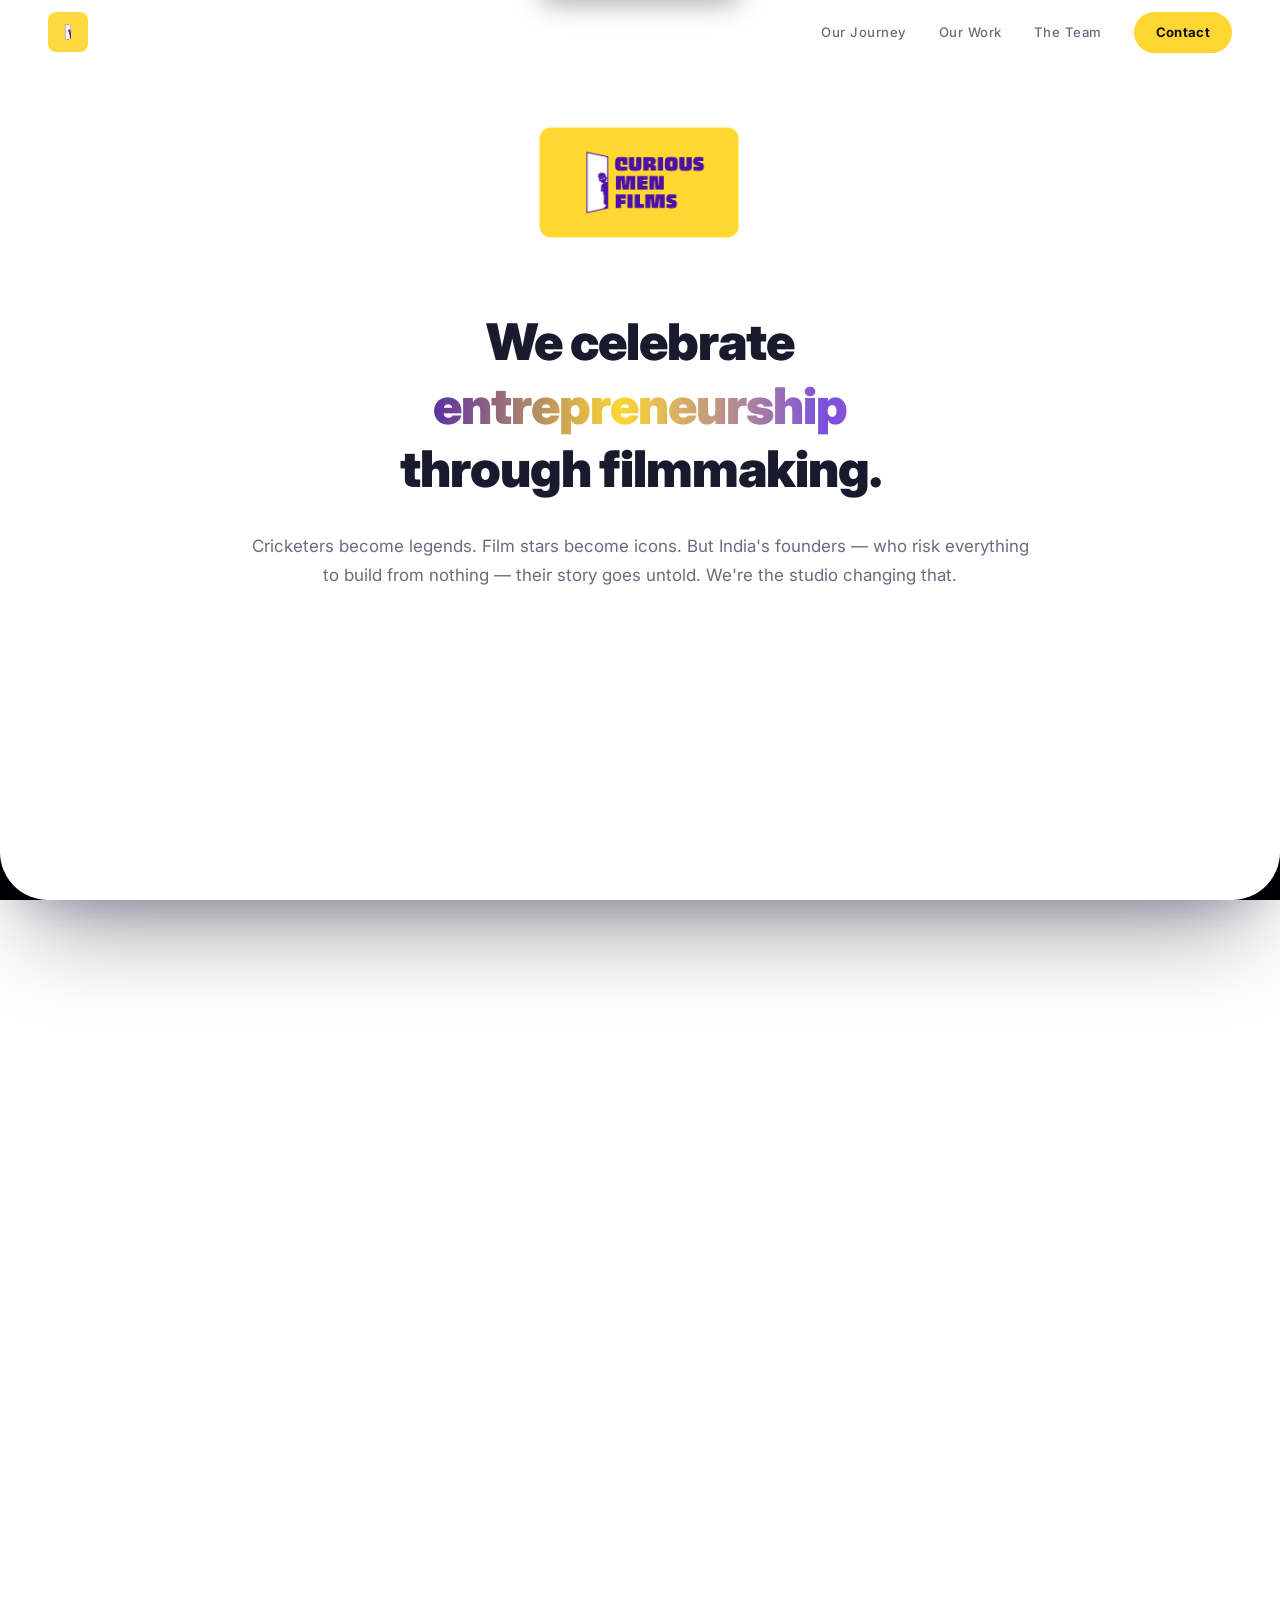
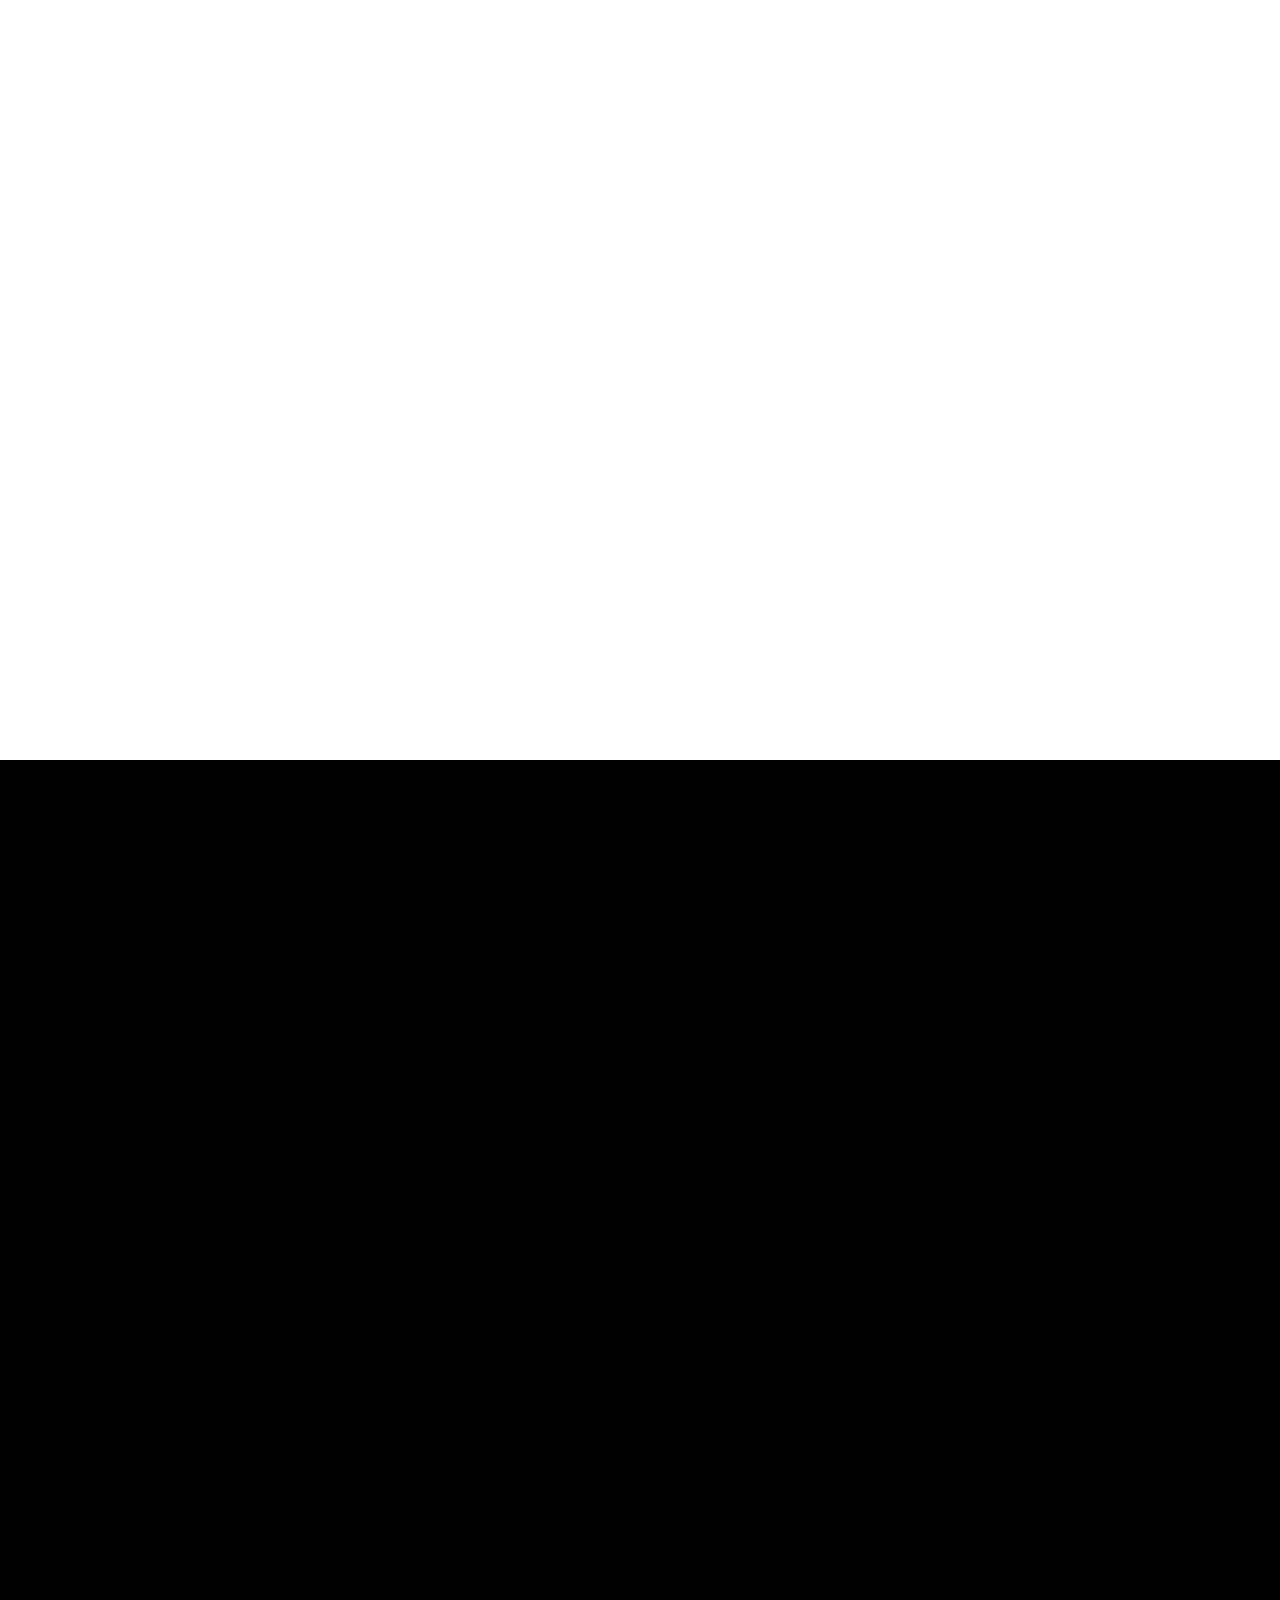
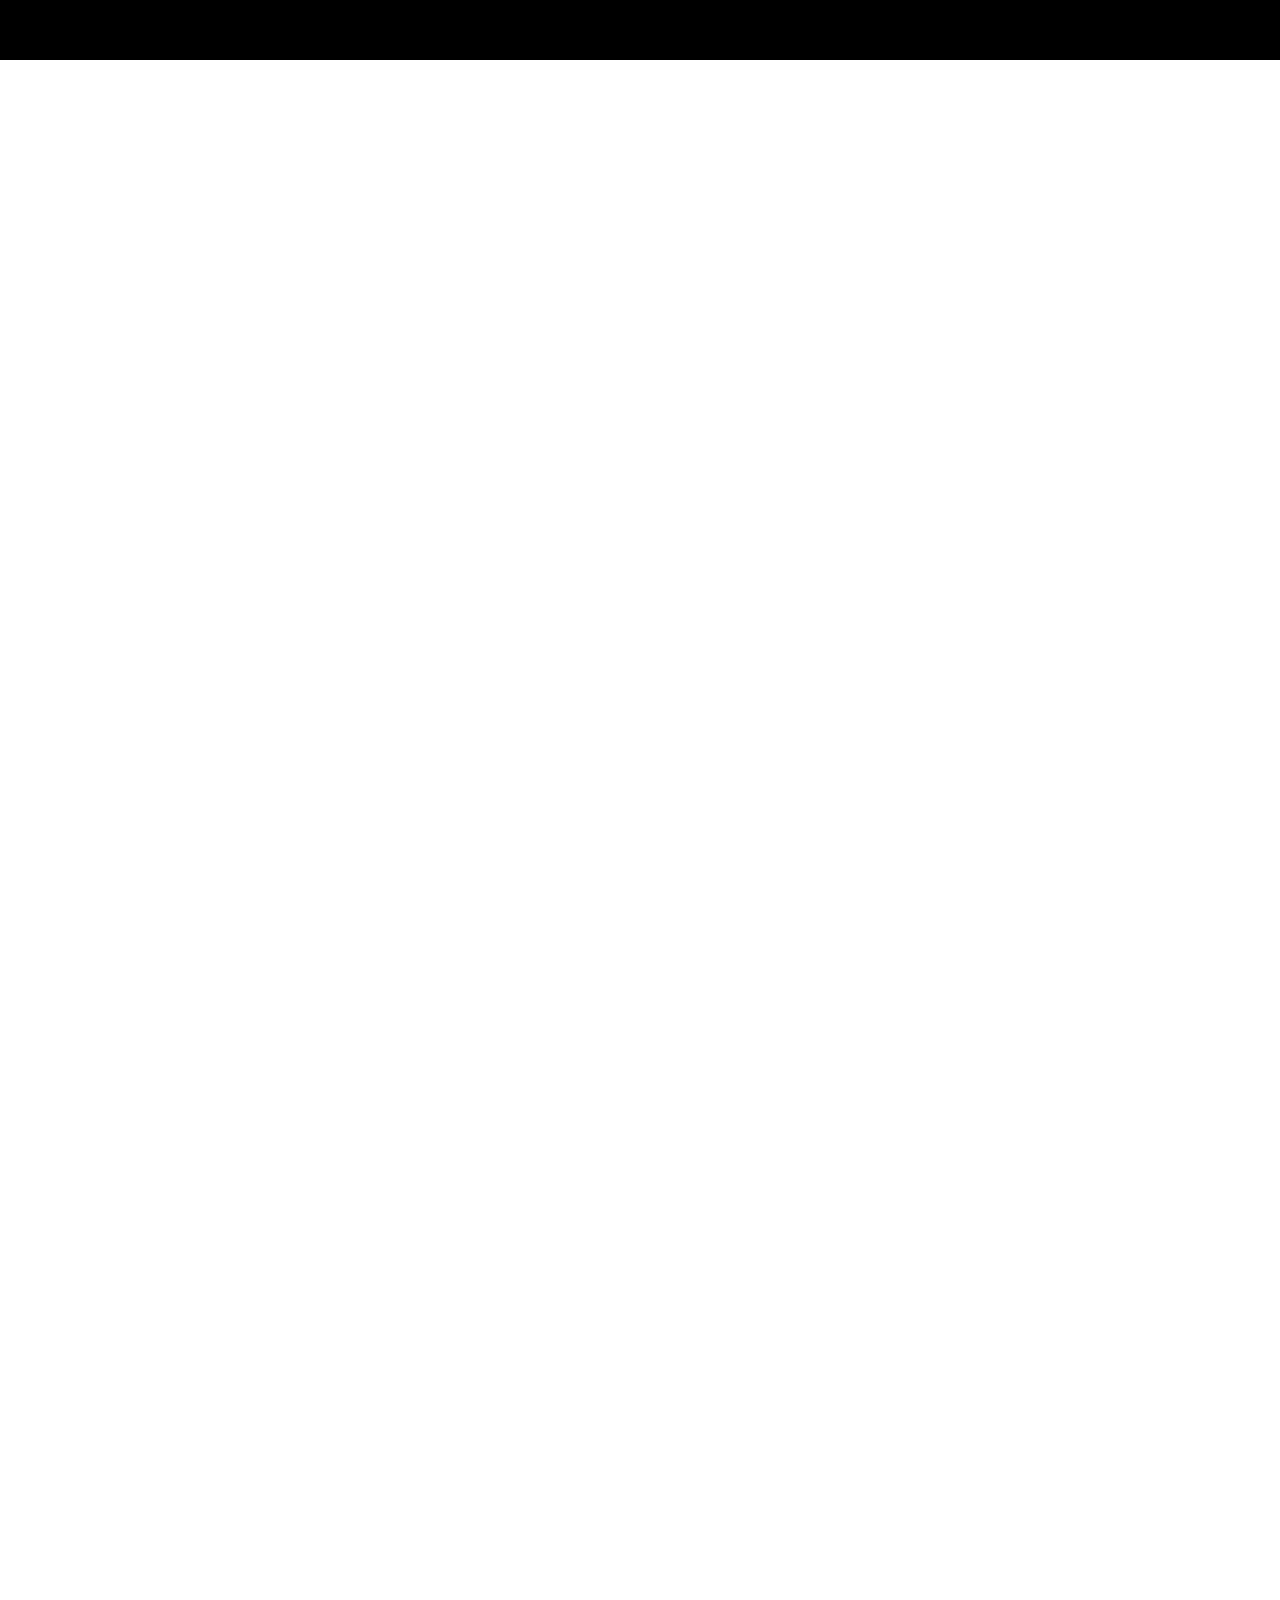
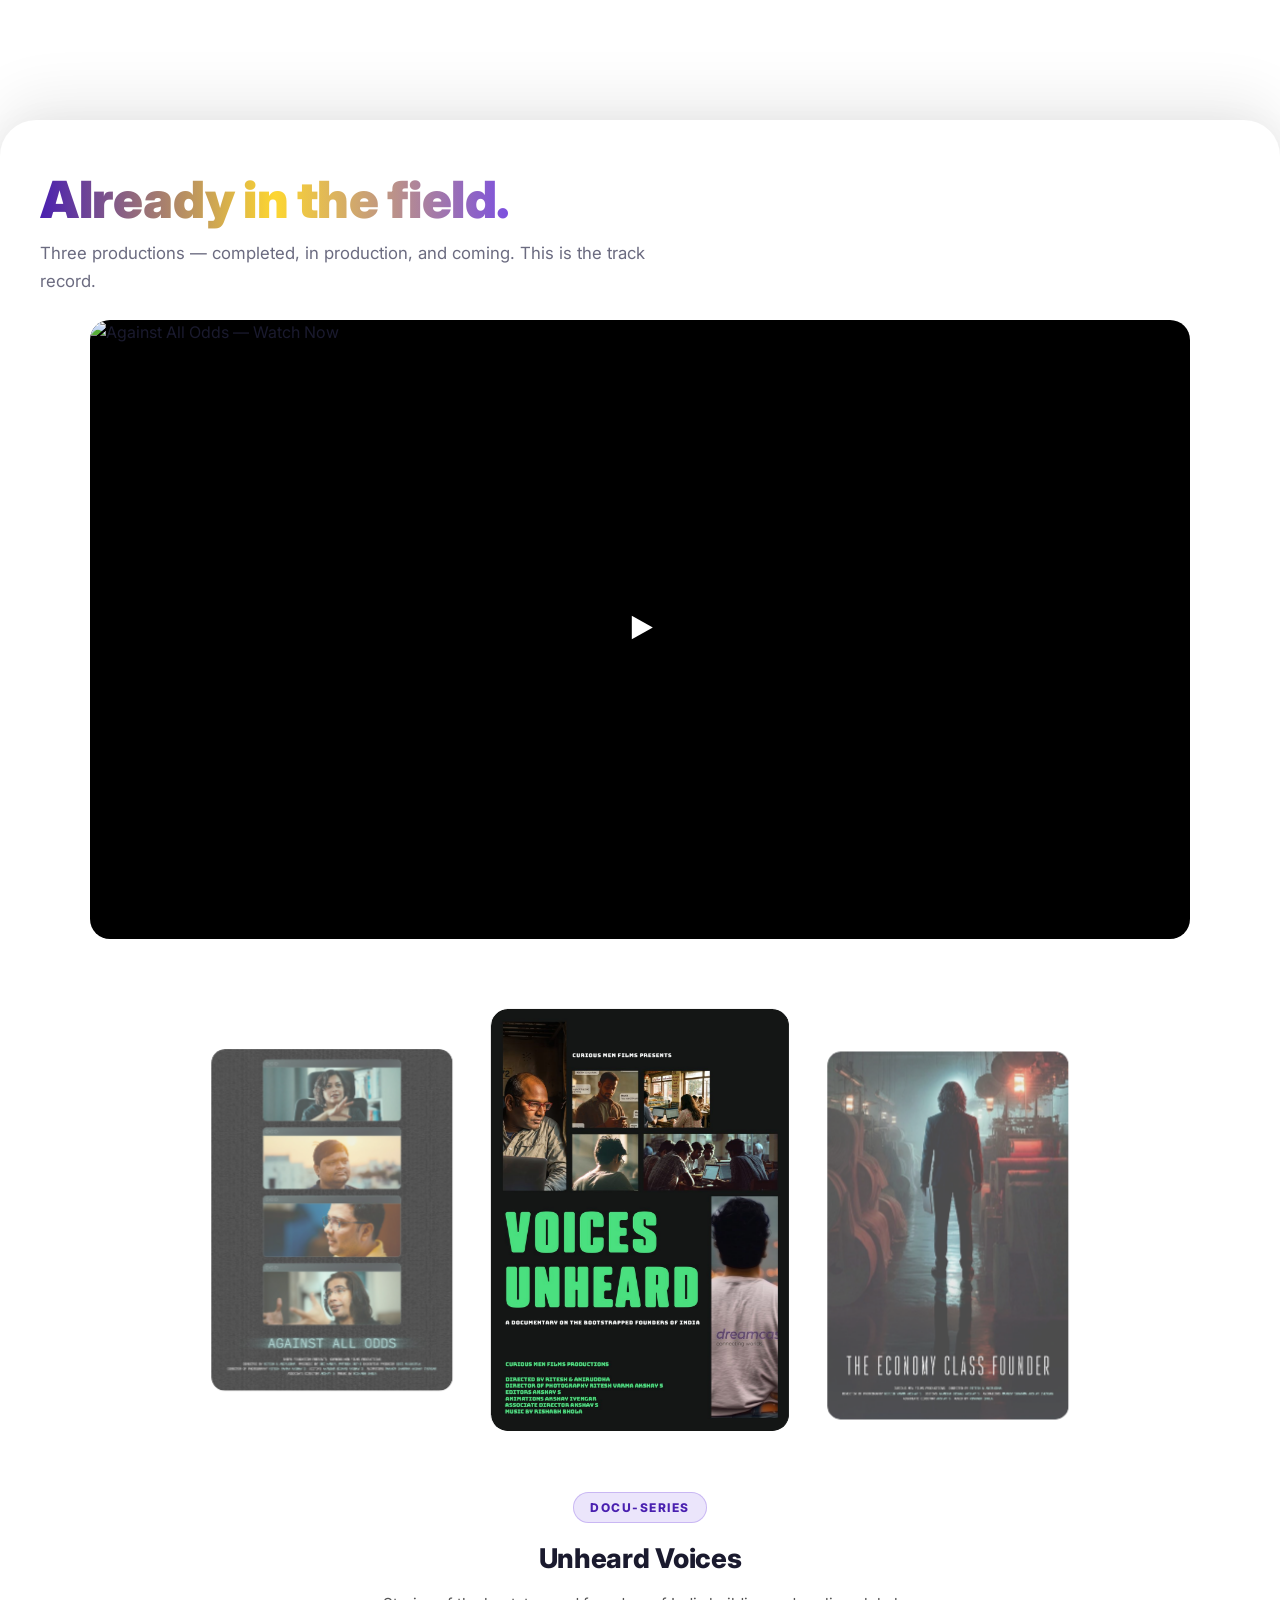
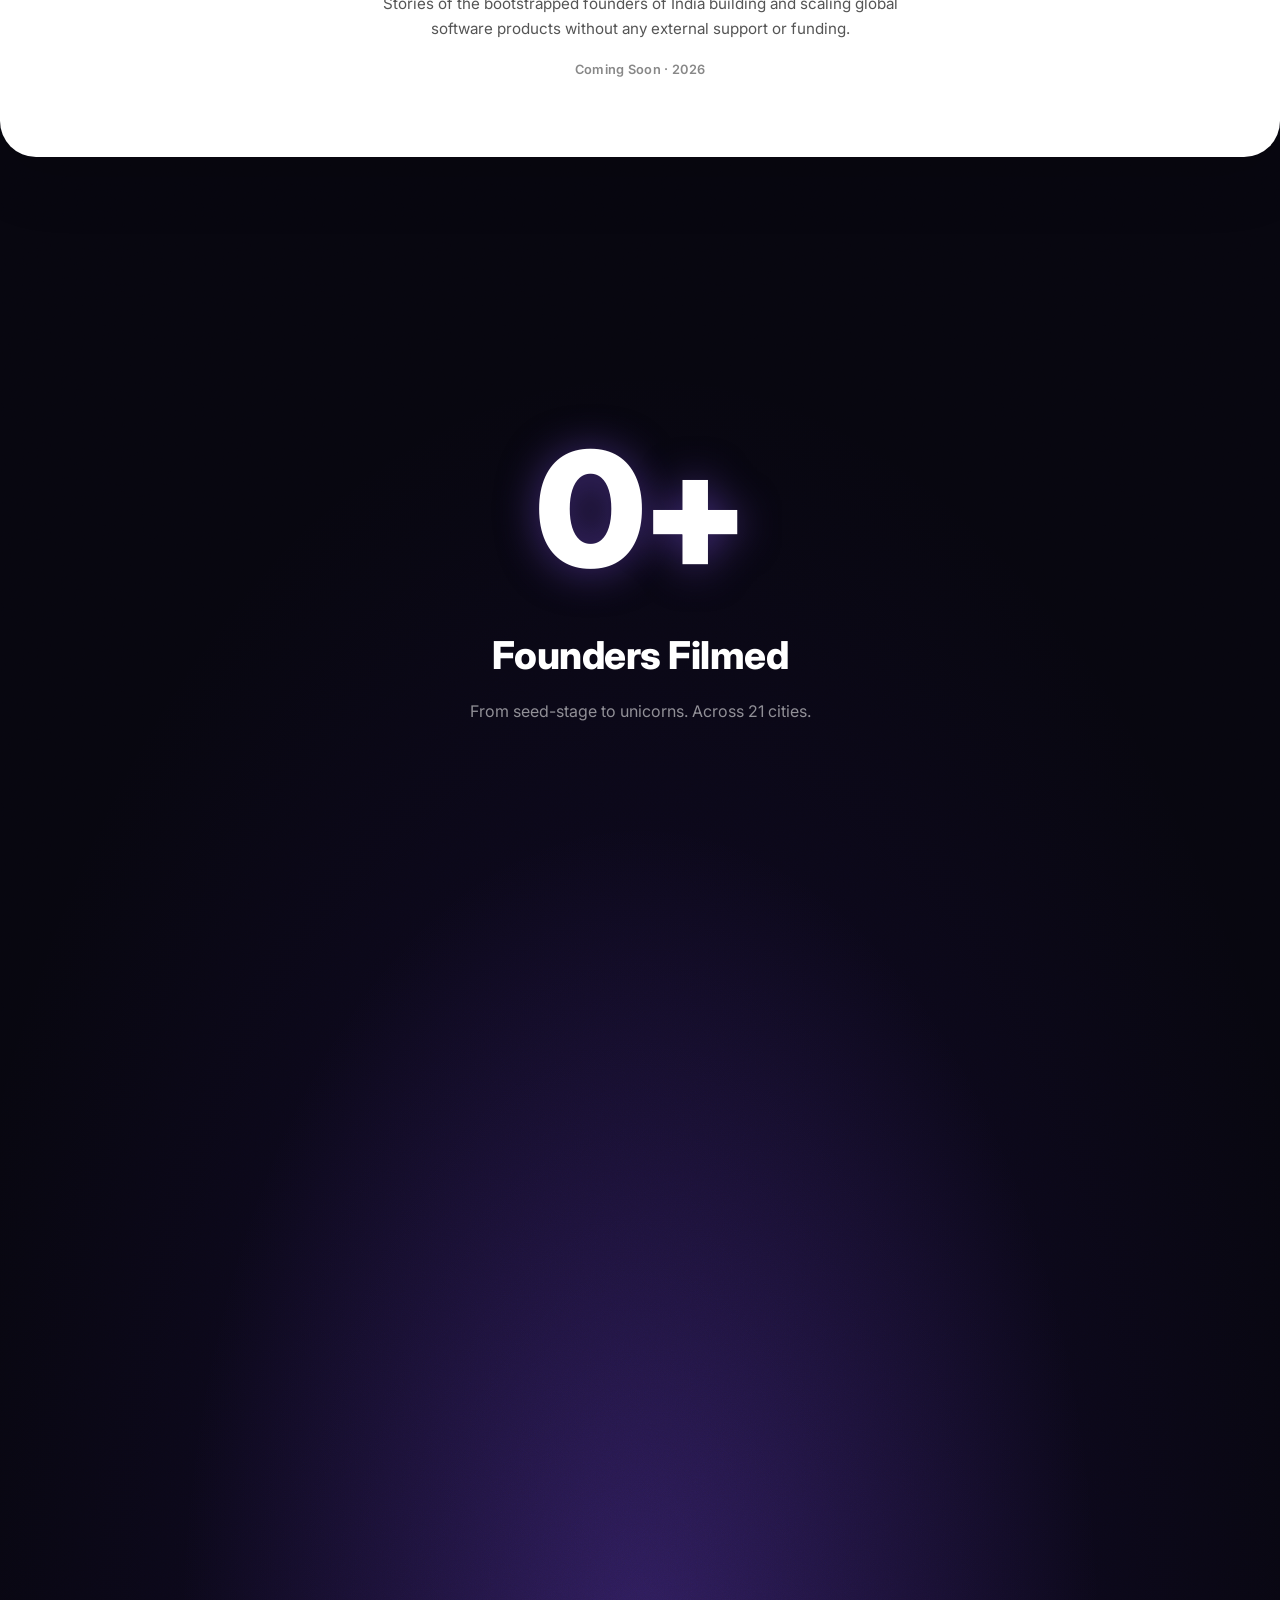
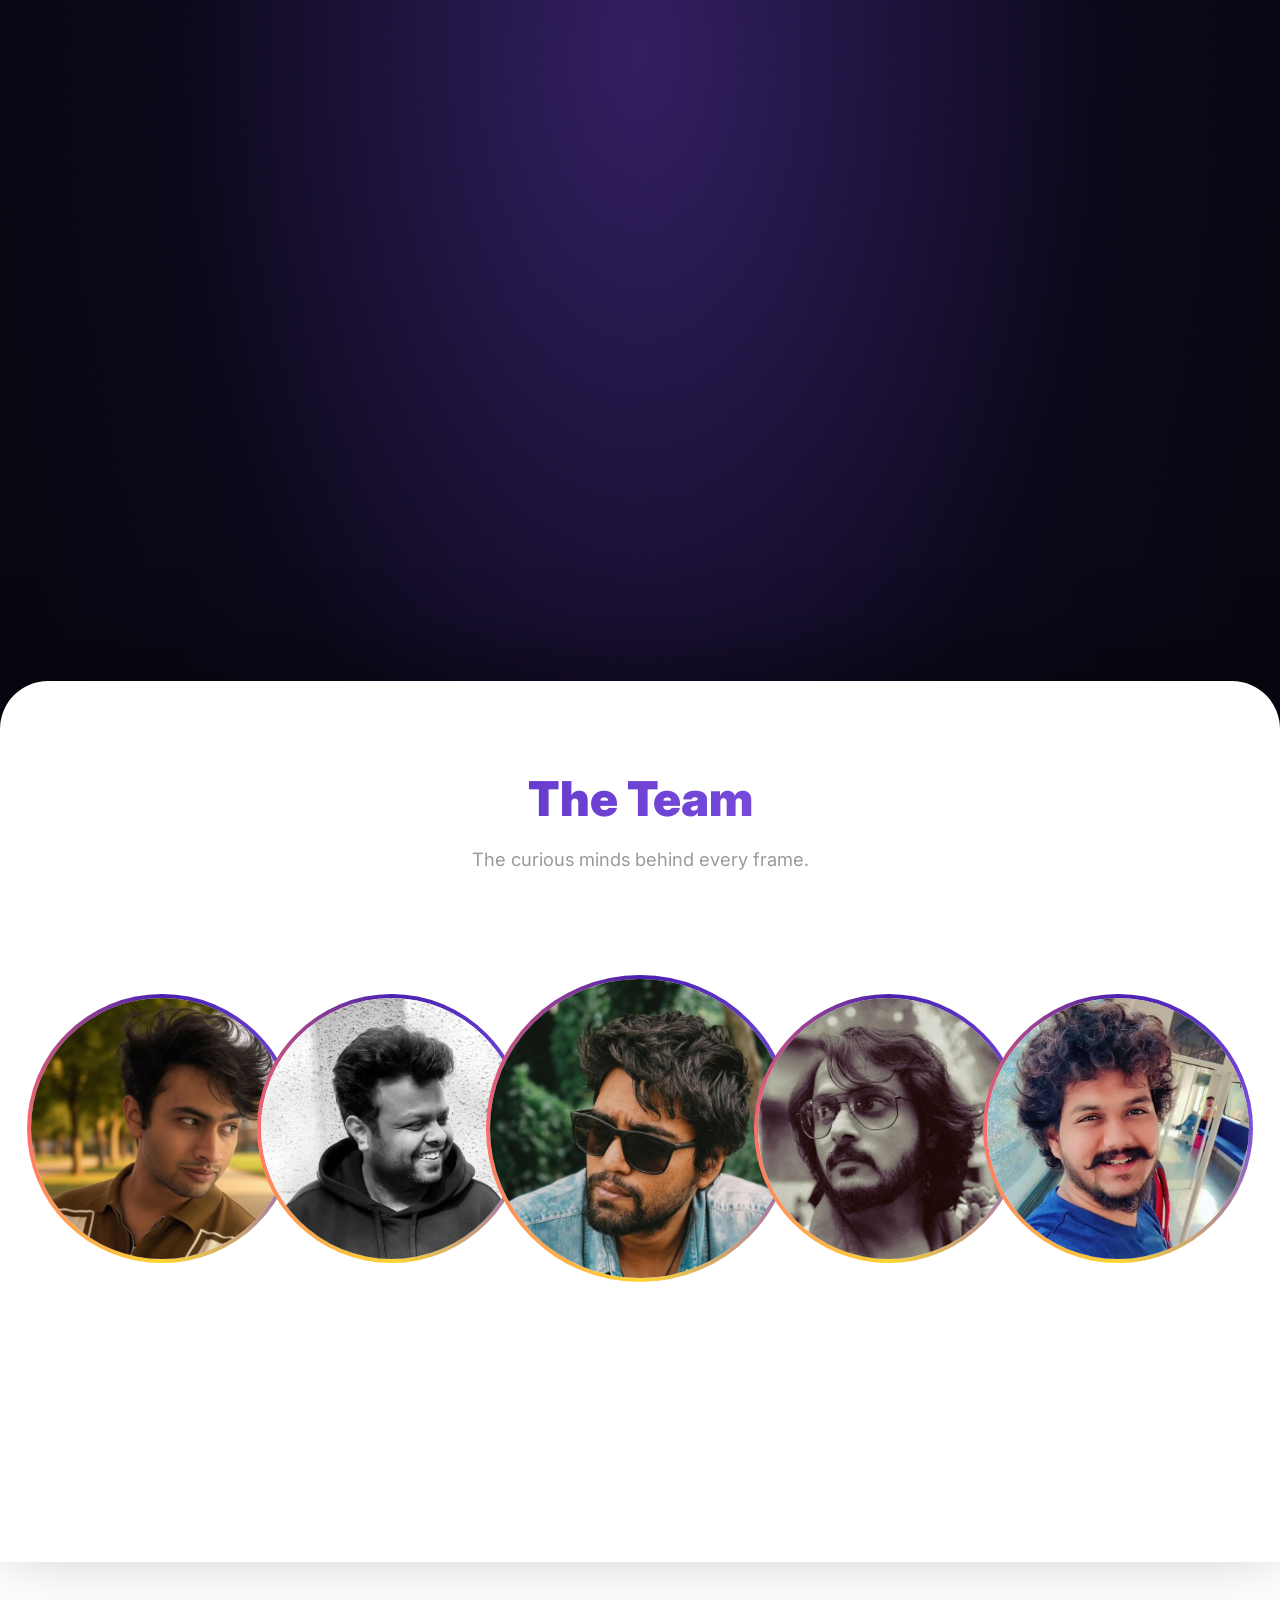
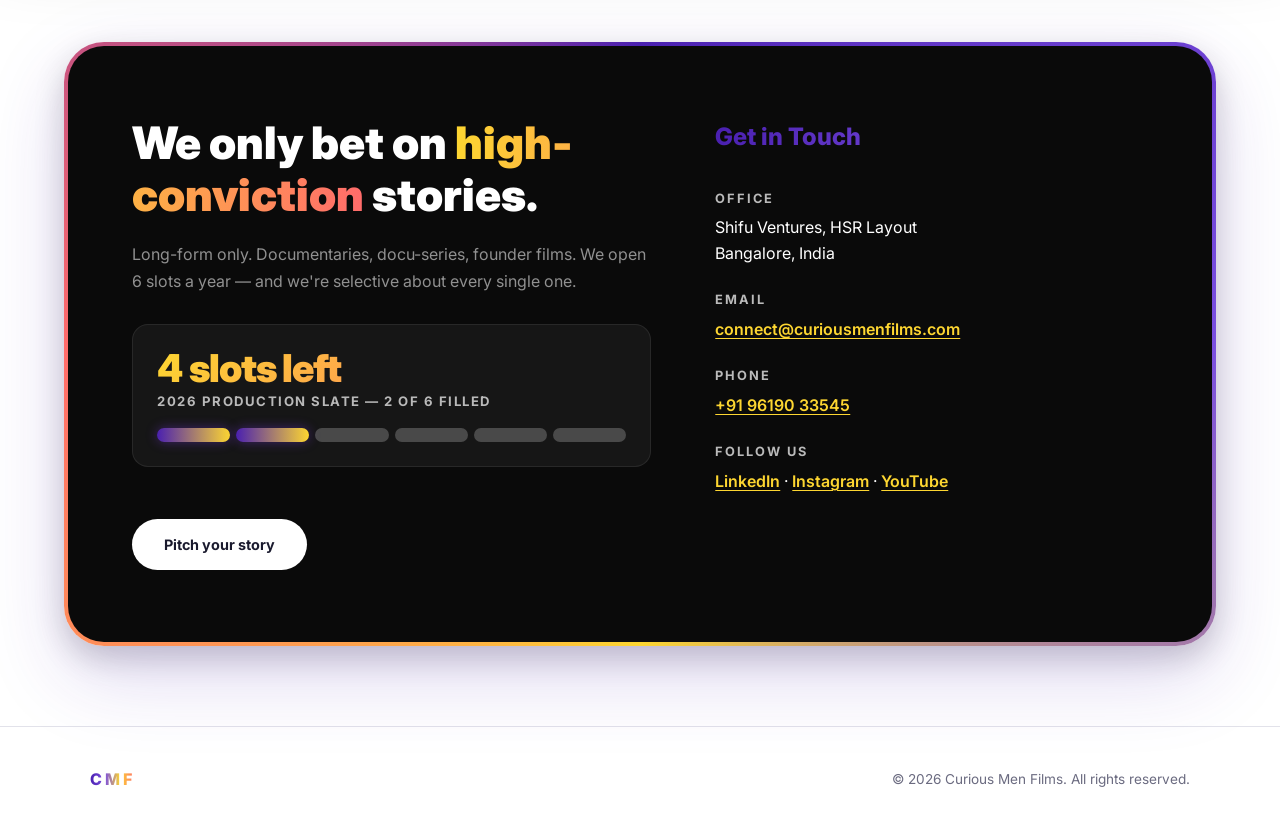
==== commit 9cb7d045: "Configure GitHub Pages deployment - Add CNAME file declaring curiousmenfilms.com as the custom domai" ====
--- a/index.html
+++ b/index.html
@@ -18,12 +18,13 @@
   <meta name="robots" content="index, follow" />
   <link rel="canonical" href="https://curiousmenfilms.com/" />
 
-  <!-- Favicons -->
-  <link rel="icon" type="image/x-icon" href="/favicon.ico" />
-  <link rel="icon" type="image/png" sizes="32x32" href="/favicon-32.png" />
-  <link rel="icon" type="image/png" sizes="192x192" href="/favicon-192.png" />
-  <link rel="icon" type="image/png" sizes="512x512" href="/favicon-512.png" />
-  <link rel="apple-touch-icon" sizes="180x180" href="/apple-touch-icon.png" />
+  <!-- Favicons (document-relative so the site works at both the custom
+       domain and the GitHub Pages subpath preview URL) -->
+  <link rel="icon" type="image/x-icon" href="favicon.ico" />
+  <link rel="icon" type="image/png" sizes="32x32" href="favicon-32.png" />
+  <link rel="icon" type="image/png" sizes="192x192" href="favicon-192.png" />
+  <link rel="icon" type="image/png" sizes="512x512" href="favicon-512.png" />
+  <link rel="apple-touch-icon" sizes="180x180" href="apple-touch-icon.png" />
 
   <!-- Open Graph (LinkedIn, Slack, iMessage, WhatsApp previews) -->
   <meta property="og:type" content="website" />
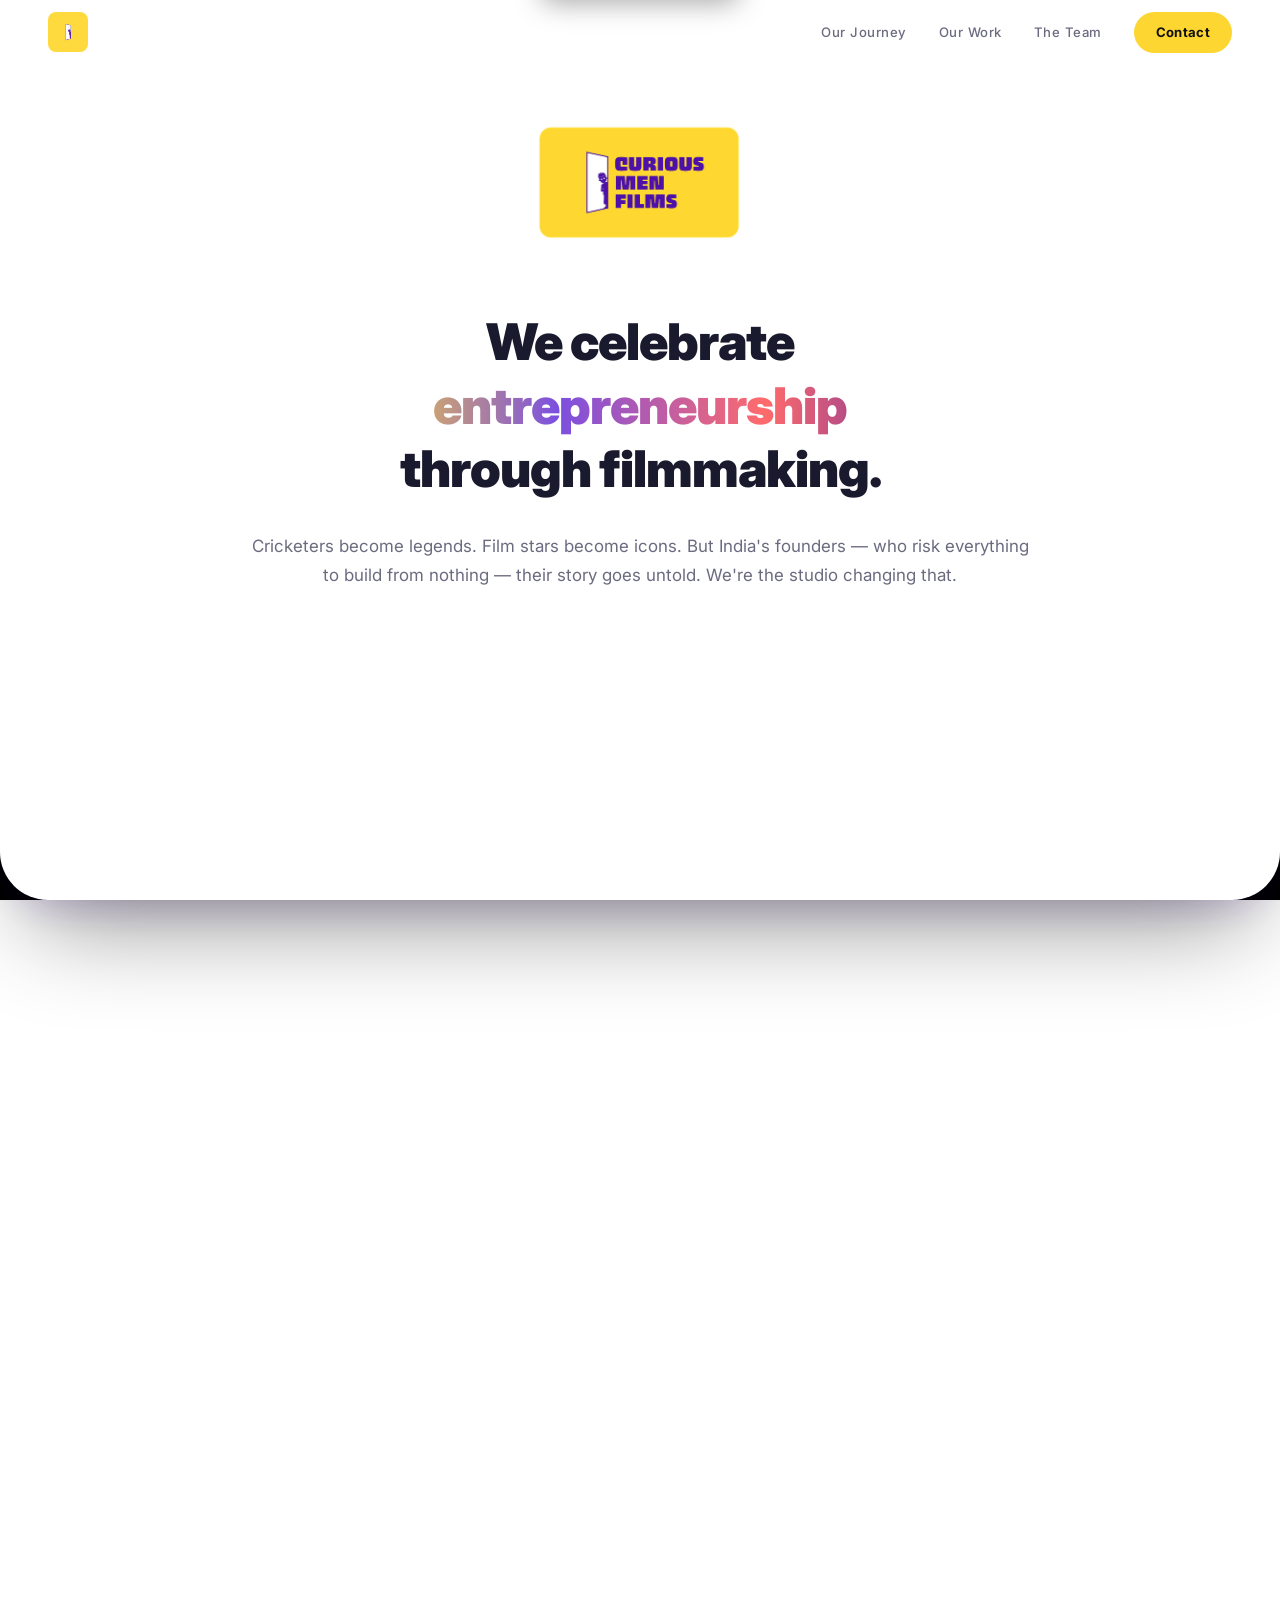
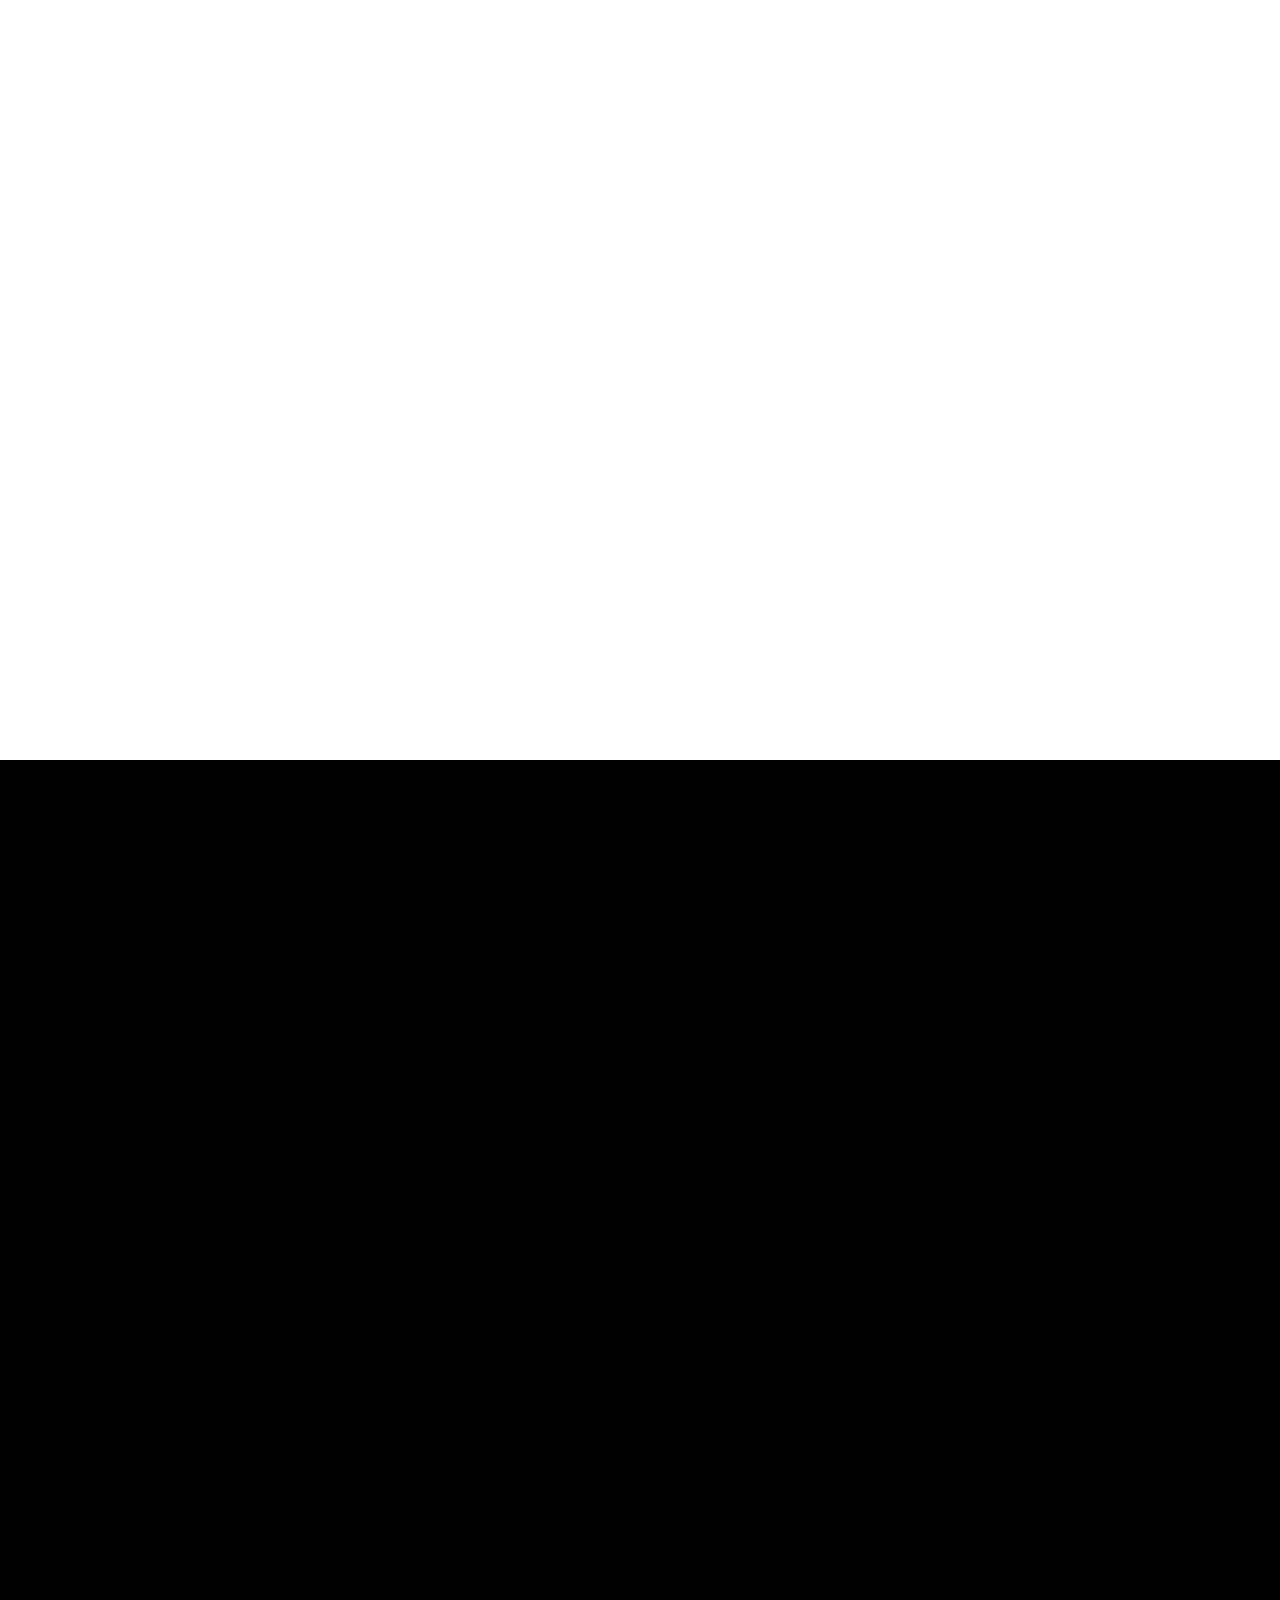
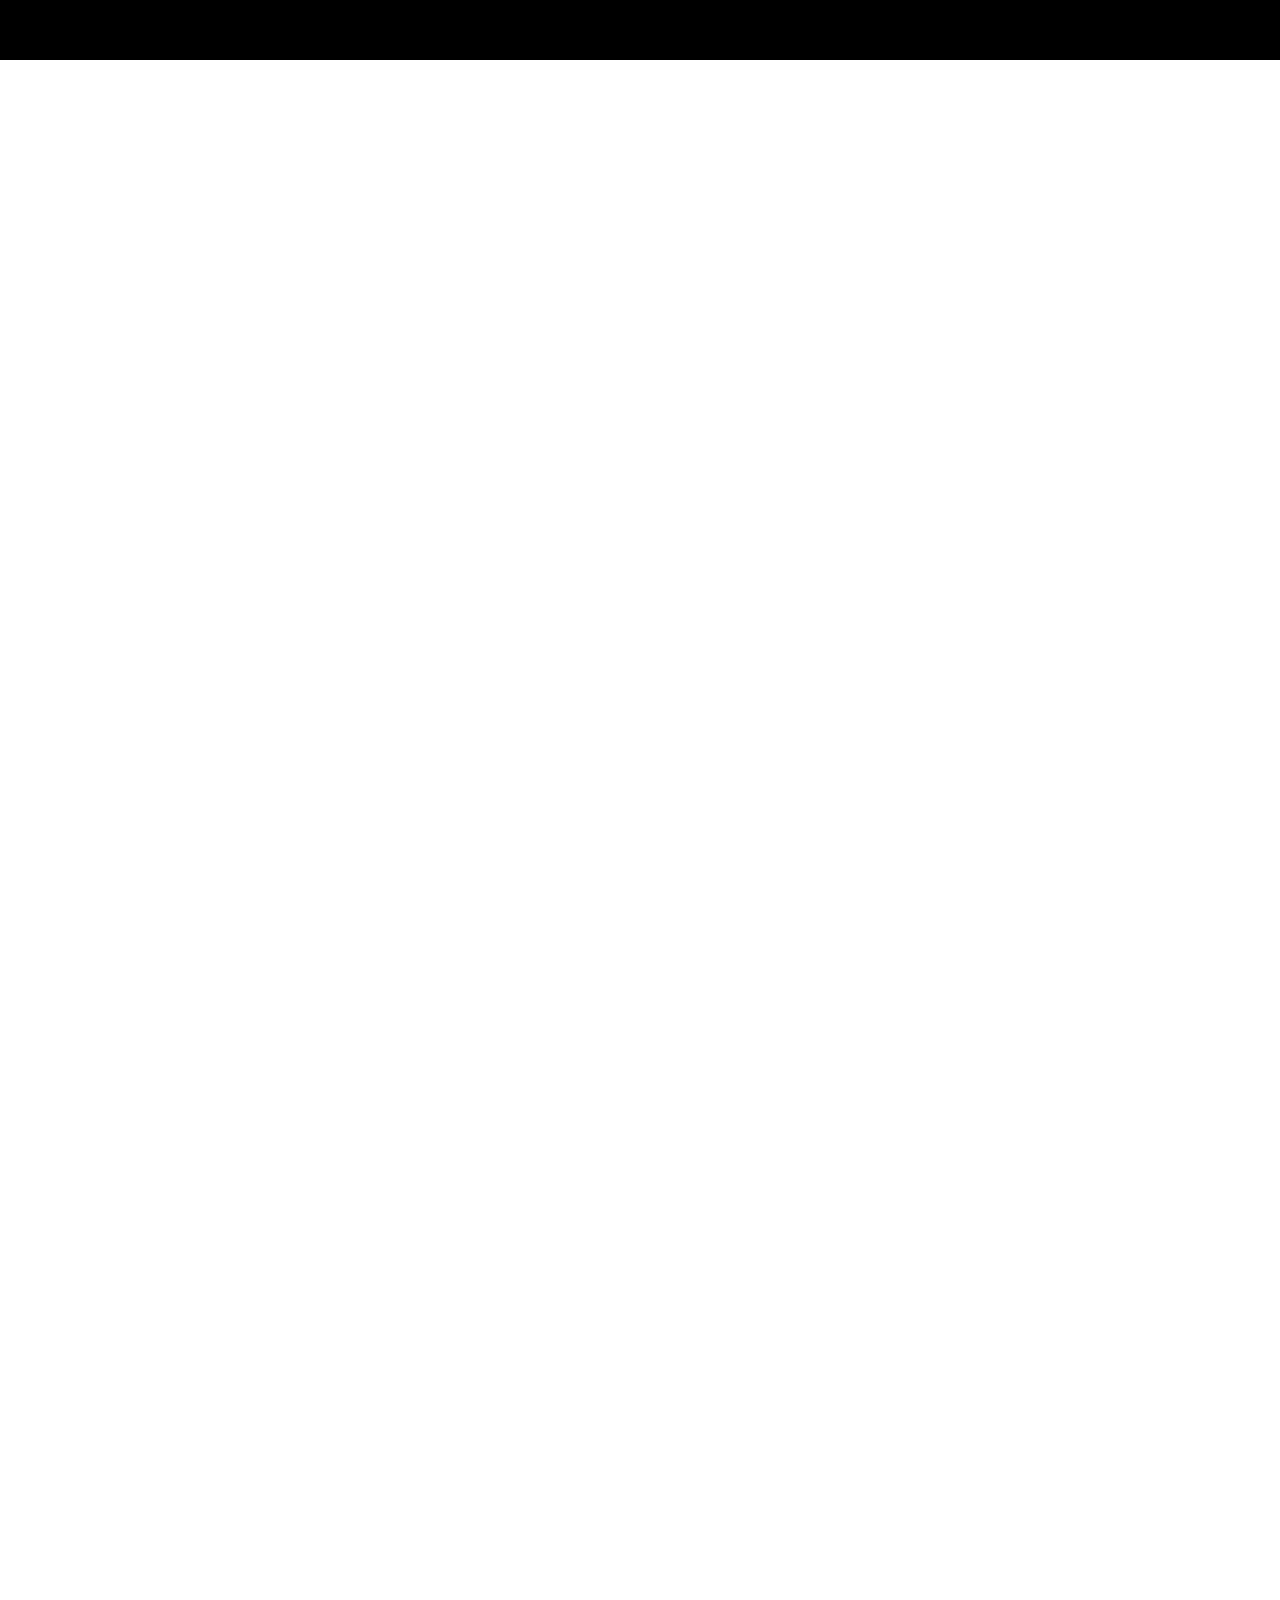
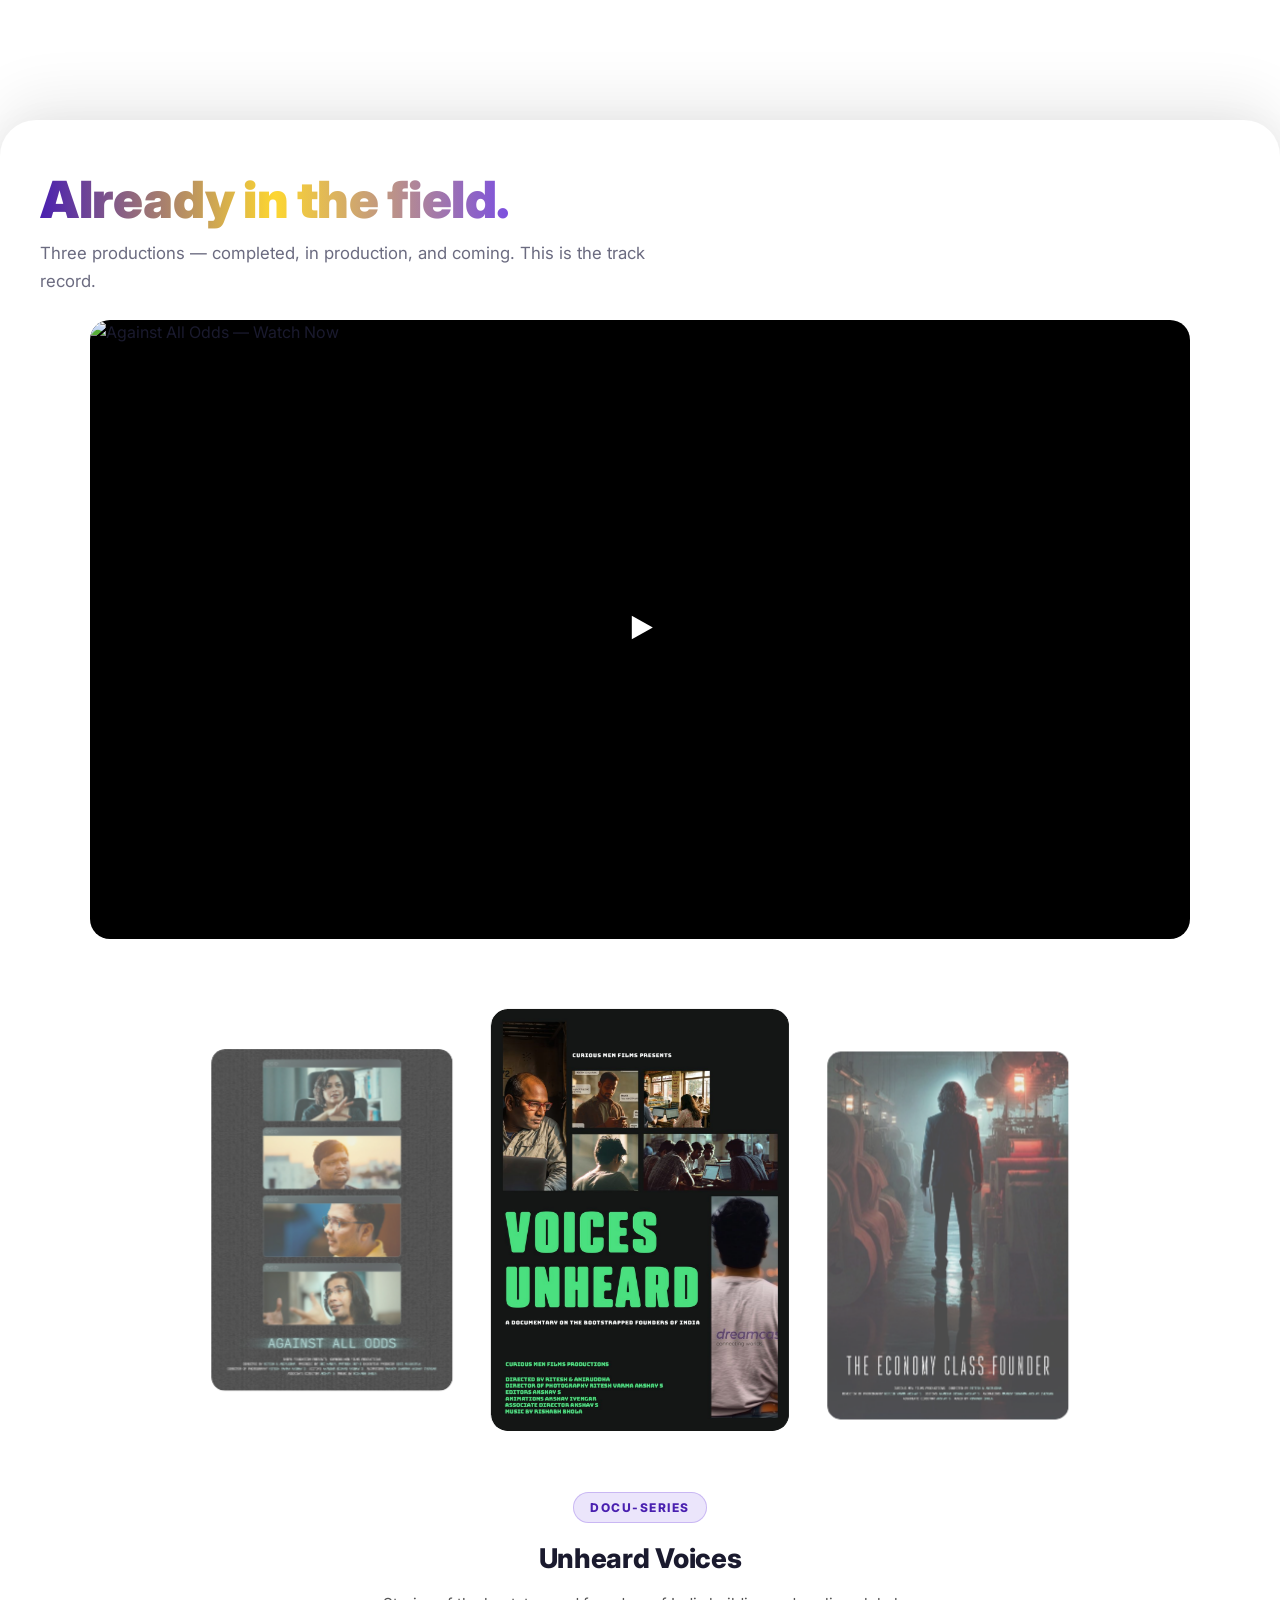
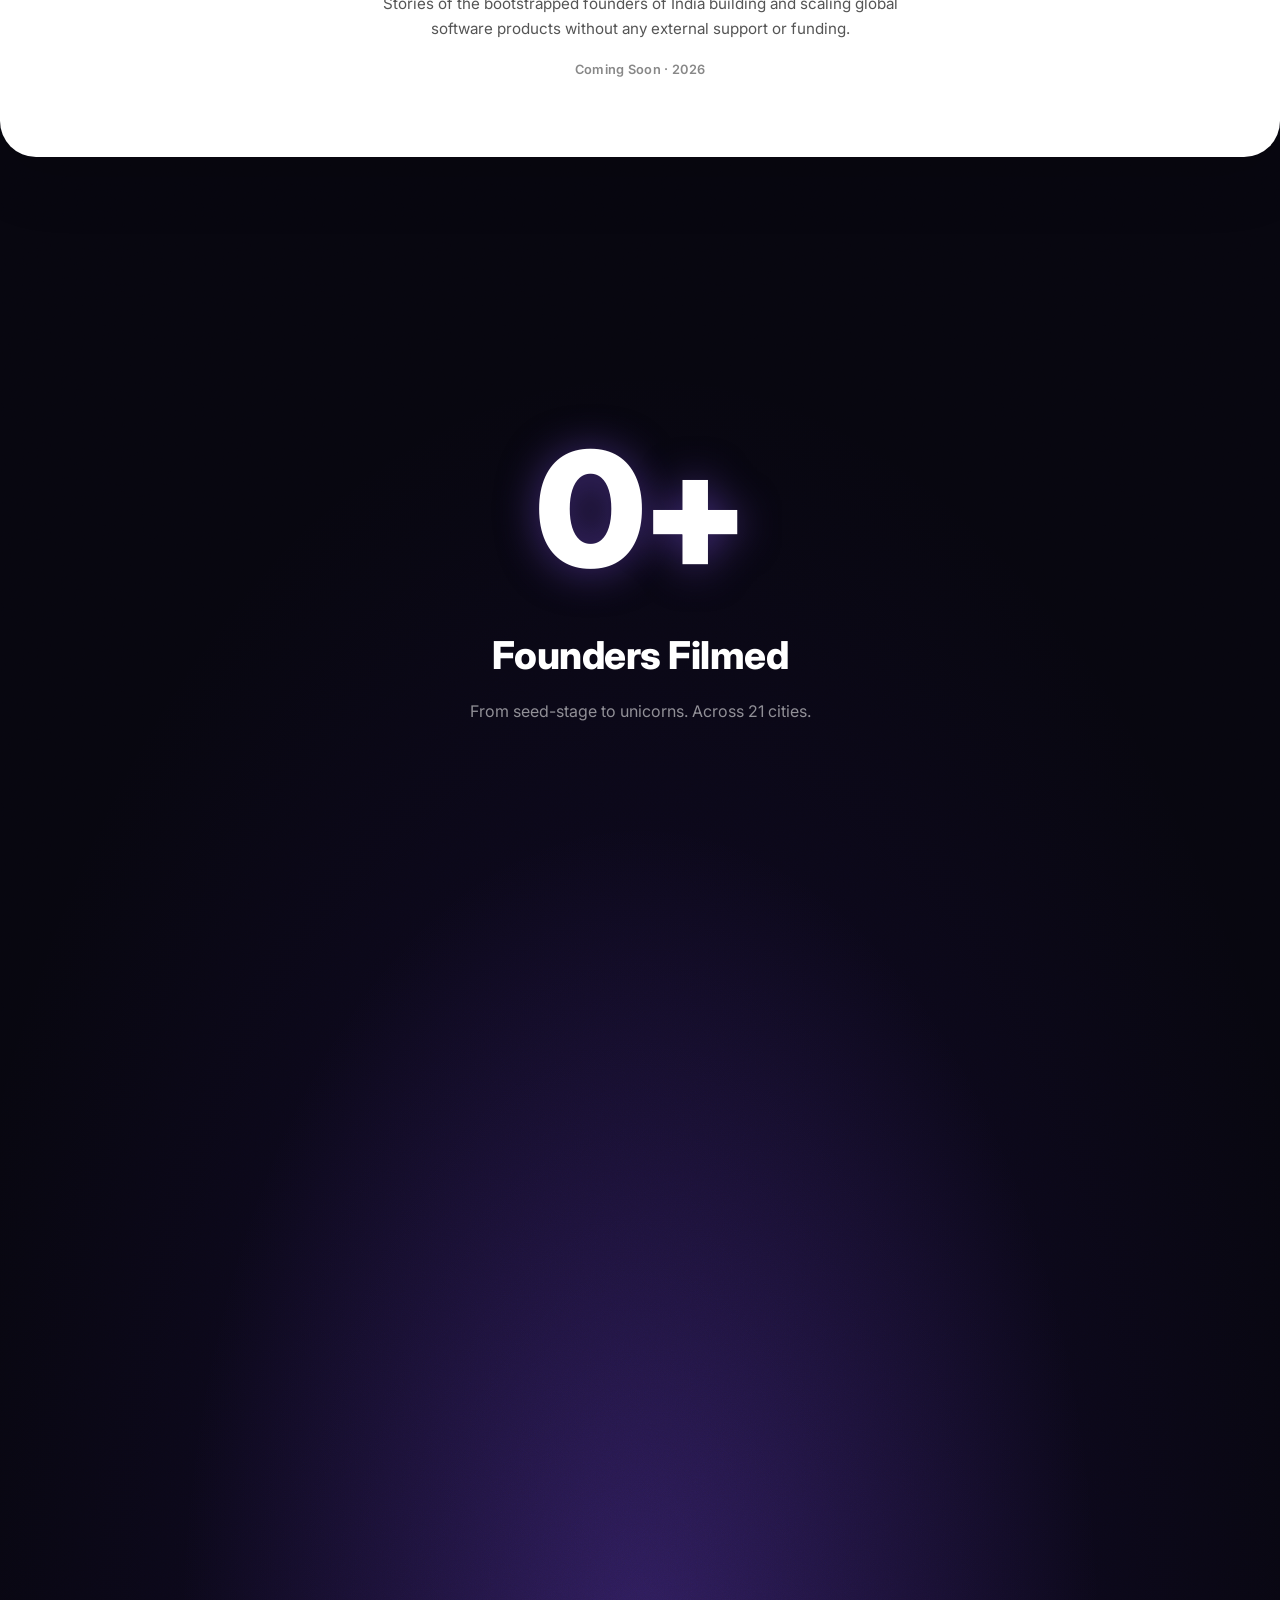
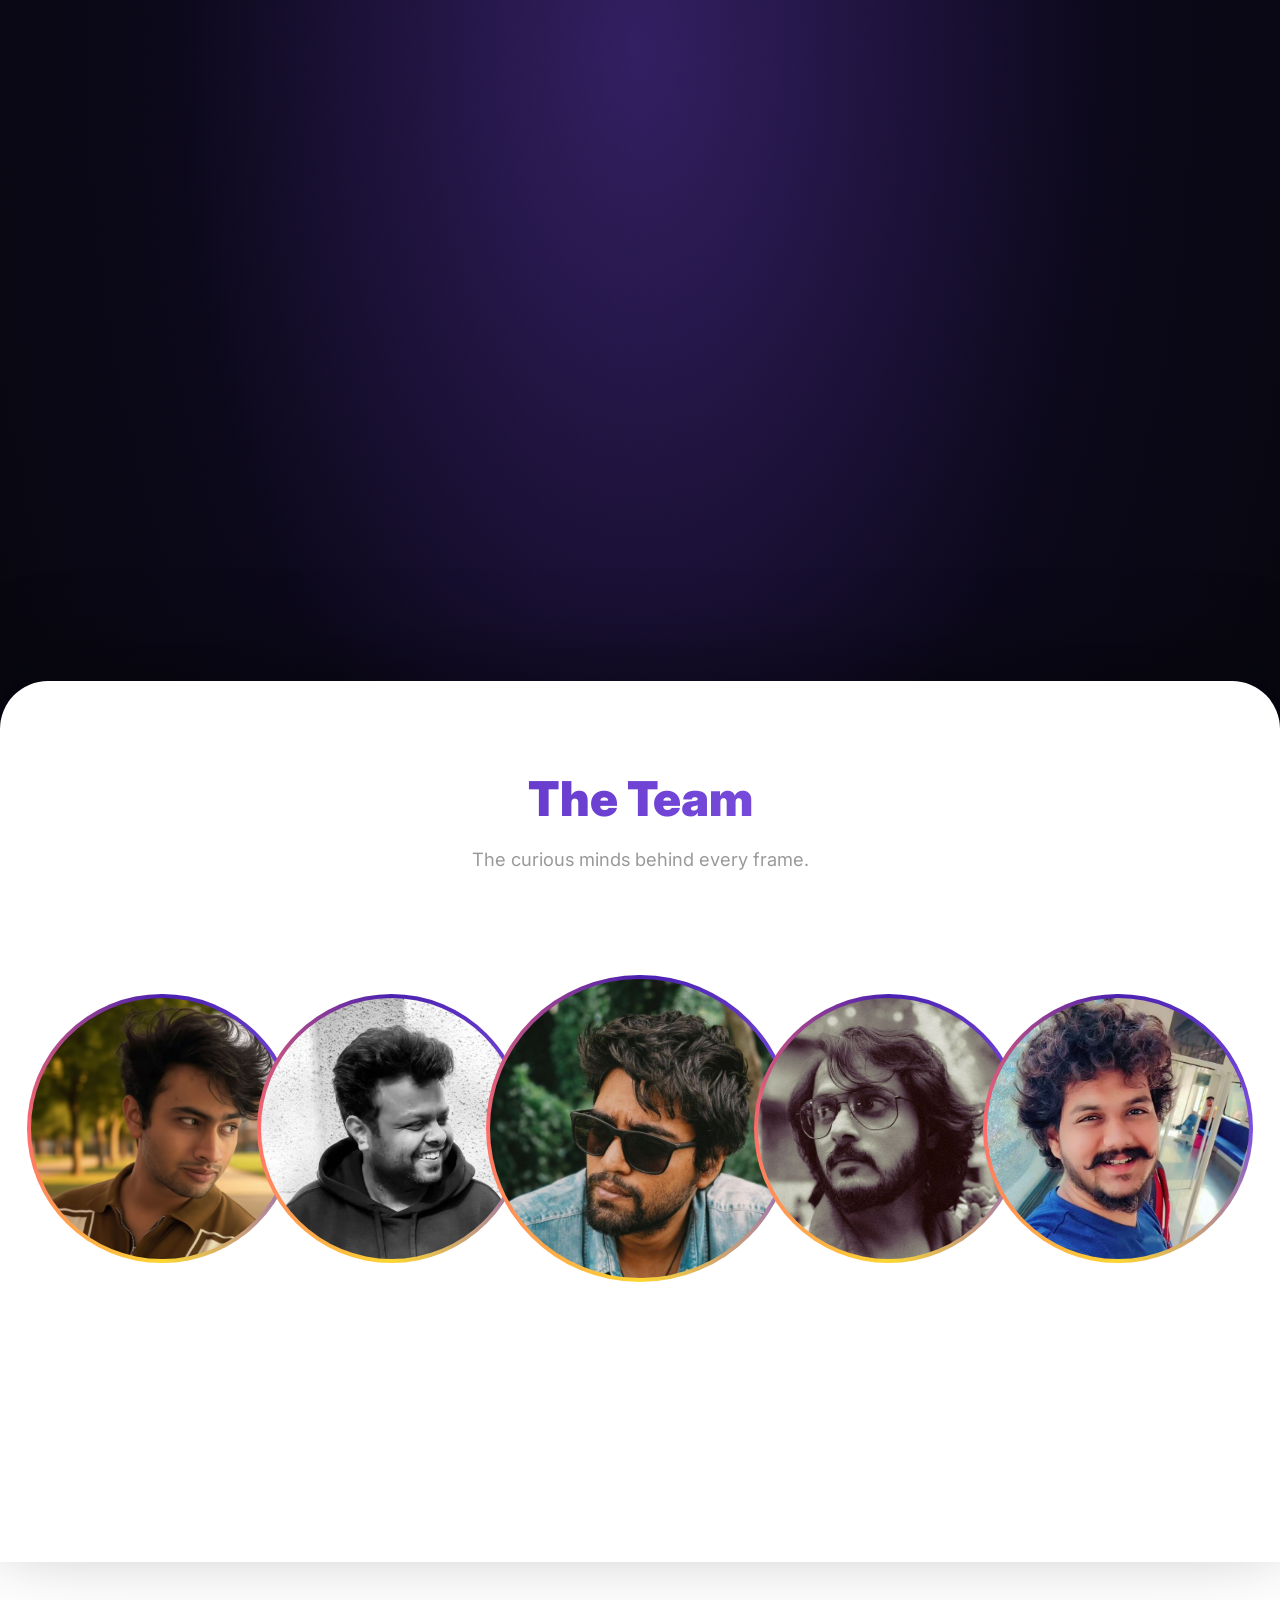
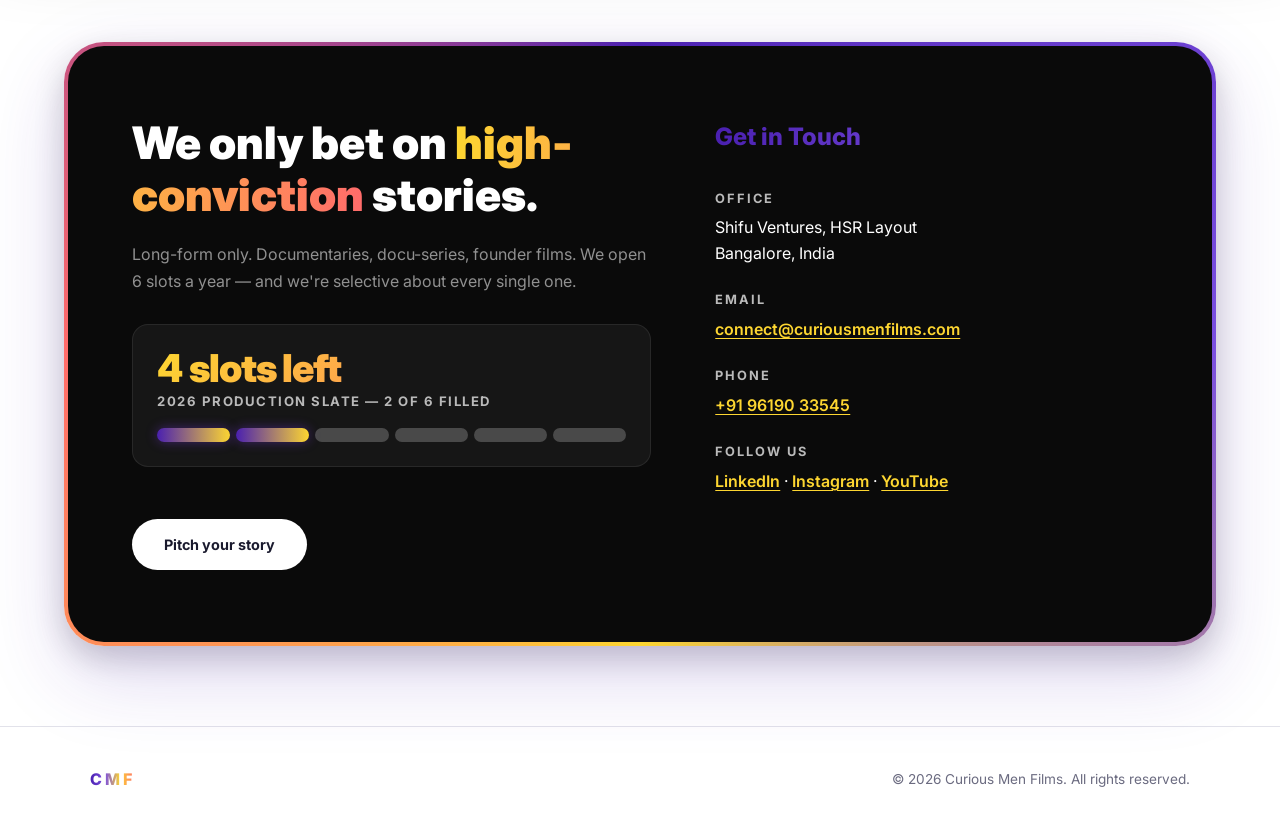
==== commit 6008749f: "Lock scroll during intro loader Users could scroll behind the loader during its 3.4s animation, land" ====
--- a/index.html
+++ b/index.html
@@ -45,7 +45,7 @@
 
   <!-- Swiper — carousel for Our Work section -->
   <link rel="stylesheet" href="https://cdn.jsdelivr.net/npm/swiper@11/swiper-bundle.min.css" />
-  <link rel="stylesheet" href="style.css?v=282" />
+  <link rel="stylesheet" href="style.css?v=283" />
   <link rel="preconnect" href="https://fonts.googleapis.com" />
   <link rel="preconnect" href="https://fonts.gstatic.com" crossorigin />
   <link href="https://fonts.googleapis.com/css2?family=Inter:wght@300;400;500;600;700;800;900&display=swap" rel="stylesheet" />
@@ -658,6 +658,6 @@
   </footer>
 
   <script src="https://cdn.jsdelivr.net/npm/swiper@11/swiper-bundle.min.js"></script>
-  <script src="script.js?v=281"></script>
+  <script src="script.js?v=283"></script>
 </body>
 </html>
--- a/style.css
+++ b/style.css
@@ -282,8 +282,16 @@
   pointer-events: none;
 }
 
-body.loader-active {
-  overflow: hidden;
+/* Lock scroll on BOTH html and body while the intro loader is visible.
+   overflow:hidden on body alone is not enough — on mobile Safari (and some
+   desktops) the scroll happens on <html>, bypassing body.  touch-action:none
+   blocks trackpad/touch swipes, and overscroll-behavior:none prevents pull-
+   to-refresh.  JS also adds a scroll-reset listener as a final safety net. */
+html.loader-active,
+html.loader-active body {
+  overflow: hidden !important;
+  touch-action: none;
+  overscroll-behavior: none;
 }
 
 /* Animated color border — 4 edges */
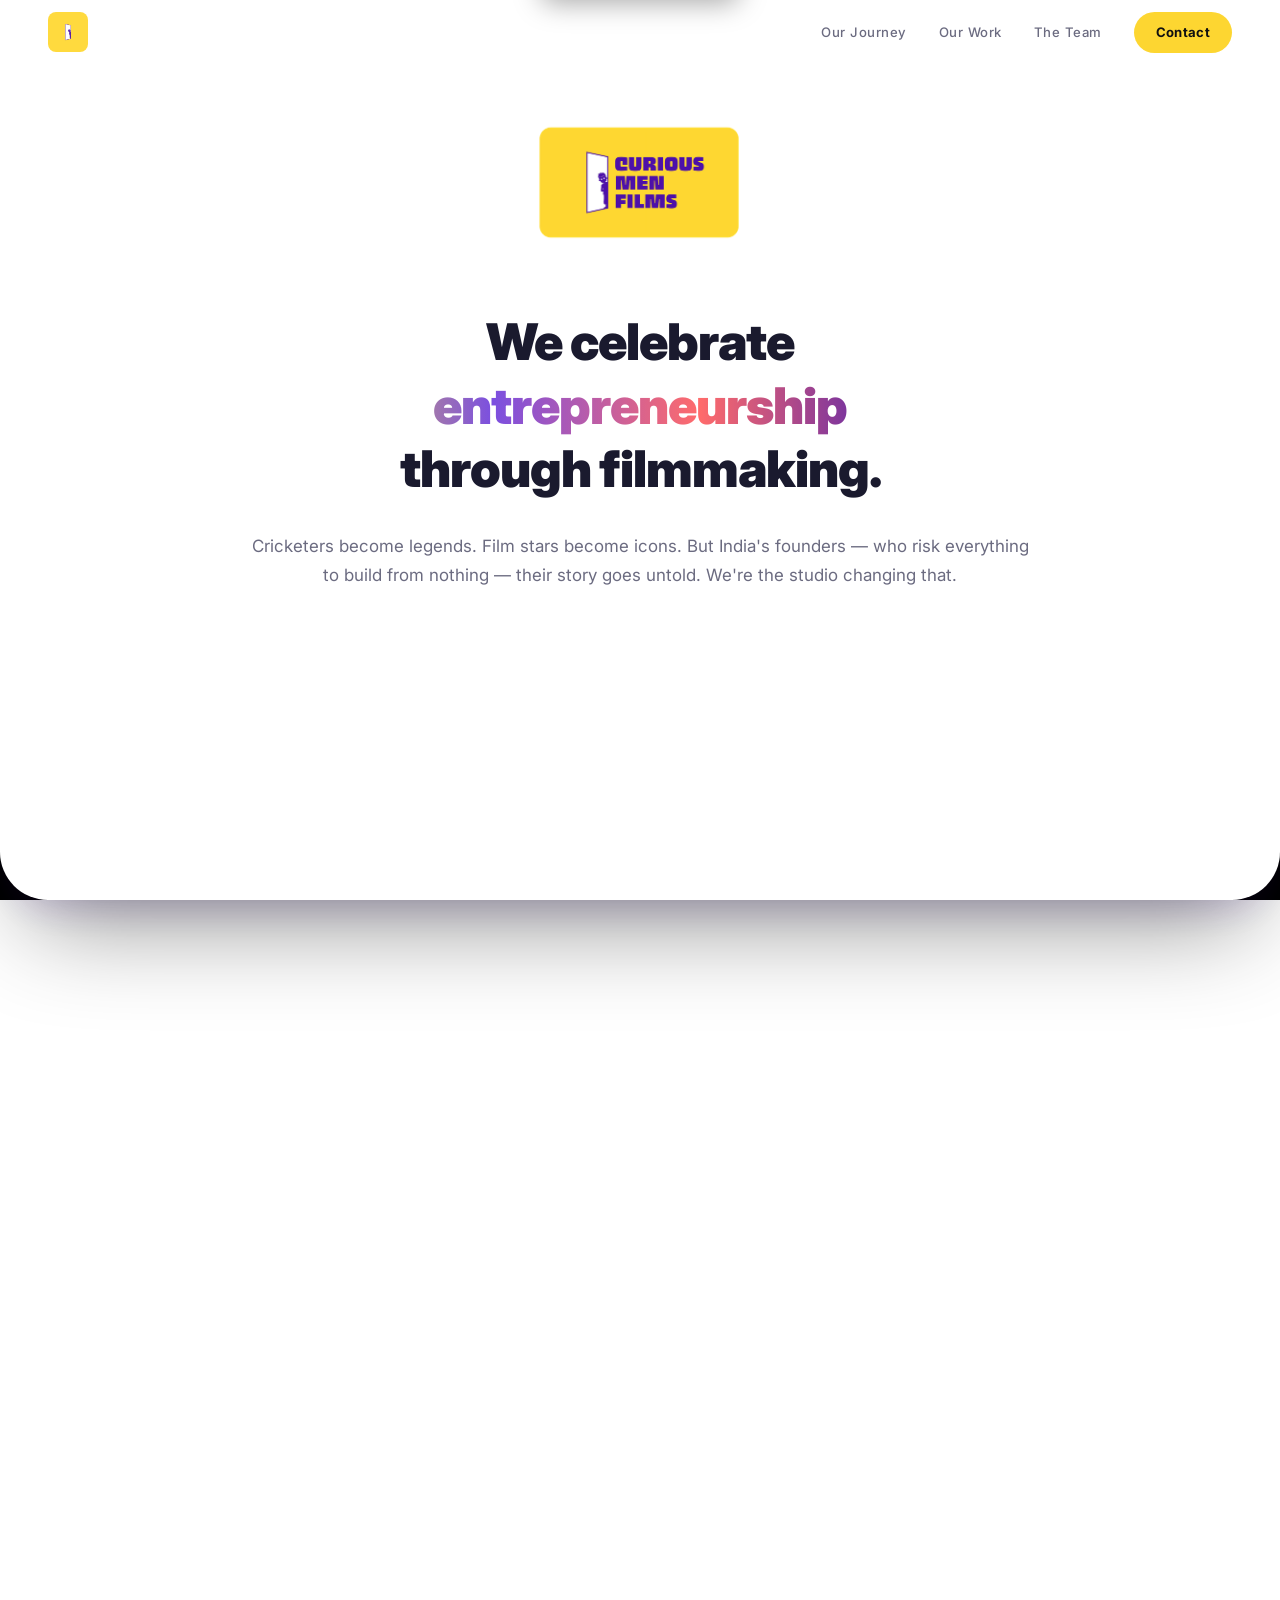
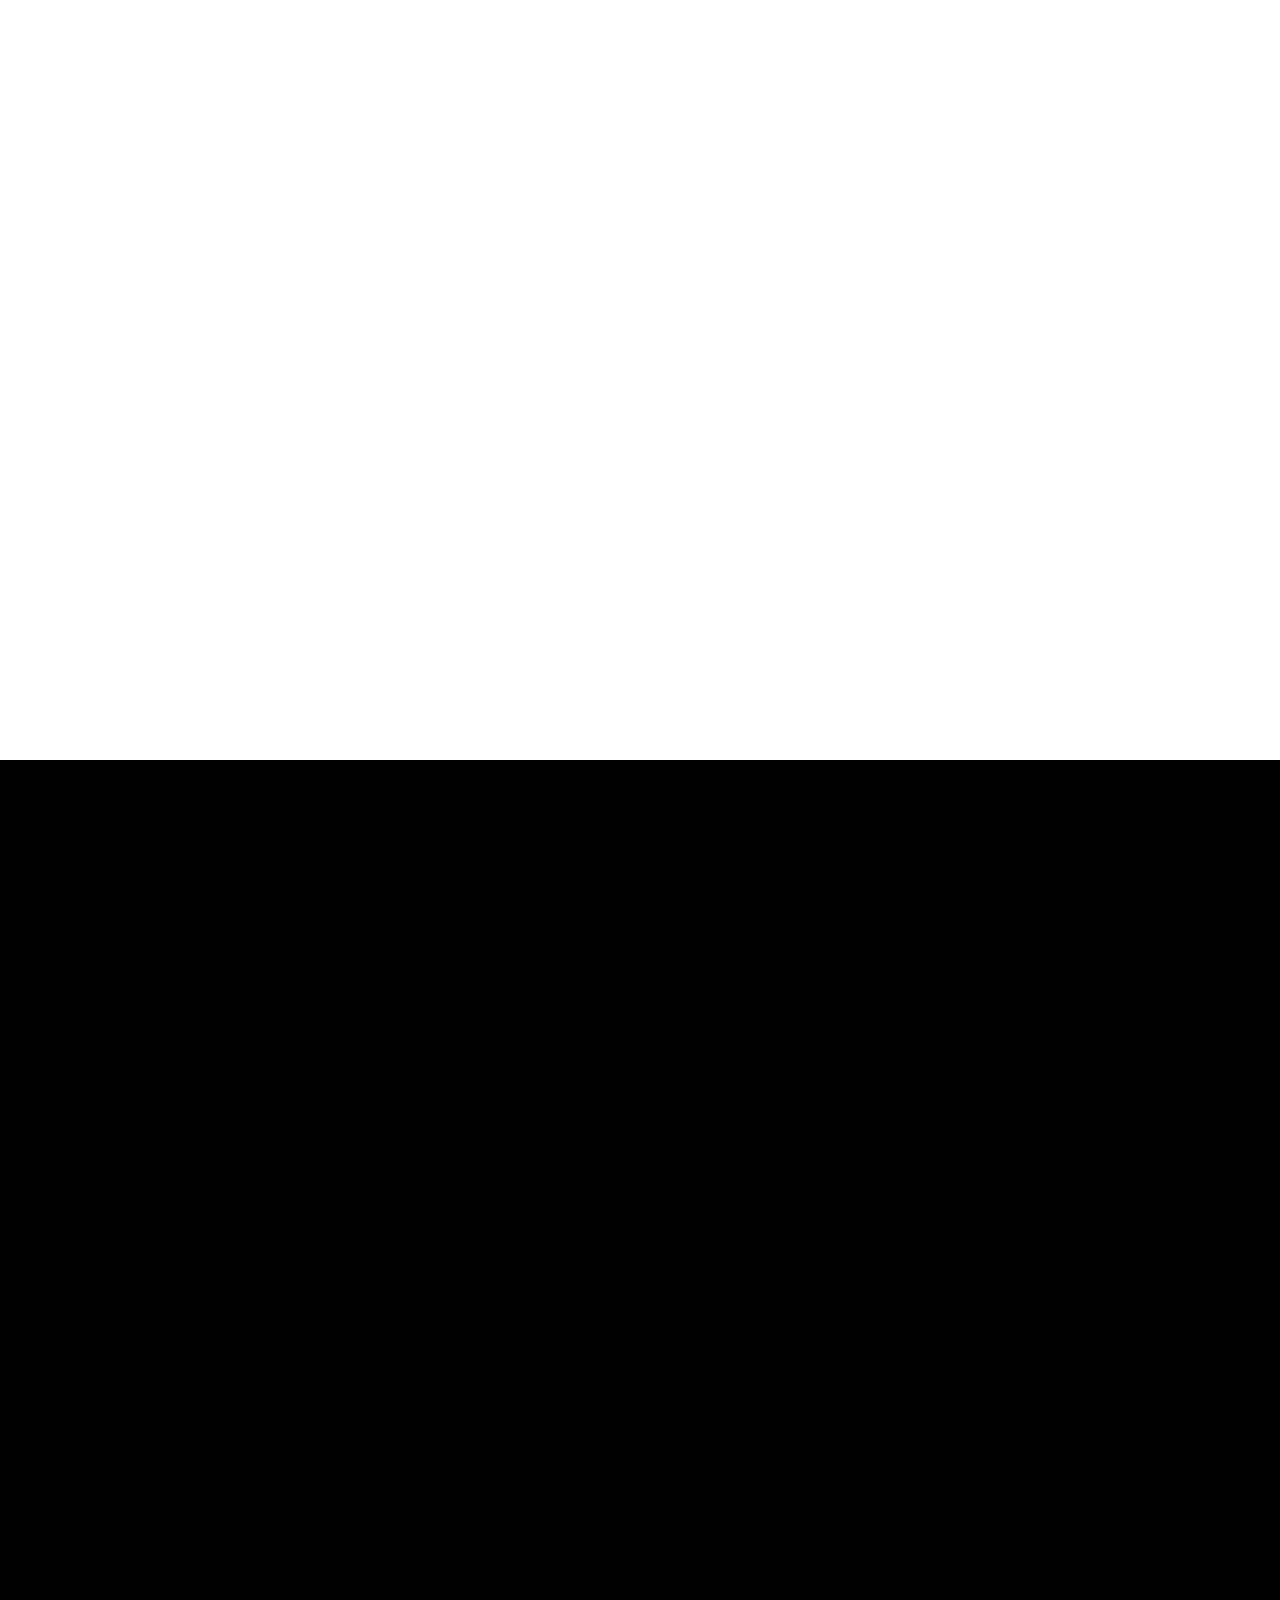
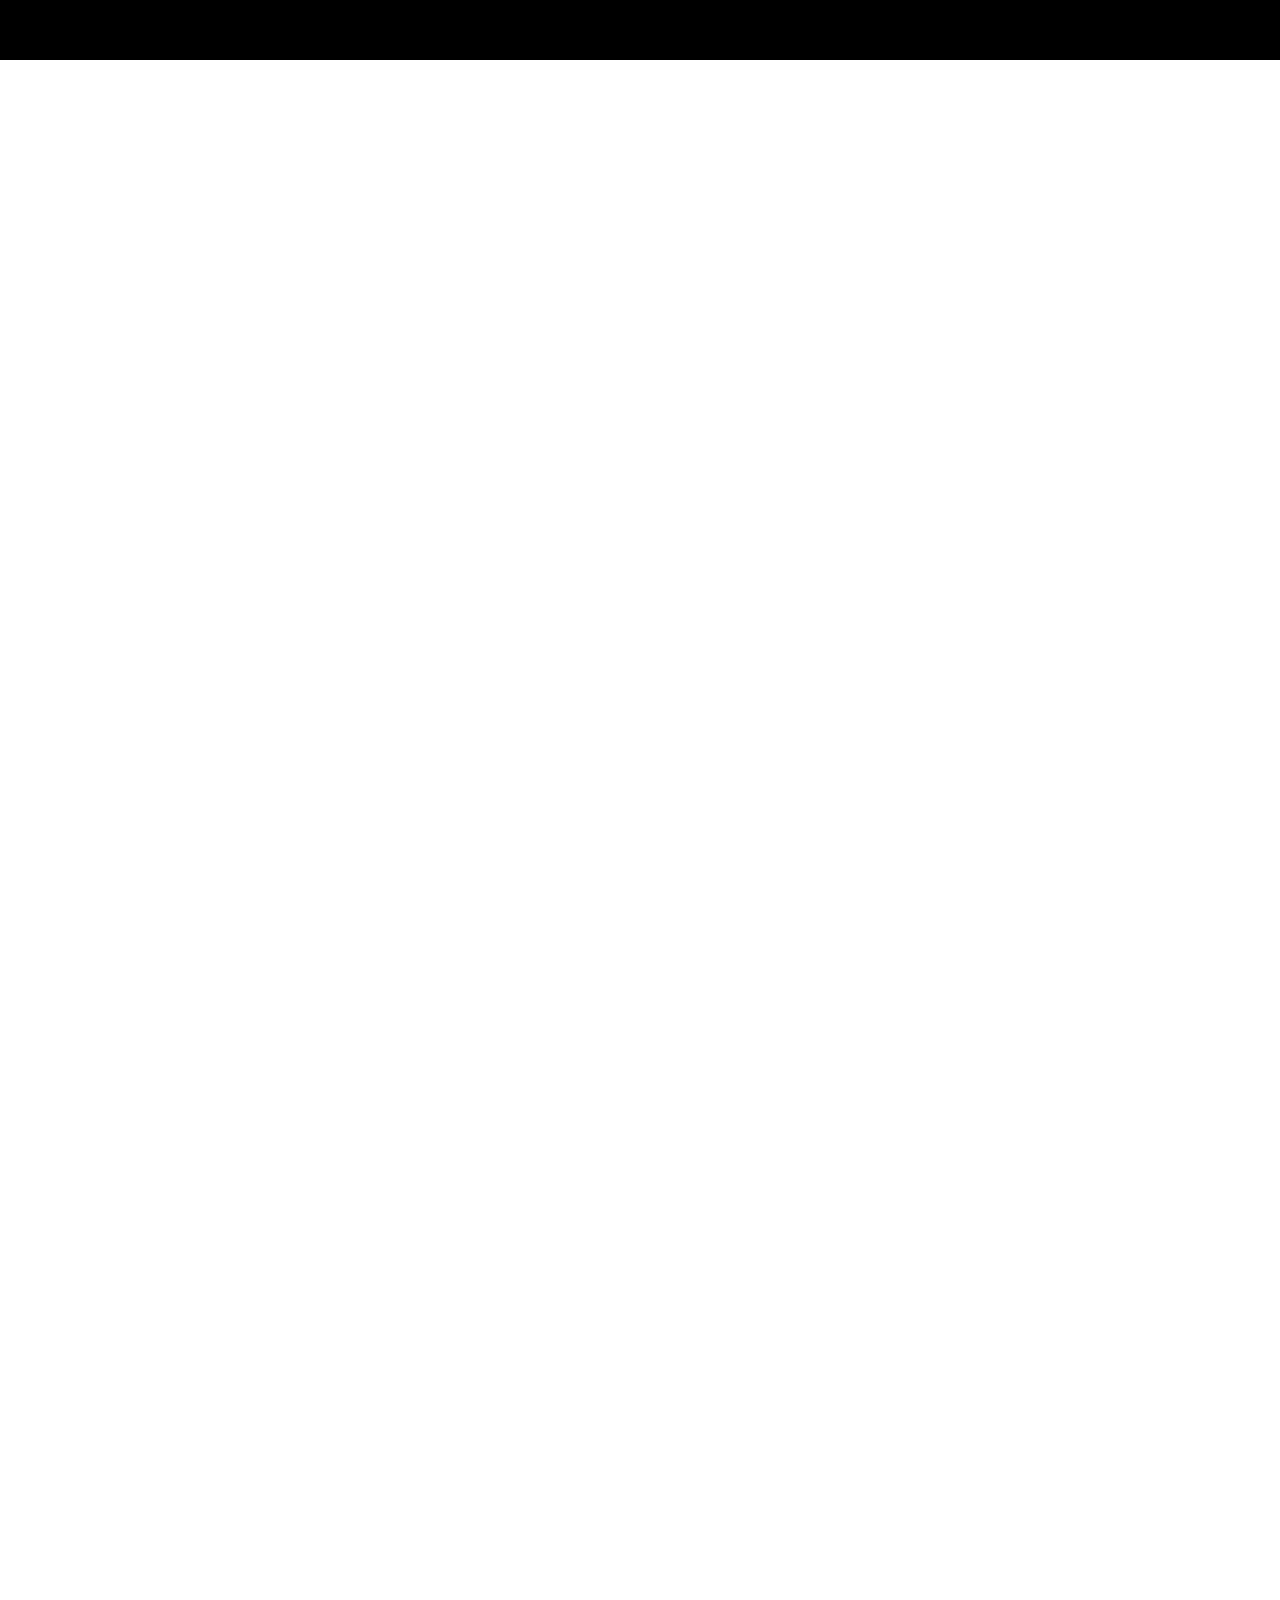
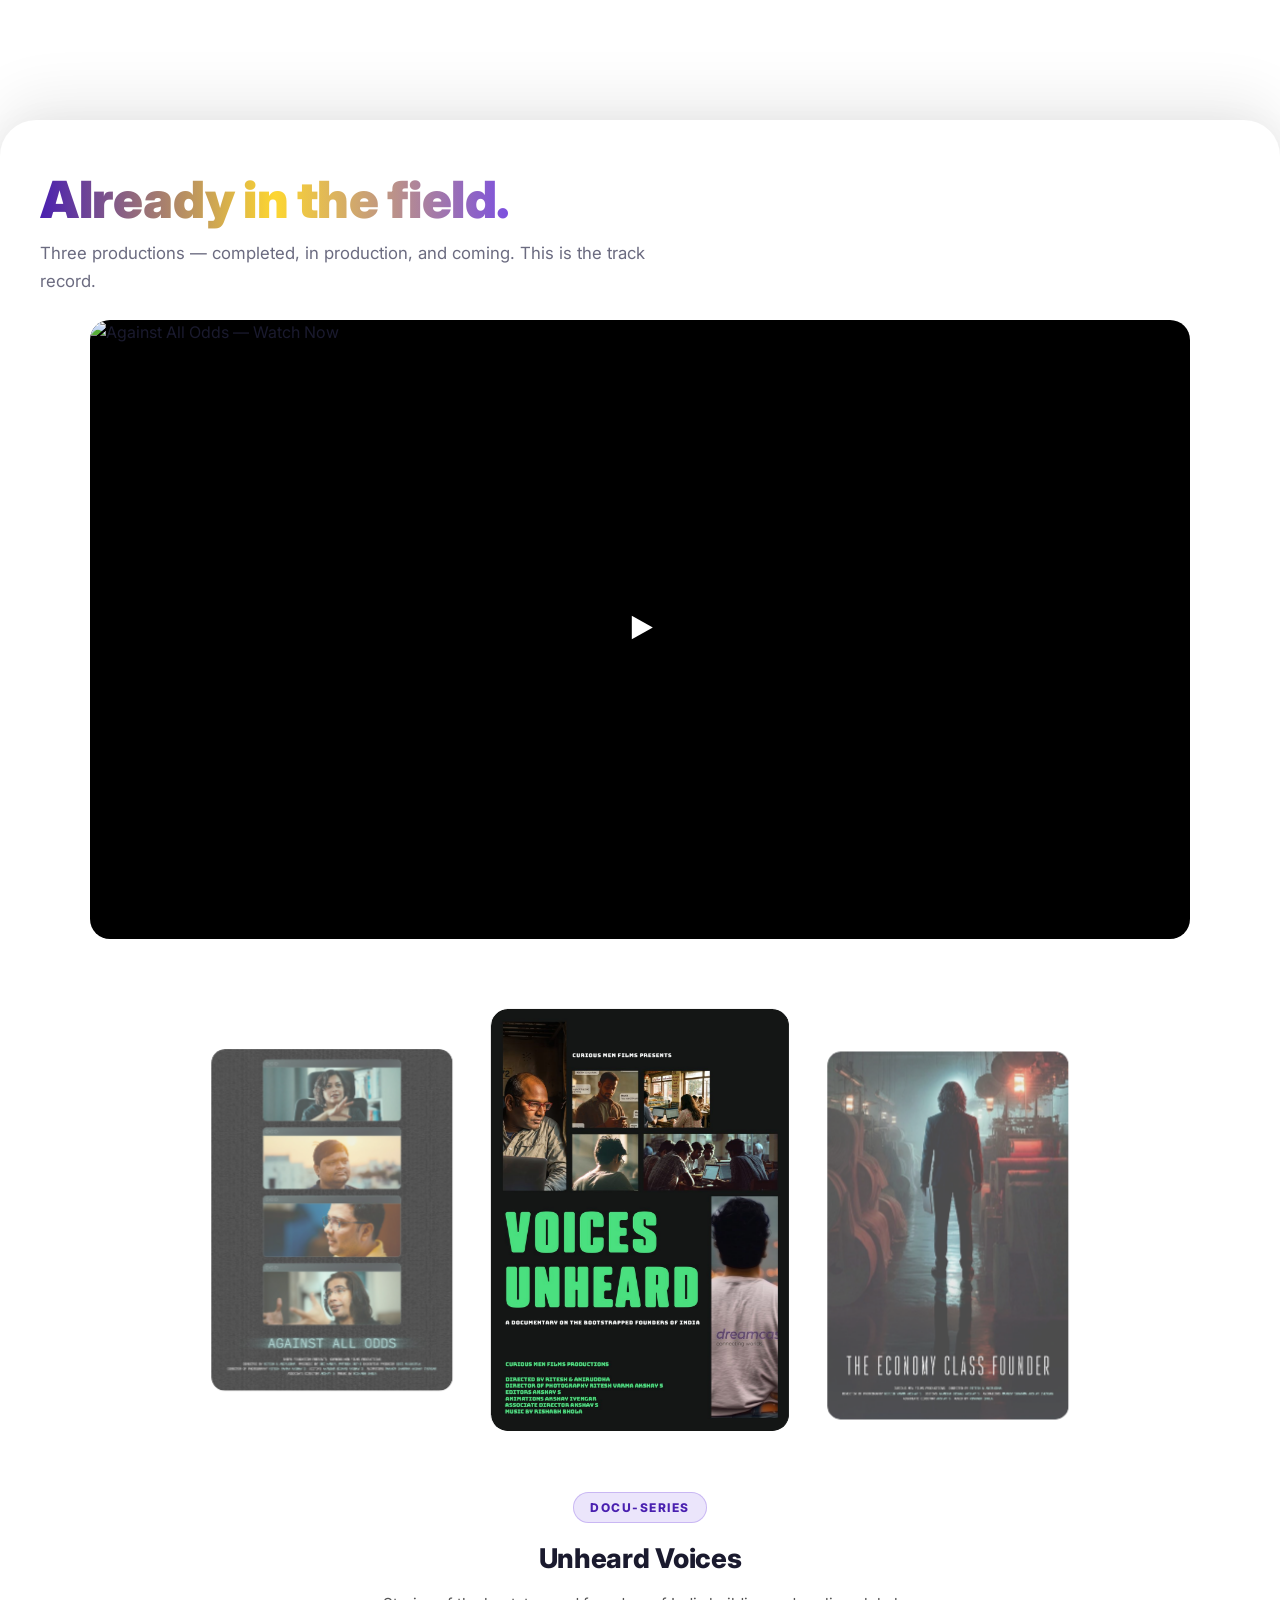
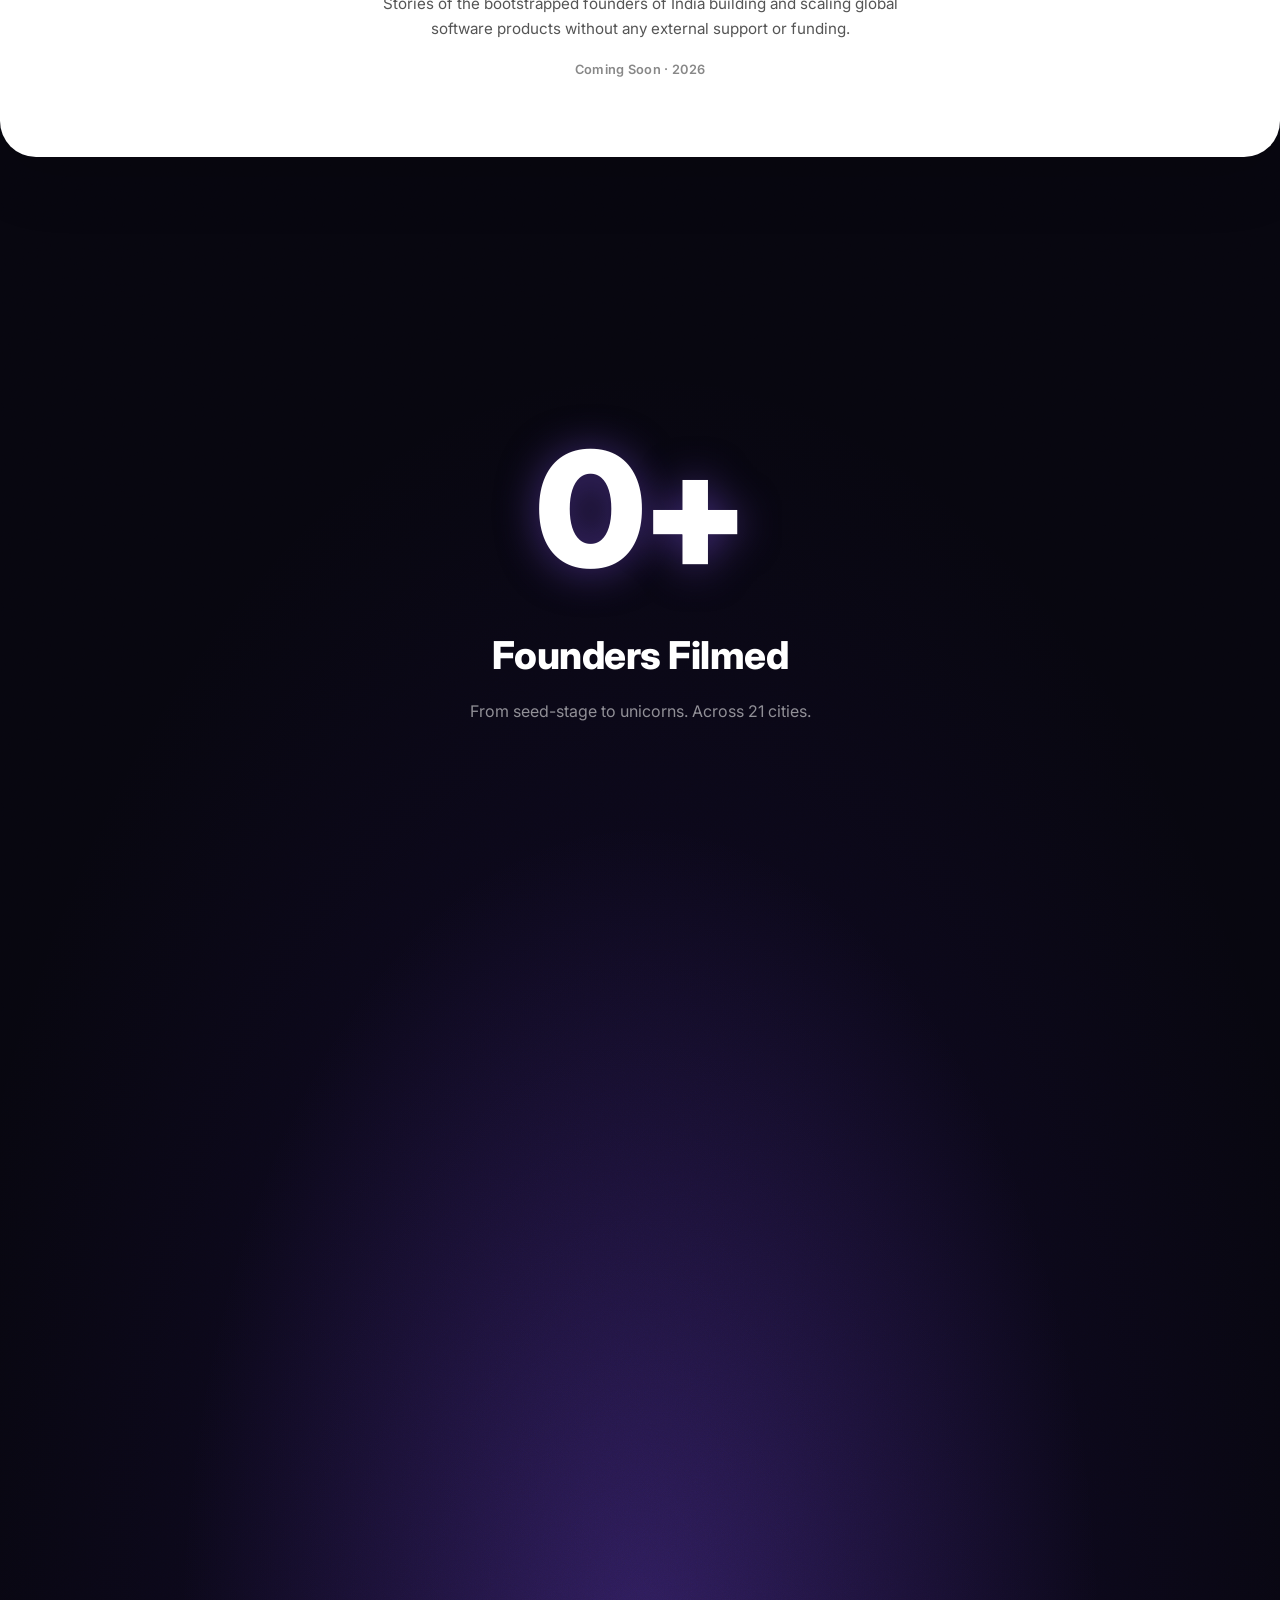
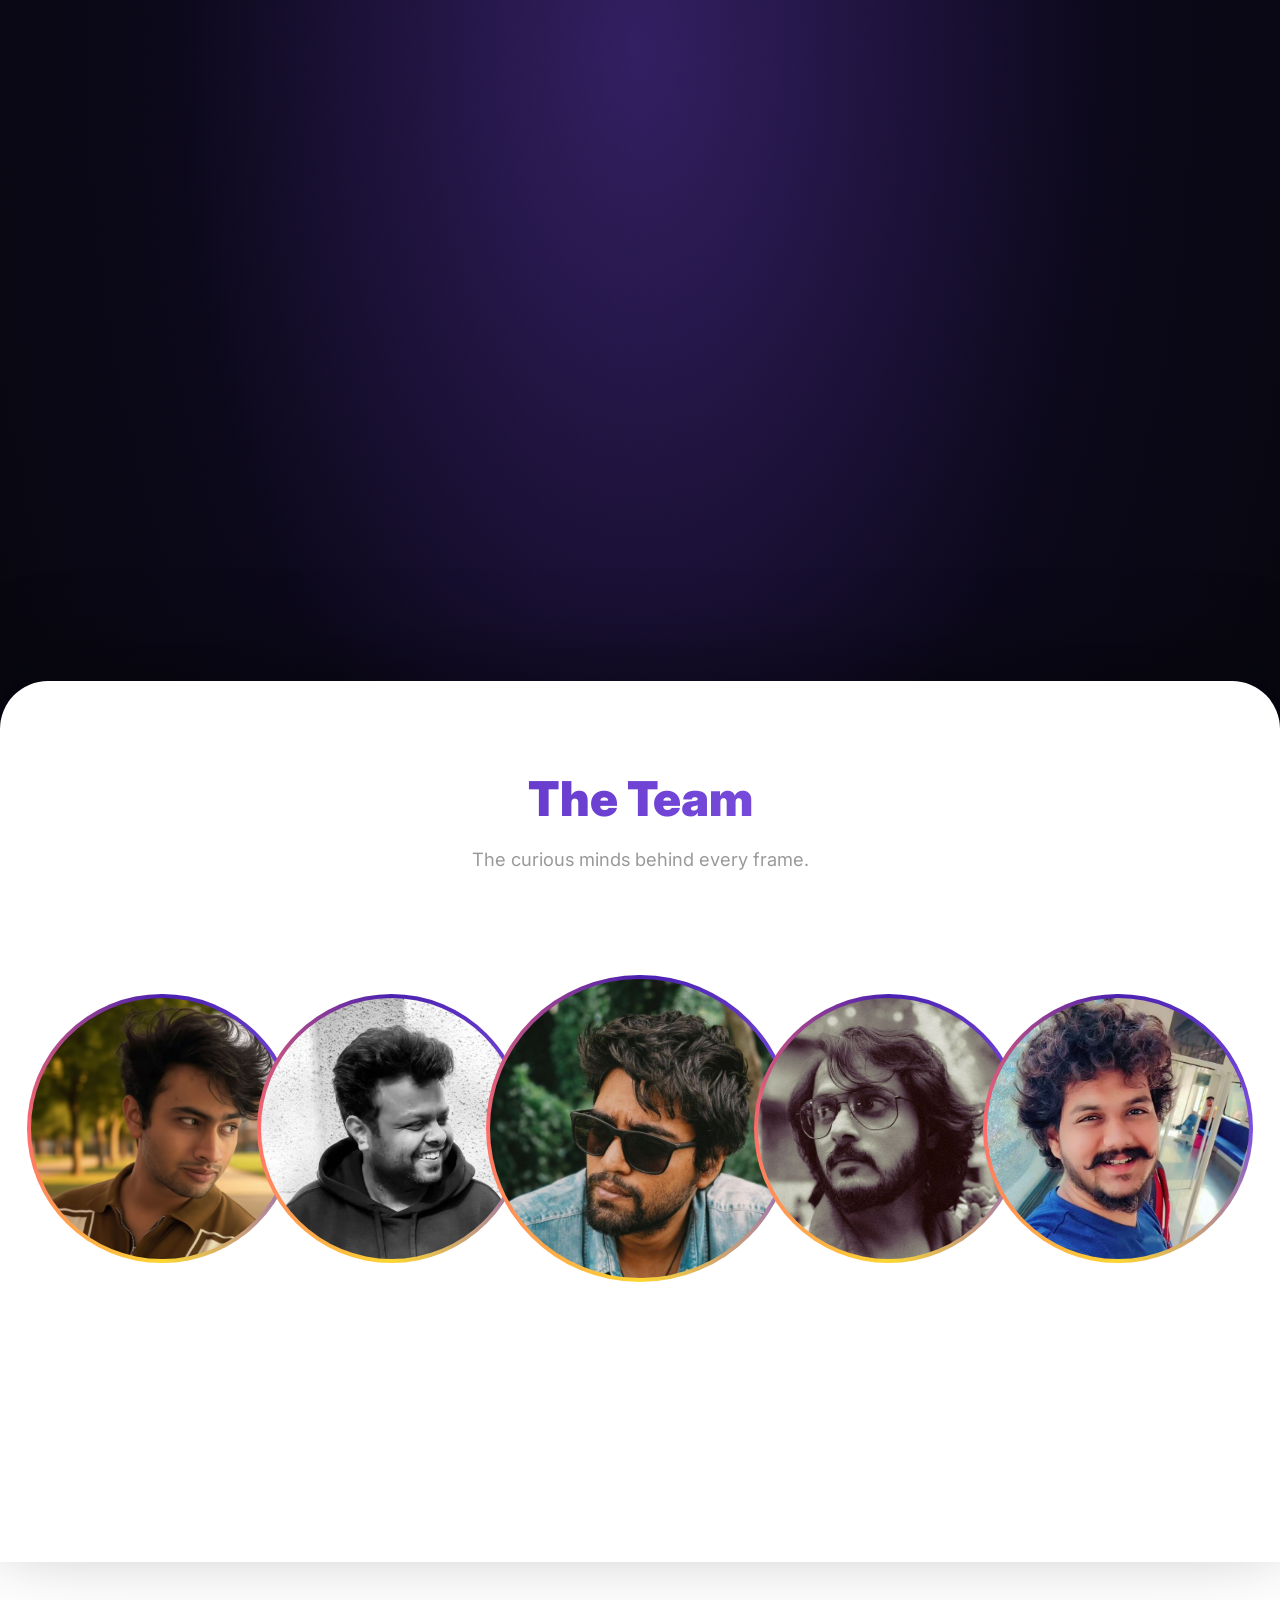
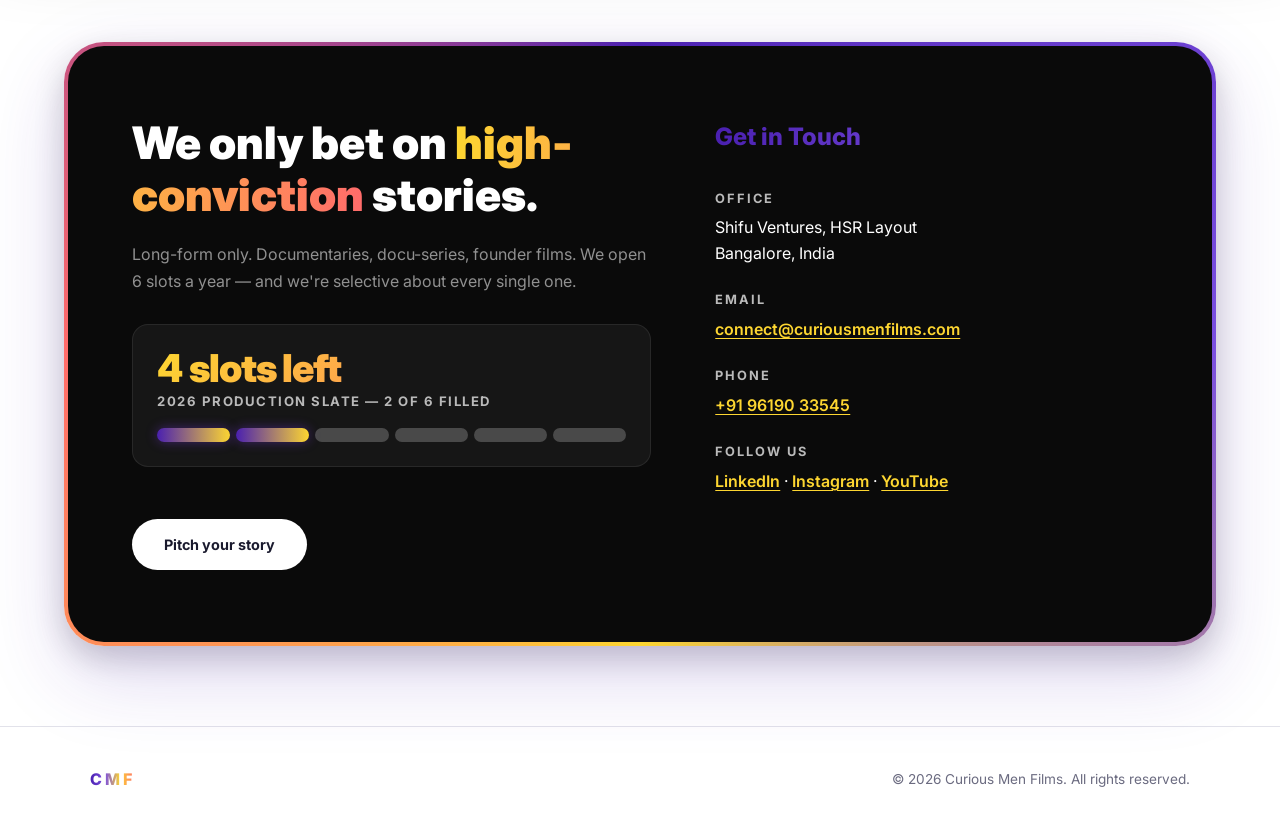
==== commit d6a6fb01: "Fix loader scroll-lock race condition The previous fix relied on JS adding loader-active class at ru" ====
--- a/index.html
+++ b/index.html
@@ -7,7 +7,7 @@
   all get red squiggly underlines otherwise.
   translate="no" keeps Google Translate from mangling the brand copy.
 -->
-<html lang="en" spellcheck="false" translate="no">
+<html lang="en" spellcheck="false" translate="no" class="loader-active">
 <head>
   <meta charset="UTF-8" />
   <meta name="viewport" content="width=device-width, initial-scale=1.0" />
@@ -45,7 +45,7 @@
 
   <!-- Swiper — carousel for Our Work section -->
   <link rel="stylesheet" href="https://cdn.jsdelivr.net/npm/swiper@11/swiper-bundle.min.css" />
-  <link rel="stylesheet" href="style.css?v=283" />
+  <link rel="stylesheet" href="style.css?v=284" />
   <link rel="preconnect" href="https://fonts.googleapis.com" />
   <link rel="preconnect" href="https://fonts.gstatic.com" crossorigin />
   <link href="https://fonts.googleapis.com/css2?family=Inter:wght@300;400;500;600;700;800;900&display=swap" rel="stylesheet" />
@@ -64,7 +64,7 @@
   }
   </script>
 </head>
-<body>
+<body class="loader-active">
 
   <!-- ===== SKIP-TO-CONTENT LINK (WCAG 2.4.1) =====
        Visually hidden until focused; lets keyboard users jump past the
@@ -658,6 +658,6 @@
   </footer>
 
   <script src="https://cdn.jsdelivr.net/npm/swiper@11/swiper-bundle.min.js"></script>
-  <script src="script.js?v=283"></script>
+  <script src="script.js?v=284"></script>
 </body>
 </html>
